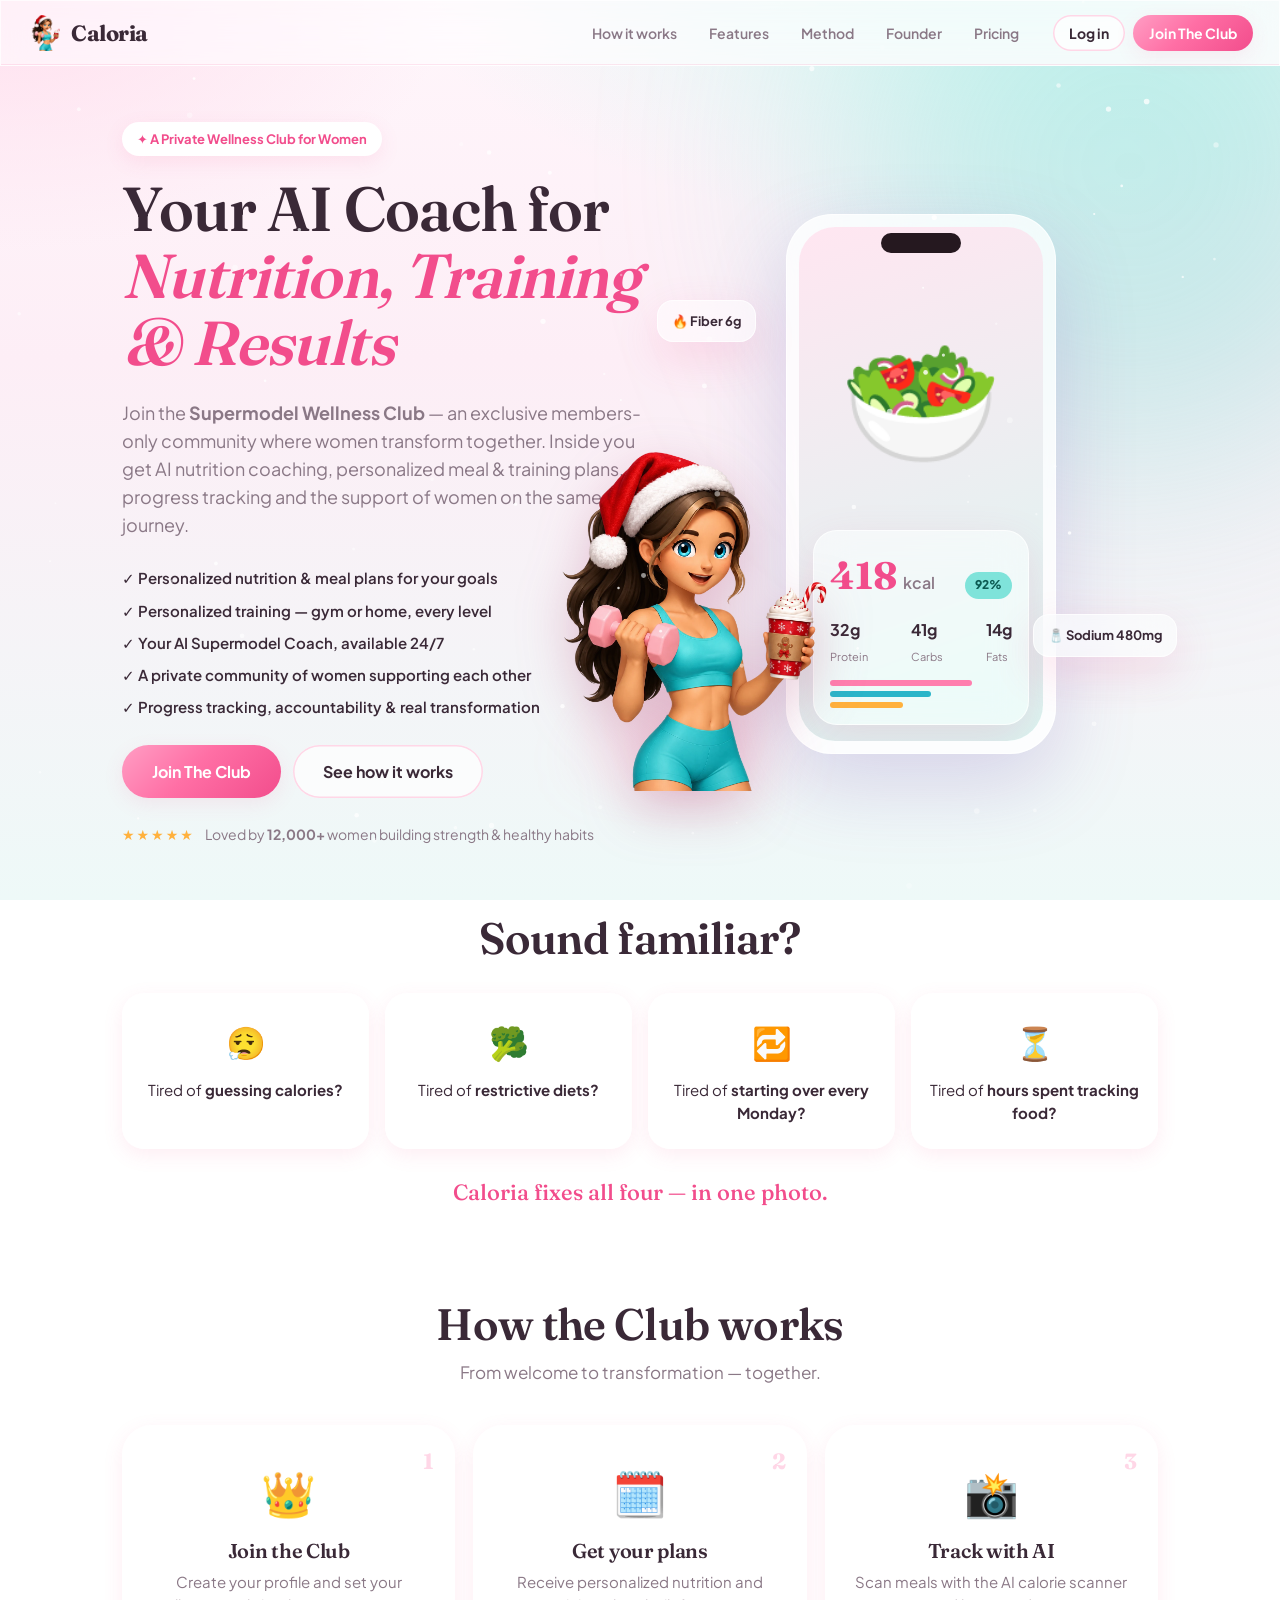
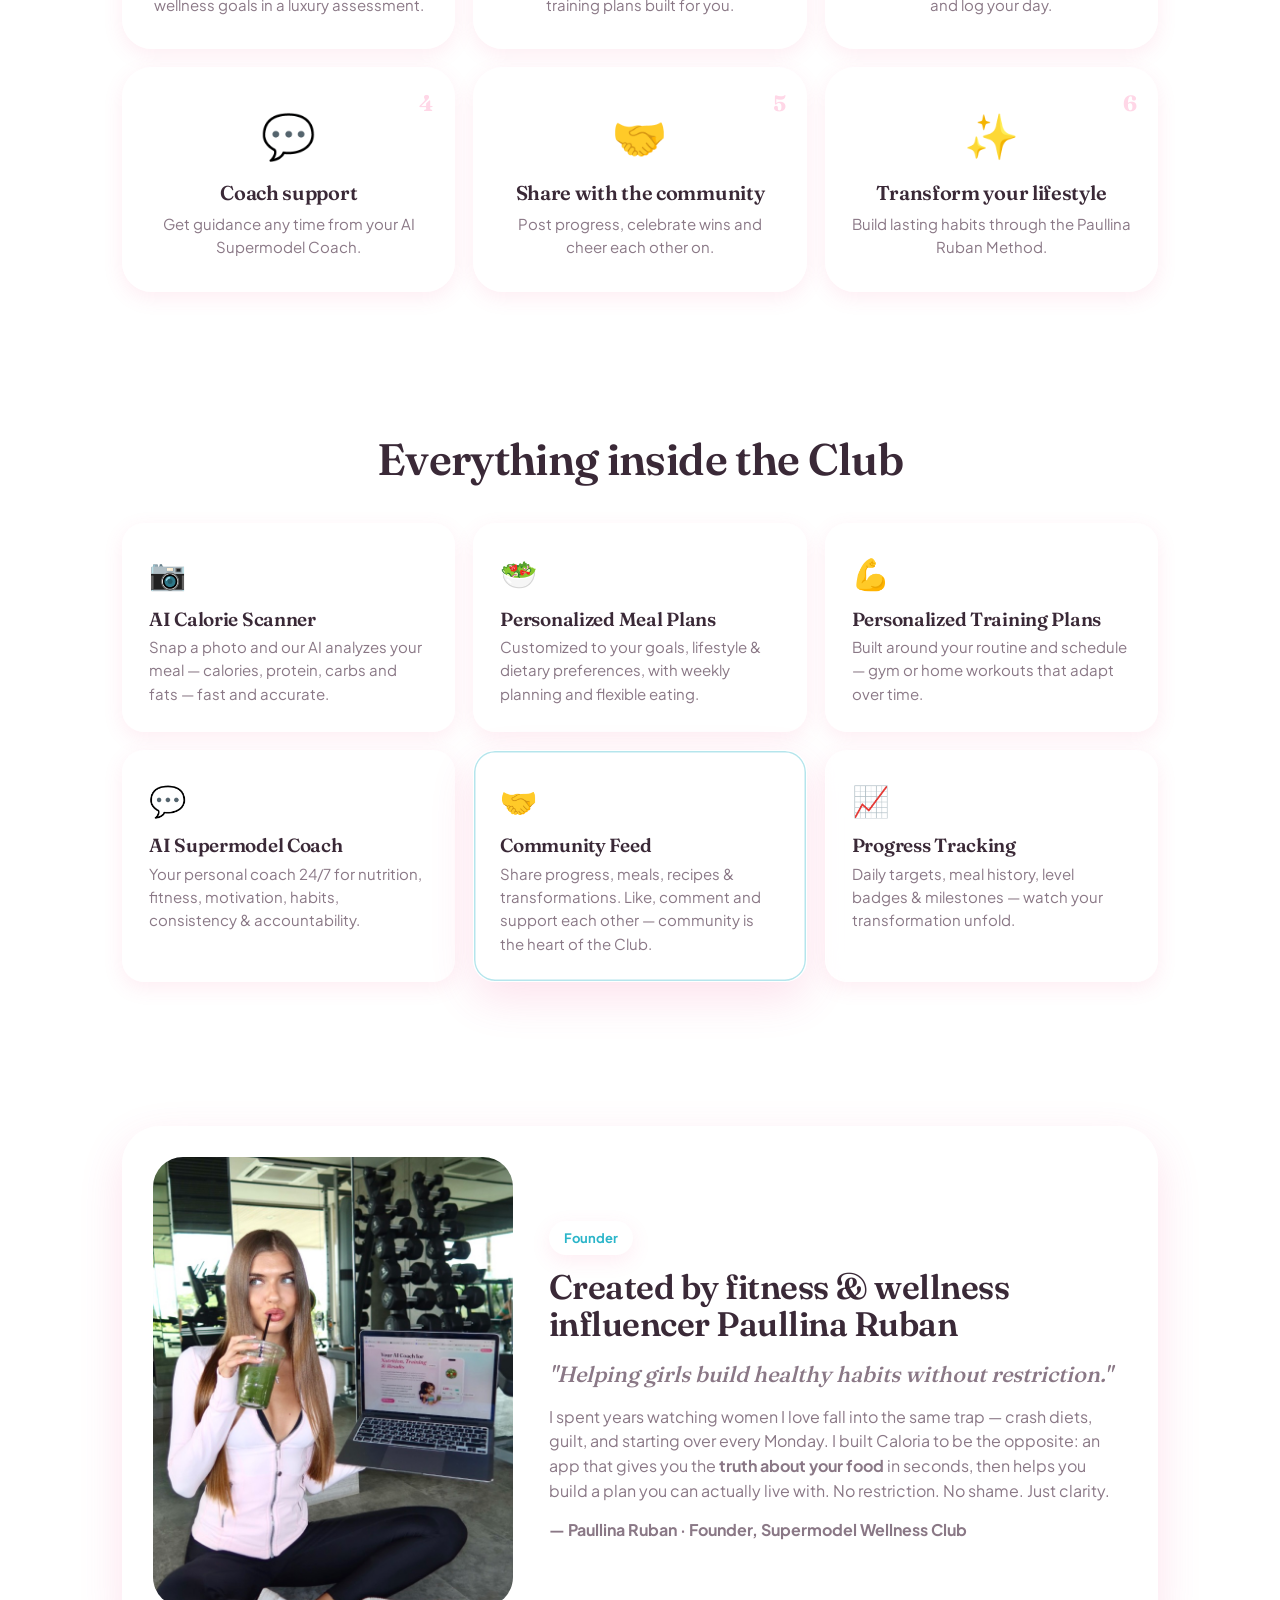
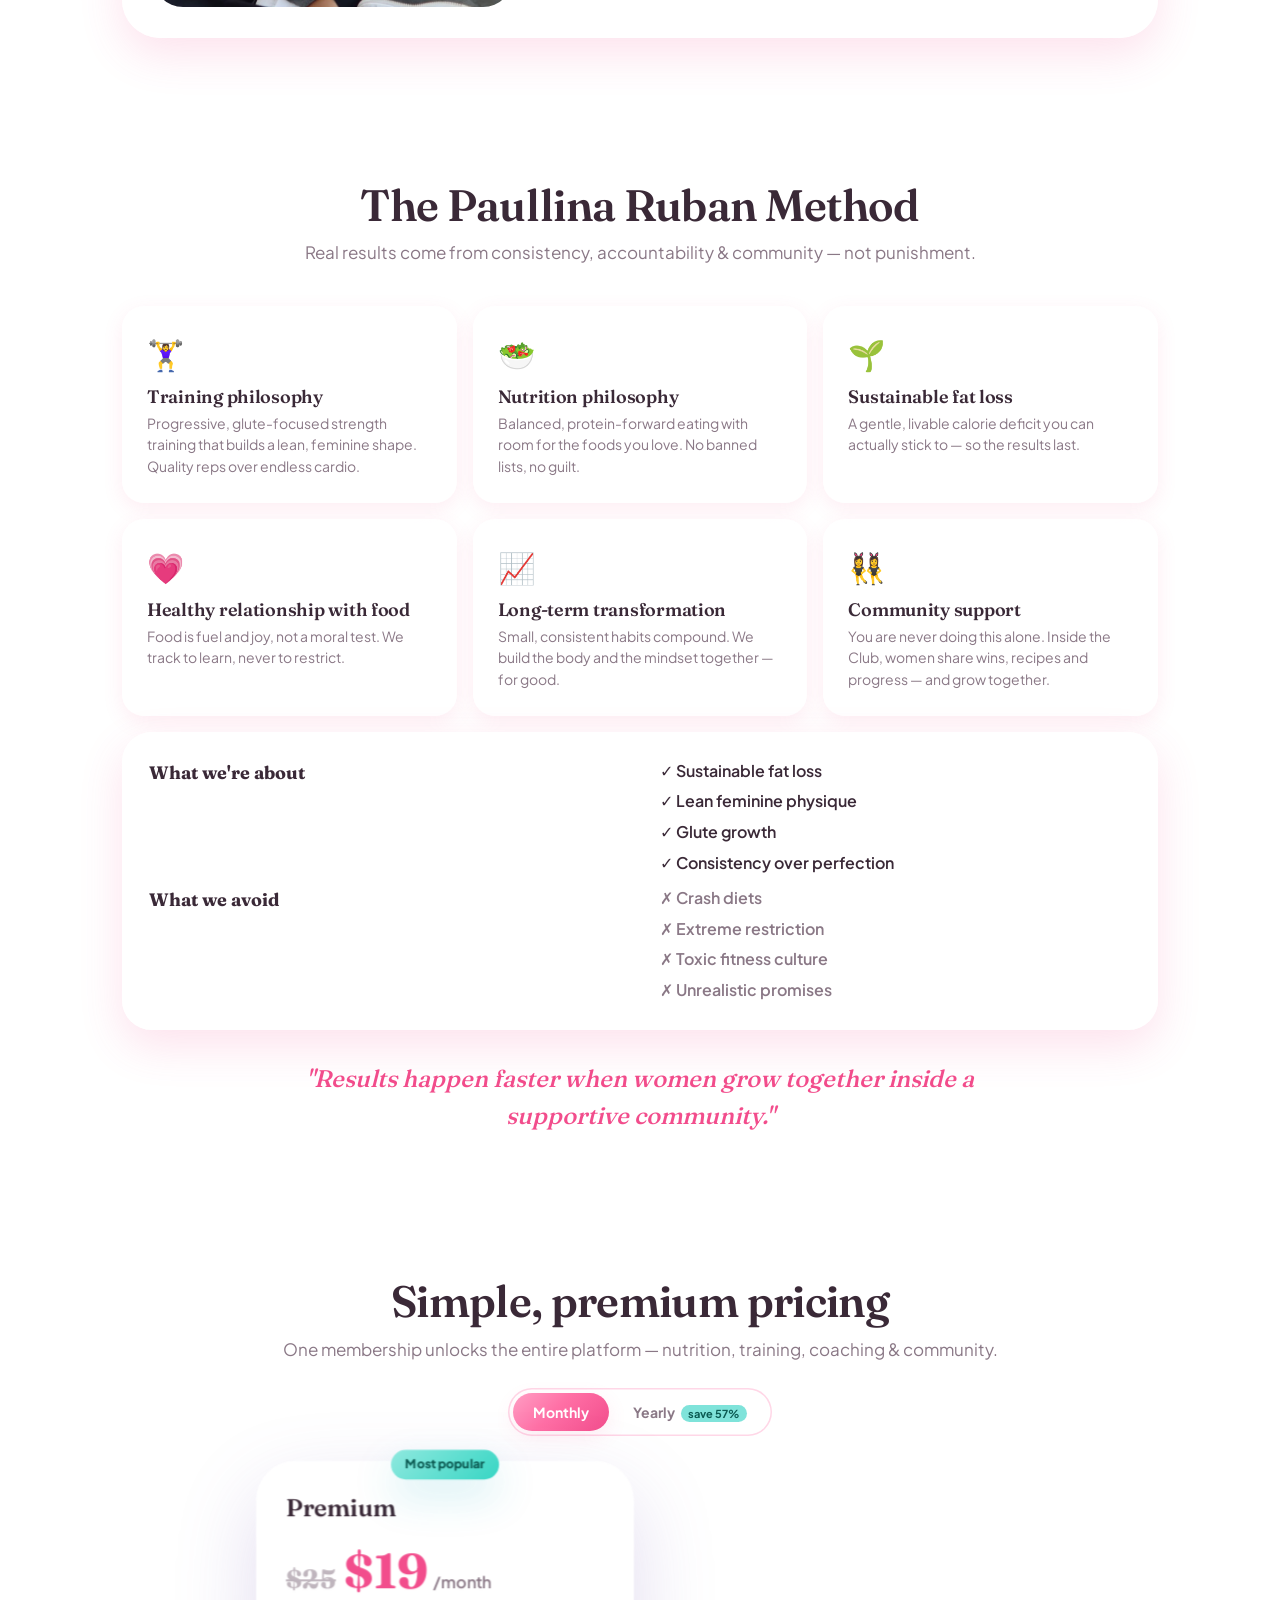
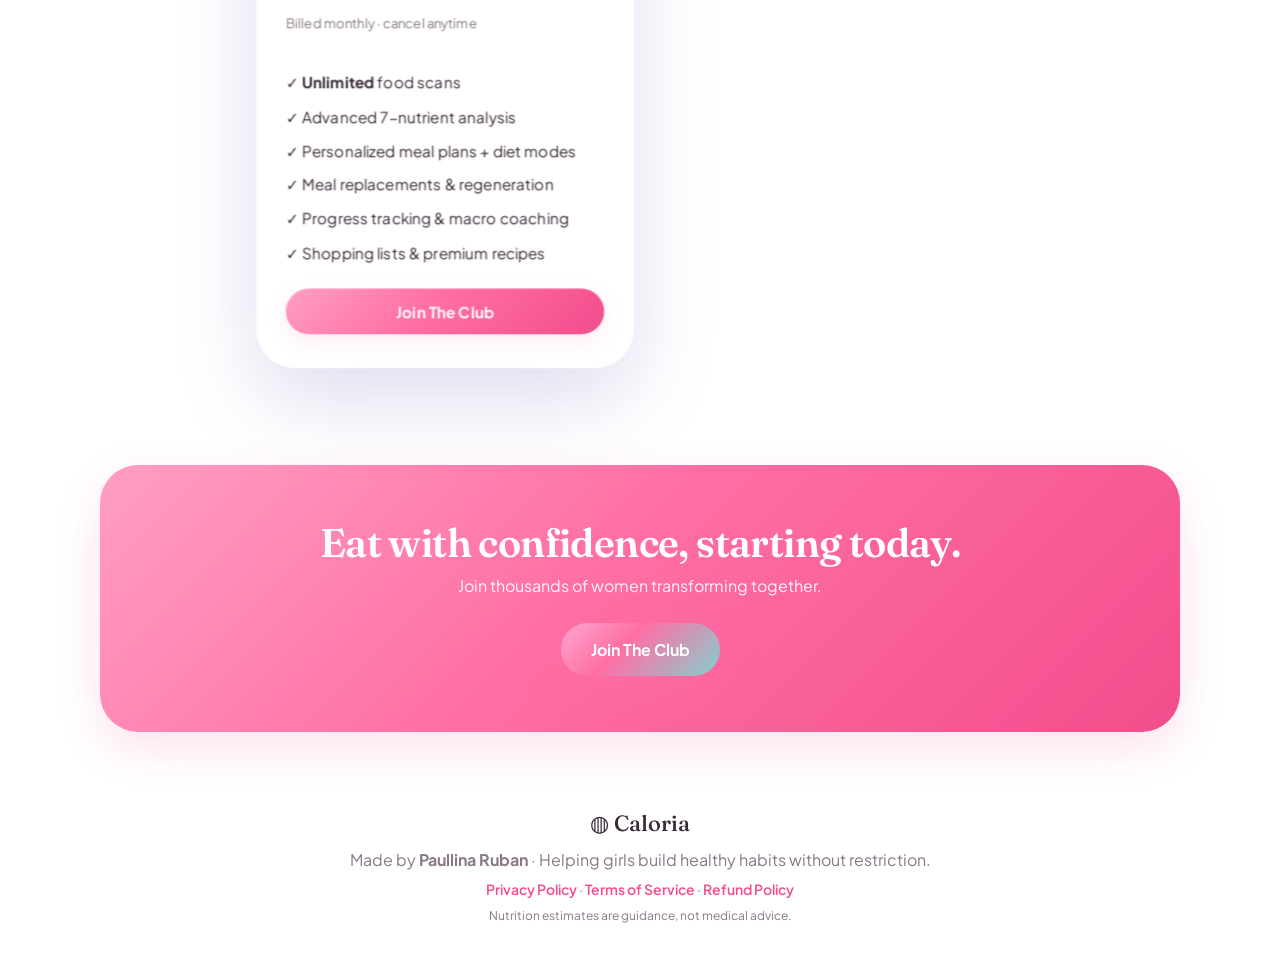
==== index.html @ 97e845a3 "Add files via upload" ====
<!DOCTYPE html>
<html lang="en">
<head>
  <meta charset="UTF-8" />
  <meta name="viewport" content="width=device-width, initial-scale=1.0, viewport-fit=cover" />
  <meta name="theme-color" content="#ffeaf3" />
  <meta http-equiv="Cache-Control" content="no-cache, must-revalidate" />
  <title>Caloria — The most accurate AI calorie counting platform for women</title>
  <meta name="description" content="Snap a photo, get precise calories and macros powered by AI + the USDA database. Personalized meal plans. Made by fitness influencer Paullina Ruban." />

  <!-- Social sharing -->
  <link rel="canonical" href="https://caloriaclub.com/" />
  <meta property="og:type" content="website" />
  <meta property="og:site_name" content="Caloria" />
  <meta property="og:url" content="https://caloriaclub.com/" />
  <meta property="og:title" content="Caloria — Your AI Coach for Nutrition, Training & Results" />
  <meta property="og:description" content="Snap a photo, get precise calories and macros powered by AI + the USDA database. Personalized meal plans and workouts, made for women." />
  <meta property="og:image" content="https://caloriaclub.com/assets/founder.jpg" />
  <meta name="twitter:card" content="summary_large_image" />
  <meta name="twitter:title" content="Caloria — Your AI Coach for Nutrition, Training & Results" />
  <meta name="twitter:description" content="Snap a photo, get precise calories and macros powered by AI + the USDA database. Personalized meal plans and workouts, made for women." />
  <meta name="twitter:image" content="https://caloriaclub.com/assets/founder.jpg" />

  <!-- App icon system (Caloria mascot) -->
  <link rel="icon" href="/favicon.ico?v=1" sizes="any" />
  <link rel="icon" type="image/png" sizes="16x16" href="/assets/icons/icon-16.png?v=1" />
  <link rel="icon" type="image/png" sizes="32x32" href="/assets/icons/icon-32.png?v=1" />
  <link rel="icon" type="image/png" sizes="192x192" href="/assets/icons/icon-192.png?v=1" />
  <link rel="apple-touch-icon" sizes="180x180" href="/assets/icons/apple-touch-icon.png?v=1" />
  <link rel="manifest" href="/manifest.json?v=1" />
  <meta name="apple-mobile-web-app-capable" content="yes" />
  <meta name="apple-mobile-web-app-status-bar-style" content="default" />
  <meta name="apple-mobile-web-app-title" content="Caloria" />
  <meta name="mobile-web-app-capable" content="yes" />

  <link rel="stylesheet" href="css/fonts.css" />
  <link rel="stylesheet" href="css/styles.css?v=45" />
  <link rel="stylesheet" href="css/winter.css?v=2" />
  <!-- Native (Capacitor) refinements — inert on the web -->
  <link rel="stylesheet" href="css/native.css?v=1" />

  <!-- Meta Pixel (ID 1089413896799147) — self-hosted so the strict CSP needs no
       'unsafe-inline'. Fires PageView on load; funnel/conversion events are fired
       by app.js at the correct moments. -->
  <script src="js/pixel.js?v=1"></script>
</head>
<body>
  <noscript><img height="1" width="1" style="display:none" alt=""
    src="https://www.facebook.com/tr?id=1089413896799147&ev=PageView&noscript=1"/></noscript>

  <!-- ======================= PUBLIC SITE ======================= -->
  <div id="site">
    <header class="nav glass">
      <a class="brand" href="#" data-scroll="top">
        <img class="brand-logo" src="/assets/hero-mascot-cut.png?v=1" alt="Caloria mascot" /><span class="brand-name">Caloria</span>
      </a>
      <nav class="nav-links">
        <button data-scroll="how">How it works</button>
        <button data-scroll="features">Features</button>
        <button data-scroll="method">Method</button>
        <button data-scroll="founder">Founder</button>
        <button data-scroll="pricing">Pricing</button>
      </nav>
      <div class="nav-cta">
        <button class="btn btn-ghost btn-sm" data-auth="login">Log in</button>
        <button class="btn btn-primary btn-sm" data-auth="signup">Join The Club</button>
      </div>
    </header>

    <!-- HERO -->
    <section class="hero">
      <div class="hero-glow"></div>
      <div class="hero-inner">
        <div class="hero-copy">
          <span class="pill">✦ A Private Wellness Club for Women</span>
          <h1>Your AI Coach for <em>Nutrition, Training &amp; Results</em></h1>
          <p class="lede">
            Join the <b>Supermodel Wellness Club</b> — an exclusive members-only community where women
            transform together. Inside you get AI nutrition coaching, personalized meal &amp; training
            plans, progress tracking and the support of women on the same journey.
          </p>
          <ul class="hero-highlights">
            <li>✓ Personalized nutrition &amp; meal plans for your goals</li>
            <li>✓ Personalized training — gym or home, every level</li>
            <li>✓ Your AI Supermodel Coach, available 24/7</li>
            <li>✓ A private community of women supporting each other</li>
            <li>✓ Progress tracking, accountability &amp; real transformation</li>
          </ul>
          <div class="hero-actions">
            <button class="btn btn-primary btn-lg" data-auth="signup">Join The Club</button>
            <button class="btn btn-ghost btn-lg" data-scroll="how">See how it works</button>
          </div>
          <div class="hero-trust">
            <div class="stars">★★★★★</div>
            <span>Loved by <strong>12,000+</strong> women building strength &amp; healthy habits</span>
          </div>
        </div>

        <div class="hero-art">
          <div class="phone glass-strong">
            <div class="phone-cam"></div>
            <div class="phone-screen">
              <div class="ps-photo">🥗</div>
              <div class="ps-card glass">
                <div class="ps-top"><span class="ps-cal">418</span><span class="ps-kcal">kcal</span><span class="ps-conf">92%</span></div>
                <div class="ps-macros">
                  <div><b>32g</b><span>Protein</span></div>
                  <div><b>41g</b><span>Carbs</span></div>
                  <div><b>14g</b><span>Fats</span></div>
                </div>
                <div class="ps-bars"><i style="--w:78%"></i><i style="--w:55%" class="c"></i><i style="--w:40%" class="f"></i></div>
              </div>
            </div>
          </div>
          <div class="float-chip chip-1 glass">🔥 Fiber 6g</div>
          <div class="float-chip chip-2 glass">🧂 Sodium 480mg</div>
          <div class="hero-mascot">
            <img src="/assets/hero-mascot-cut.png?v=1" alt="Caloria — your AI wellness coach" />
          </div>
        </div>
      </div>
    </section>

    <!-- PAIN POINTS -->
    <section class="band-pain">
      <h2 class="section-title">Sound familiar?</h2>
      <div class="pain-grid">
        <div class="pain glass"><span>😮‍💨</span><p>Tired of <b>guessing calories?</b></p></div>
        <div class="pain glass"><span>🥦</span><p>Tired of <b>restrictive diets?</b></p></div>
        <div class="pain glass"><span>🔁</span><p>Tired of <b>starting over every Monday?</b></p></div>
        <div class="pain glass"><span>⏳</span><p>Tired of <b>hours spent tracking food?</b></p></div>
      </div>
      <p class="band-pain-cta">Caloria fixes all four — in one photo.</p>
    </section>

    <!-- HOW IT WORKS -->
    <section id="how" class="section">
      <h2 class="section-title">How the Club works</h2>
      <p class="section-sub">From welcome to transformation — together.</p>
      <div class="steps">
        <div class="step glass"><div class="step-n">1</div><div class="step-emoji">👑</div><h3>Join the Club</h3><p>Create your profile and set your wellness goals in a luxury assessment.</p></div>
        <div class="step glass"><div class="step-n">2</div><div class="step-emoji">🗓️</div><h3>Get your plans</h3><p>Receive personalized nutrition and training plans built for you.</p></div>
        <div class="step glass"><div class="step-n">3</div><div class="step-emoji">📸</div><h3>Track with AI</h3><p>Scan meals with the AI calorie scanner and log your day.</p></div>
        <div class="step glass"><div class="step-n">4</div><div class="step-emoji">💬</div><h3>Coach support</h3><p>Get guidance any time from your AI Supermodel Coach.</p></div>
        <div class="step glass"><div class="step-n">5</div><div class="step-emoji">🤝</div><h3>Share with the community</h3><p>Post progress, celebrate wins and cheer each other on.</p></div>
        <div class="step glass"><div class="step-n">6</div><div class="step-emoji">✨</div><h3>Transform your lifestyle</h3><p>Build lasting habits through the Paullina Ruban Method.</p></div>
      </div>
    </section>

    <!-- FEATURES -->
    <section id="features" class="section">
      <h2 class="section-title">Everything inside the Club</h2>
      <div class="feature-grid">
        <div class="feature glass"><span class="fi">📷</span><h3>AI Calorie Scanner</h3><p>Snap a photo and our AI analyzes your meal — calories, protein, carbs and fats — fast and accurate.</p></div>
        <div class="feature glass"><span class="fi">🥗</span><h3>Personalized Meal Plans</h3><p>Customized to your goals, lifestyle &amp; dietary preferences, with weekly planning and flexible eating.</p></div>
        <div class="feature glass"><span class="fi">💪</span><h3>Personalized Training Plans</h3><p>Built around your routine and schedule — gym or home workouts that adapt over time.</p></div>
        <div class="feature glass"><span class="fi">💬</span><h3>AI Supermodel Coach</h3><p>Your personal coach 24/7 for nutrition, fitness, motivation, habits, consistency &amp; accountability.</p></div>
        <div class="feature glass feature-hero"><span class="fi">🤝</span><h3>Community Feed</h3><p>Share progress, meals, recipes &amp; transformations. Like, comment and support each other — community is the heart of the Club.</p></div>
        <div class="feature glass"><span class="fi">📈</span><h3>Progress Tracking</h3><p>Daily targets, meal history, level badges &amp; milestones — watch your transformation unfold.</p></div>
      </div>
    </section>

    <!-- FOUNDER -->
    <section id="founder" class="section founder">
      <div class="founder-card glass-strong">
        <div class="founder-photo">
          <img class="founder-img" src="assets/founder.jpg?v=2" alt="Paullina Ruban — Founder"/>
          <div class="photo-ph" style="display:none">📷<span>Paullina Ruban</span></div>
        </div>
        <div class="founder-copy">
          <span class="pill pill-aqua">Founder</span>
          <h2>Created by fitness &amp; wellness influencer Paullina Ruban</h2>
          <p class="founder-quote">"Helping girls build healthy habits without restriction."</p>
          <p>
            I spent years watching women I love fall into the same trap — crash diets, guilt,
            and starting over every Monday. I built Caloria to be the opposite: an app that gives
            you the <b>truth about your food</b> in seconds, then helps you build a plan you can
            actually live with. No restriction. No shame. Just clarity.
          </p>
          <p class="founder-sign">— Paullina Ruban · Founder, Supermodel Wellness Club</p>
        </div>
      </div>
    </section>

    <!-- METHOD -->
    <section id="method" class="section method">
      <h2 class="section-title">The Paullina Ruban Method</h2>
      <p class="section-sub">Real results come from consistency, accountability &amp; community — not punishment.</p>
      <div class="method-grid">
        <div class="method-card glass"><span class="mi">🏋️‍♀️</span><h3>Training philosophy</h3><p>Progressive, glute-focused strength training that builds a lean, feminine shape. Quality reps over endless cardio.</p></div>
        <div class="method-card glass"><span class="mi">🥗</span><h3>Nutrition philosophy</h3><p>Balanced, protein-forward eating with room for the foods you love. No banned lists, no guilt.</p></div>
        <div class="method-card glass"><span class="mi">🌱</span><h3>Sustainable fat loss</h3><p>A gentle, livable calorie deficit you can actually stick to — so the results last.</p></div>
        <div class="method-card glass"><span class="mi">💗</span><h3>Healthy relationship with food</h3><p>Food is fuel and joy, not a moral test. We track to learn, never to restrict.</p></div>
        <div class="method-card glass"><span class="mi">📈</span><h3>Long-term transformation</h3><p>Small, consistent habits compound. We build the body and the mindset together — for good.</p></div>
        <div class="method-card glass"><span class="mi">👯‍♀️</span><h3>Community support</h3><p>You are never doing this alone. Inside the Club, women share wins, recipes and progress — and grow together.</p></div>
        <div class="method-values glass-strong">
          <h4>What we're about</h4>
          <ul><li>✓ Sustainable fat loss</li><li>✓ Lean feminine physique</li><li>✓ Glute growth</li><li>✓ Consistency over perfection</li></ul>
          <h4>What we avoid</h4>
          <ul class="avoid"><li>✗ Crash diets</li><li>✗ Extreme restriction</li><li>✗ Toxic fitness culture</li><li>✗ Unrealistic promises</li></ul>
        </div>
      </div>
      <p class="method-quote">"Results happen faster when women grow together inside a supportive community."</p>
    </section>

    <!-- PRICING -->
    <section id="pricing" class="section">
      <h2 class="section-title">Simple, premium pricing</h2>
      <p class="section-sub">One membership unlocks the entire platform — nutrition, training, coaching &amp; community.</p>

      <div class="bill-toggle">
        <button class="bt-opt active" data-interval="monthly">Monthly</button>
        <button class="bt-opt" data-interval="yearly">Yearly <span class="save">save 45%</span></button>
      </div>

      <div class="plans">
        <div class="plan plan-premium glass-strong">
          <span class="plan-badge">Most popular</span>
          <h3>Premium</h3>
          <div class="cur-row cur-row-center">
            <select class="cur-select" aria-label="Currency"></select>
          </div>
          <div class="plan-price">
            <span class="pp-compare" id="priceCompare">$25</span>
            <span class="pp-amt" id="priceAmt">$19</span><span class="pp-per" id="pricePer">/month</span>
          </div>
          <p class="pp-note" id="priceNote">Billed monthly · cancel anytime</p>
          <p class="promo-label" id="promoLabelCard">Limited-time offer — until August 5</p>
          <ul class="plan-feats">
            <li>✓ <b>Unlimited</b> food scans</li>
            <li>✓ Advanced 7-nutrient analysis</li>
            <li>✓ Personalized meal plans + diet modes</li>
            <li>✓ Meal replacements &amp; regeneration</li>
            <li>✓ Progress tracking &amp; macro coaching</li>
            <li>✓ Shopping lists &amp; premium recipes</li>
          </ul>
          <button class="btn btn-primary" id="pricingUpgradeBtn" data-auth="signup">Join The Club</button>
        </div>

        <!-- Caloria Starter — entry plan (shown when configured). Sits beside Club. -->
        <div class="plan plan-starter glass hidden" id="homeStarterPlan">
          <h3>Starter</h3>
          <div class="plan-price">
            <span class="pp-amt" id="homeStarterAmt">$11.99</span><span class="pp-per">/ one month</span>
          </div>
          <p class="pp-note">One-time · does not auto-renew</p>
          <ul class="plan-feats">
            <li>✓ One month of progress tracking</li>
            <li>✓ Core tracking features</li>
            <li class="muted">✗ No AI Meal Scan</li>
            <li class="muted">✗ No AI Coach</li>
          </ul>
          <button class="btn btn-glow btn-block" data-auth="signup">Start with Starter</button>
        </div>
      </div>
    </section>

    <section class="cta-band">
      <h2>Eat with confidence, starting today.</h2>
      <p>Join thousands of women transforming together.</p>
      <button class="btn btn-glow btn-lg" data-auth="signup">Join The Club</button>
    </section>

    <footer class="footer">
      <div class="footer-brand">◍ Caloria</div>
      <p>Made by <strong>Paullina Ruban</strong> · Helping girls build healthy habits without restriction.</p>
      <p class="footer-links"><a href="/privacy.html">Privacy Policy</a> · <a href="/terms.html">Terms of Service</a> · <a href="/refund.html">Refund Policy</a></p>
      <p class="footer-fine">Nutrition estimates are guidance, not medical advice.</p>
    </footer>
  </div>

  <!-- ======================= AUTH MODAL ======================= -->
  <div class="modal-overlay" id="authModal">
    <div class="modal glass-strong">
      <button class="modal-close" id="authClose">×</button>
      <div class="modal-brand"><span class="brand-mark">◍</span> Caloria</div>
      <h2 id="authTitle">Create your account</h2>
      <p class="modal-sub" id="authSub">Create your account to join the Club.</p>
      <form id="authForm">
        <label class="field" id="nameField"><span>Name</span><input id="authName" type="text" autocomplete="name" placeholder="Your name" /></label>
        <label class="field"><span>Email</span><input id="authEmail" type="email" autocomplete="email" placeholder="you@email.com" required /></label>
        <label class="field pw-field"><span>Password</span>
          <input id="authPassword" type="password" autocomplete="current-password" placeholder="••••••••" required />
          <button type="button" class="pw-toggle" data-pw="authPassword" aria-label="Show password" aria-pressed="false">
            <svg viewBox="0 0 24 24" width="20" height="20" fill="none" aria-hidden="true">
              <path d="M2 12s3.6-7 10-7 10 7 10 7-3.6 7-10 7S2 12 2 12Z" stroke="currentColor" stroke-width="1.7"/>
              <circle cx="12" cy="12" r="3" stroke="currentColor" stroke-width="1.7"/>
              <path class="pw-eye-off" d="M3.5 3.5l17 17" stroke="currentColor" stroke-width="1.7" stroke-linecap="round"/>
            </svg>
          </button>
        </label>
        <div id="authCaptcha" class="auth-captcha"></div>
        <div class="auth-error hidden" id="authError"></div>
        <button class="btn btn-primary btn-block" id="authSubmit" type="submit">Create account</button>
        <p class="auth-consent hidden" id="authConsent">By creating an account you agree to our
          <a href="/terms.html" target="_blank" rel="noopener">Terms</a> and
          <a href="/privacy.html" target="_blank" rel="noopener">Privacy Policy</a>.</p>
      </form>
      <p class="auth-forgot hidden" id="authForgotWrap"><button id="authForgot" type="button">Forgot password?</button></p>
      <p class="auth-switch">
        <span id="authSwitchText">Already have an account?</span>
        <button id="authSwitch">Log in</button>
      </p>
    </div>
  </div>

  <!-- ======================= RESET PASSWORD MODAL (code → new password) ======================= -->
  <div class="modal-overlay" id="resetModal">
    <div class="modal glass-strong">
      <button class="modal-close" id="resetClose">×</button>
      <div class="modal-brand"><span class="brand-mark">◍</span> Caloria</div>

      <!-- Step 1: enter the 6-digit reset code -->
      <div id="resetStepCode">
        <h2>Enter your reset code</h2>
        <p class="modal-sub">We sent a 6-digit code to <b id="resetEmail">your email</b>. Enter it below to reset your password.</p>
        <form id="resetCodeForm">
          <input id="resetCodeInput" class="code-input" type="text" inputmode="numeric" autocomplete="one-time-code" maxlength="6" placeholder="••••••" aria-label="6-digit reset code" />
          <div class="auth-error hidden" id="resetCodeError"></div>
          <button class="btn btn-primary btn-block" id="resetCodeSubmit" type="submit">Continue</button>
        </form>
        <p class="auth-switch"><span>Didn't get a code?</span> <button type="button" id="resetResendBtn">Resend</button> <span id="resetResendMsg"></span></p>
      </div>

      <!-- Step 2: choose a new password -->
      <div id="resetStepPassword" class="hidden">
        <h2>Choose a new password</h2>
        <p class="modal-sub">Enter a new password for your account.</p>
        <form id="resetForm">
          <!-- Hidden username field: lets password managers (incl. Safari / iCloud
               Keychain) associate the NEW password with this account and offer to
               UPDATE the saved credential, so a later login won't autofill the old one. -->
          <input id="resetUsername" type="email" name="username" autocomplete="username" readonly tabindex="-1" aria-hidden="true"
                 style="position:absolute;width:1px;height:1px;padding:0;margin:-1px;overflow:hidden;clip:rect(0 0 0 0);border:0" />
          <label class="field pw-field"><span>New password</span>
            <input id="resetPassword" type="password" autocomplete="new-password" placeholder="••••••••" required minlength="6" />
            <button type="button" class="pw-toggle" data-pw="resetPassword" aria-label="Show password" aria-pressed="false">
              <svg viewBox="0 0 24 24" width="20" height="20" fill="none" aria-hidden="true">
                <path d="M2 12s3.6-7 10-7 10 7 10 7-3.6 7-10 7S2 12 2 12Z" stroke="currentColor" stroke-width="1.7"/>
                <circle cx="12" cy="12" r="3" stroke="currentColor" stroke-width="1.7"/>
                <path class="pw-eye-off" d="M3.5 3.5l17 17" stroke="currentColor" stroke-width="1.7" stroke-linecap="round"/>
              </svg>
            </button>
          </label>
          <div class="auth-error hidden" id="resetError"></div>
          <button class="btn btn-primary btn-block" id="resetSubmit" type="submit">Update password</button>
        </form>
      </div>
    </div>
  </div>

  <!-- ======================= EMAIL VERIFICATION CODE MODAL ======================= -->
  <div class="modal-overlay" id="verifyModal">
    <div class="modal glass-strong">
      <div class="modal-brand"><span class="brand-mark">◍</span> Caloria</div>
      <h2>Verify your email</h2>
      <p class="modal-sub">We sent a 6-digit code to <b id="verifyEmail">your email</b>. Enter it below to activate your account.</p>
      <form id="verifyForm">
        <input id="verifyCodeInput" class="code-input" type="text" inputmode="numeric" autocomplete="one-time-code" maxlength="6" placeholder="••••••" aria-label="6-digit verification code" />
        <div class="auth-error hidden" id="verifyError"></div>
        <button class="btn btn-primary btn-block" id="verifySubmit" type="submit">Verify &amp; continue</button>
      </form>
      <p class="auth-switch">Didn't get a code? <button id="verifyResendBtn" type="button">Resend code</button> <span class="muted" id="verifyResendMsg"></span></p>

      <!-- Deliverability hint — verification emails are often filtered into spam -->
      <p class="verify-hint" style="font-size:12.5px;color:#a08a99;margin:12px 0 0;line-height:1.55;background:#fff6fb;border:1px solid #ffe6f1;border-radius:12px;padding:10px 13px;text-align:left">
        💌 <b style="color:#8a7280">Can't find the email?</b> Please check your <b>Spam</b>, <b>Junk</b> and <b>Promotions</b> folders — verification emails are sometimes filtered there.
      </p>

      <!-- Change email (typo at signup) — resets verification and sends a new code -->
      <form id="verifyChangeForm" class="hidden">
        <input id="verifyNewEmail" class="input" type="email" autocomplete="email" placeholder="your.correct@email.com" aria-label="New email address" />
        <div class="auth-error hidden" id="verifyChangeError"></div>
        <button class="btn btn-block" id="verifyChangeSubmit" type="submit">Update email &amp; resend code</button>
      </form>

      <p class="auth-switch">
        <button id="verifyChangeEmail" type="button">Wrong email? Change it</button>
        &nbsp;·&nbsp;
        <button id="verifyLogout" type="button">Log out</button>
      </p>
    </div>
  </div>

  <!-- ======================= DELETE ACCOUNT MODAL ======================= -->
  <div class="modal-overlay" id="deleteModal">
    <div class="modal glass-strong">
      <button class="modal-close" id="deleteClose">×</button>
      <h2>Delete your account?</h2>
      <p class="modal-sub">This <b>permanently deletes</b> your account and <b>all your data</b> — profile, nutrition targets, meal logs, progress, coaching history and community posts. <b>This cannot be undone.</b></p>
      <p class="modal-sub" id="deleteSubNote"></p>
      <label class="ob-confirm" style="margin-top:6px"><input type="checkbox" id="deleteConfirmChk"/><span>I understand this is permanent and cannot be undone.</span></label>
      <div class="auth-error hidden" id="deleteError"></div>
      <div class="modal-actions">
        <button class="btn btn-ghost btn-block" id="deleteCancel">Keep my account</button>
        <button class="btn btn-danger btn-block" id="deleteConfirm" disabled>Delete permanently</button>
      </div>
    </div>
  </div>

  <!-- ======================= MORNING CHECK-IN ======================= -->
  <div class="modal-overlay" id="checkinModal">
    <div class="modal glass-strong ritual-modal">
      <button class="modal-close" id="checkinClose">×</button>
      <div class="ritual-greeting" id="checkinGreeting">Good morning ☀️</div>
      <h2>How are you feeling today?</h2>
      <p class="modal-sub">Takes 10 seconds. This is your daily ritual.</p>
      <div class="checkin-group" data-field="energy"><span class="ci-label">Energy</span><div class="ci-opts" id="ciEnergy"></div></div>
      <div class="checkin-group" data-field="mood"><span class="ci-label">Mood</span><div class="ci-opts" id="ciMood"></div></div>
      <div class="checkin-group" data-field="sleep"><span class="ci-label">Sleep</span><div class="ci-opts" id="ciSleep"></div></div>
      <div class="checkin-group" data-field="hydration"><span class="ci-label">Hydration</span><div class="ci-opts" id="ciHydration"></div></div>
      <div class="auth-error hidden" id="checkinError"></div>
      <button class="btn btn-primary btn-block btn-lg" id="checkinSubmit">Complete check-in</button>
    </div>
  </div>

  <!-- ======================= EVENING REFLECTION ======================= -->
  <div class="modal-overlay" id="reflectModal">
    <div class="modal glass-strong ritual-modal">
      <button class="modal-close" id="reflectClose">×</button>
      <div class="ritual-greeting">Evening reflection 🌙</div>
      <h2>How did today feel?</h2>
      <p class="modal-sub">No judgment — just a moment of reflection.</p>
      <div class="reflect-opts" id="reflectOpts"></div>
    </div>
  </div>

  <!-- ======================= SUNDAY RESET ======================= -->
  <div class="modal-overlay" id="sundayModal">
    <div class="modal glass-strong">
      <button class="modal-close" id="sundayClose">×</button>
      <div class="ritual-greeting">🌙 Sunday Reset</div>
      <h2>Your week in review</h2>
      <div class="sunday-stats" id="sundayStats"></div>
      <div class="sunday-block"><h4>How your week felt</h4><div class="sunday-trends" id="sundayTrends"></div></div>
      <div class="sunday-block"><h4>This week's wins</h4><ul class="jr-wins" id="sundayWins"></ul></div>
      <div class="sunday-block"><h4>Biggest improvement</h4><p class="sunday-improve" id="sundayImprove"></p></div>
      <div class="sunday-block"><h4>Craving insight</h4><p class="sunday-improve" id="sundayCraving"></p></div>
      <div class="sunday-fy"><span class="sunday-fy-label">✨ Future You</span><p id="sundayFutureYou"></p></div>
      <div class="sunday-block"><h4>Next week's focus</h4><ul class="jr-focus" id="sundayFocus"></ul></div>
      <button class="btn btn-primary btn-block" id="sundayDone">I'm ready for a strong week 💪</button>
    </div>
  </div>

  <!-- ======================= SHAREABLE MILESTONE CARD ======================= -->
  <div class="modal-overlay" id="shareModal">
    <div class="modal glass-strong">
      <button class="modal-close" id="shareClose">×</button>
      <h2>Share your milestone</h2>
      <div class="share-card" id="shareCard">
        <div class="share-card-inner">
          <span class="share-sparkle">✨</span>
          <div class="share-headline" id="shareHeadline">7 Day Momentum</div>
          <div class="share-sub" id="shareSub">Building my best version</div>
          <div class="share-brand">◍ Caloria · Supermodel Wellness Club</div>
        </div>
      </div>
      <p class="muted share-hint">Screenshot this card to share on Instagram or TikTok 💗</p>
    </div>
  </div>

  <!-- ======================= PAYWALL MODAL ======================= -->
  <div class="modal-overlay" id="paywallModal">
    <div class="modal glass-strong paywall">
      <button class="modal-close" id="paywallClose">×</button>
      <span class="pill pill-aqua" id="paywallTrial">Premium</span>
      <h2 id="paywallTitle">Join the Supermodel Wellness Club</h2>
      <p class="modal-sub" id="paywallReason">Go unlimited and get the full platform.</p>
      <ul class="paywall-feats">
        <li>✓ <b>Unlimited</b> AI food scans</li>
        <li>✓ Personalized meal plans + diet modes</li>
        <li>✓ AI workout generator + Coach Chat</li>
        <li>✓ Progress tracking &amp; premium recipes</li>
      </ul>
      <div class="bill-toggle paywall-toggle">
        <button class="bt-opt active" data-interval="monthly">Monthly · <b id="pwMonthly"><s>$25</s> $19</b></button>
        <button class="bt-opt" data-interval="yearly">Yearly · <b id="pwYearly">$99</b></button>
      </div>
      <p class="promo-label" id="promoLabelPw">Limited-time offer — until August 5</p>
      <p class="refund-notice">All purchases are final and non-refundable. Please review your subscription carefully before purchasing.</p>
      <button class="btn btn-glow btn-block btn-lg" id="paywallCheckout">Join The Club</button>
      <p class="muted paywall-note" id="paywallNote">Cancel anytime.</p>
      <!-- Entry plan for brand-new members only (web only). Toggled by JS when eligible. -->
      <div class="starter-offer hidden" id="pwStarterWrap">
        <div class="starter-divider"><span>or start smaller</span></div>
        <button class="btn btn-glow btn-block starter-btn" id="pwStarter" type="button">
          Caloria Starter — <b id="pwStarterPrice">$11.99</b> · one month
        </button>
        <p class="muted starter-note">One month of core tracking. No AI Meal Scan or AI Coach, and it doesn't auto-renew.</p>
      </div>
    </div>
  </div>

  <!-- ======================= APP (authenticated) ======================= -->
  <div id="app" class="hidden">
    <header class="app-nav glass">
      <a class="brand" data-view="dashboard"><img class="brand-mascot" src="/assets/logo-mascot.png?v=1" alt="Caloria" /><span class="brand-name">Caloria</span></a>
      <div class="app-nav-right">
        <button class="notif-bell" id="notifBell" aria-label="Notifications">🔔<span class="notif-dot hidden" id="notifDot"></span></button>
        <span class="founder-chip hidden" id="founderChip" title="Founding Member — one of the very first"><span class="fc-crown">👑</span>Founding Member</span>
        <span class="plan-chip hidden" id="planChip"></span>
        <button class="btn btn-ghost btn-sm" id="logoutBtn">Log out</button>
      </div>
    </header>

    <!-- in-app notification panel -->
    <div class="notif-panel-overlay" id="notifOverlay">
      <div class="notif-panel glass-strong" id="notifPanel">
        <div class="notif-head"><b>Your notifications</b><button class="notif-close" id="notifClose">×</button></div>
        <div class="notif-list" id="notifList"></div>
      </div>
    </div>

    <!-- MANDATORY SUBSCRIPTION GATE — shown after login until the user subscribes -->
    <div class="sub-gate hidden" id="subGate">
      <div class="sub-gate-card glass-strong">
        <img class="sub-gate-logo" src="/assets/logo-mascot.png?v=1" alt="Caloria" />
        <span class="pill pill-aqua">Members only</span>
        <h2>Choose your plan to continue</h2>
        <p class="muted">Caloria is a private, members-only wellness club. Pick a plan to unlock everything.</p>
        <ul class="plan-feats">
          <li>✓ Unlimited AI food scans</li>
          <li>✓ Personalized meal plans + diet modes</li>
          <li>✓ AI workout generator + Coach Chat</li>
          <li>✓ Community, progress tracking &amp; more</li>
        </ul>
        <div class="cur-row">
          <label for="sgCurrency">Currency</label>
          <select class="cur-select" id="sgCurrency" aria-label="Currency"></select>
        </div>
        <div class="bill-toggle">
          <button class="bt-opt active" data-interval="monthly">Monthly · <b id="sgMonthly"><s>$25</s> $19</b></button>
          <button class="bt-opt" data-interval="yearly">Yearly · <b id="sgYearly">$99</b></button>
        </div>
        <p class="promo-label" id="promoLabelSg">Limited-time offer — until August 5</p>
        <p class="refund-notice">All purchases are final and non-refundable. Please review your subscription carefully before purchasing.</p>
        <button class="btn btn-glow btn-block btn-lg" id="sgCheckout">Continue to secure checkout →</button>
        <p class="muted checkout-note" id="sgNote"></p>
        <!-- Entry plan for brand-new members only (web only). Toggled by JS when eligible. -->
        <div class="starter-offer hidden" id="sgStarterWrap">
          <div class="starter-divider"><span>or start smaller</span></div>
          <button class="btn btn-glow btn-block starter-btn" id="sgStarter" type="button">
            Caloria Starter — <b id="sgStarterPrice">$11.99</b> · one month
          </button>
          <p class="muted starter-note">One month of core tracking. No AI Meal Scan or AI Coach, and it doesn't auto-renew.</p>
        </div>
        <!-- iOS/Android app only (Apple requires Restore + visible legal links) -->
        <div class="native-only iap-extra">
          <button class="sub-gate-restore" id="sgRestore" type="button">Restore purchases</button>
          <p class="muted iap-legal">
            <a href="/terms.html" target="_blank" rel="noopener">Terms of Use</a>
            &middot;
            <a href="/privacy.html" target="_blank" rel="noopener">Privacy Policy</a>
          </p>
        </div>
        <button class="sub-gate-logout" id="sgLogout">Log out</button>
      </div>
    </div>

    <main id="appMain">
      <div class="verify-banner hidden" id="verifyBanner">
        <span>✉️ Please verify your email to unlock scanning &amp; coaching.</span>
        <button id="verifyEnterCode" type="button">Enter code</button>
      </div>
      <!-- ONBOARDING -->
      <section class="view view-onboard" data-view="onboard">
        <div class="onboard-card glass-strong">
          <div class="onboard-top">
            <span class="pill pill-aqua" id="obStepBadge">Step 1 of 7</span>
            <span class="onboard-brand">✦ Luxury fitness assessment</span>
          </div>
          <div class="onboard-progress"><div class="onboard-bar" id="obBar"></div></div>
          <div id="obStep" class="onboard-step"></div>
          <div class="onboard-nav">
            <button class="btn btn-ghost" id="obBack">Back</button>
            <button class="btn btn-primary" id="obNext">Continue</button>
          </div>
        </div>
      </section>

      <!-- DASHBOARD -->
      <section class="view view-dashboard" data-view="dashboard">
        <div class="dash-head">
          <h2 id="dashGreeting">Welcome back</h2>
          <p class="muted" id="dashDate"></p>
        </div>

        <!-- Winter Arc seasonal announcement — populated by js/winter.js, hidden
             until the seasonal flag is on and the user's state has loaded. -->
        <div id="winterArcCard" class="wa-card-slot hidden" aria-live="polite"></div>

        <button class="ritual-sunday glass-strong hidden" id="sundayResetBtn" type="button">
          <span class="rs-emoji">🌙</span>
          <div class="rs-body"><b>Sunday Reset</b><small>Your weekly review is ready — tap to reflect.</small></div>
          <span class="rs-arrow">→</span>
        </button>

        <div class="ritual-card glass-strong" id="ritualCard"></div>

        <div class="bv-card glass-strong" id="bvCard">
          <div class="bv-head"><span class="bv-label">Best Version Meter</span><b class="bv-score" id="bvScore">—</b></div>
          <div class="bv-bar"><i id="bvBar"></i></div>
          <p class="bv-msg" id="bvMsg"></p>
        </div>

        <div class="streak-row glass-strong" id="streakRow">
          <div class="sr-flame"><span>🔥</span><b id="srStreak">0</b><small id="srLabel">day streak</small></div>
          <button class="sr-freeze" id="freezeBtn" type="button">❄️ Protect streak</button>
        </div>

        <div class="quest-card glass-strong hidden" id="questCard">
          <div class="quest-head"><b>✨ First Week Quest</b><span id="questProgress" class="muted"></span></div>
          <div class="quest-steps" id="questSteps"></div>
        </div>

        <div class="motivation-banner glass hidden" id="motivationBanner">
          <span class="mb-icon" id="mbIcon">✨</span>
          <div class="mb-body">
            <span class="mb-label" id="mbLabel">Daily motivation</span>
            <p class="mb-msg" id="mbMsg"></p>
          </div>
        </div>

        <div class="dash-section-head"><h3>Today's nutrition</h3></div>
        <div class="targets-card glass-strong">
          <div class="target-ring-wrap">
            <div class="target-ring" id="calRing">
              <div class="tr-inner"><b id="dashCalLeft">0</b><span>kcal left</span></div>
            </div>
          </div>
          <div class="target-macros">
            <div class="tm"><span class="tm-label">Eaten</span><b id="dashEaten">0</b><span class="tm-sub">of <i id="dashTarget">0</i> kcal</span></div>
            <div class="tm-bars">
              <div class="mb"><span>Protein</span><div class="mb-track"><i id="barP"></i></div><b id="valP">0/0g</b></div>
              <div class="mb"><span>Carbs</span><div class="mb-track"><i id="barC" class="c"></i></div><b id="valC">0/0g</b></div>
              <div class="mb"><span>Fats</span><div class="mb-track"><i id="barF" class="f"></i></div><b id="valF">0/0g</b></div>
            </div>
          </div>
        </div>

        <button class="upsell-banner glass hidden" id="dashUpgrade">
          <div class="ub-left"><span class="ub-emoji">✨</span>
            <div><b id="ubTitle">Unlock Caloria Premium</b><small id="ubSub">Unlimited scans, meal plans, workouts &amp; AI coach.</small></div>
          </div>
          <span class="ub-cta">Upgrade →</span>
        </button>

        <div class="dash-actions">
          <button class="action-tile glass" data-view="scan"><span>📸</span>Scan a meal</button>
          <button class="action-tile glass" data-view="plan"><span>🗓️</span>Meal plan</button>
        </div>

        <div class="dash-section-head"><h3>Today's meals</h3></div>
        <div id="wallList" class="wall-list"></div>
        <div class="wall-empty glass" id="wallEmpty">
          <span class="empty-emoji">🍽️</span><h3>No meals yet today</h3>
          <p class="muted">Scan your first meal to start tracking.</p>
          <button class="btn btn-primary" data-view="scan">Scan a meal</button>
        </div>
      </section>

      <!-- WINTER ARC (seasonal 30-day journey · populated by js/winter.js) -->
      <section class="view view-winterarc" data-view="winterarc">
        <button class="wa-back" id="waBack" type="button" aria-label="Back to Home">← Home</button>
        <div class="wa-intro glass-strong">
          <img class="wa-intro-mascot" src="/assets/mascot-winter.png?v=4"
               alt="Caloria mascot in a Santa hat" loading="lazy" width="96" height="96"
               onerror="this.style.display='none'">
          <div class="wa-intro-copy">
            <span class="wa-eyebrow">CALORIA CLUB HOLIDAY SPECIAL</span>
            <h2>Your Winter Arc ❄️</h2>
            <p class="muted" id="waTagline">30 days of showing up for yourself. One little ritual at a time.</p>
          </div>
        </div>

        <div class="wa-progress glass-strong" id="waProgress" aria-live="polite"></div>
        <div class="wa-badges" id="waBadges" aria-label="Winter Arc badges"></div>

        <div class="wa-grid-wrap">
          <div class="wa-grid" id="waCalendar" role="list" aria-label="Winter Arc 30-day calendar"></div>
        </div>
      </section>

      <!-- JOURNEY (motivation · progress · retention hub) -->
      <section class="view view-journey" data-view="journey">
        <div class="view-head"><h2>Your Journey ✨</h2><p class="muted">Progress you can feel — before the mirror catches up.</p></div>

        <div class="jr-daily glass-strong">
          <span class="jr-daily-label">Today's Message</span>
          <p class="jr-daily-msg" id="jrDaily">…</p>
          <p class="jr-identity" id="jrIdentity"></p>
        </div>

        <div class="jr-card glass-strong">
          <div class="jr-glow-head">
            <div class="jr-glow-score"><b id="jrGlow">0</b><small>/100</small></div>
            <div class="jr-glow-meta">
              <div class="jr-card-title">Glow Score</div>
              <div class="jr-glow-bar"><i id="jrGlowBar"></i></div>
            </div>
          </div>
          <div class="jr-dims" id="jrDims"></div>
        </div>

        <div class="jr-card jr-future glass-strong">
          <div class="jr-card-title">✨ Future You</div>
          <p class="jr-future-text" id="jrFuture"></p>
        </div>

        <div class="jr-card glass-strong jr-insights-card hidden" id="jrPatternsCard">
          <div class="jr-card-title">Patterns We're Noticing</div>
          <ul class="jr-insights" id="jrPatterns"></ul>
        </div>

        <div class="jr-card glass-strong jr-glowup-card" id="jrGlowInsightsCard">
          <div class="jr-card-title">Glow-Up Insights</div>
          <ul class="jr-insights jr-glowup" id="jrGlowInsights"></ul>
        </div>

        <div class="jr-card glass-strong">
          <div class="jr-card-title">Transformation Journey</div>
          <div class="jr-stage-now"><b id="jrStageName">Starting</b><span class="muted" id="jrStageBlurb"></span></div>
          <div class="jr-stages" id="jrStages"></div>
          <p class="muted jr-next" id="jrNextStage"></p>
        </div>

        <div class="jr-card glass-strong jr-streak-card">
          <div class="jr-streak-big"><span>🔥</span><b id="jrStreak">0</b><small>day streak</small></div>
          <div class="jr-streak-meta"><b id="jrStreakTier"></b><span class="muted" id="jrLongest"></span></div>
        </div>

        <div class="jr-card glass-strong">
          <div class="jr-card-title">This Week</div>
          <ul class="jr-wins" id="jrWins"></ul>
          <div class="jr-card-title jr-focus-title">Next Week Focus</div>
          <ul class="jr-focus" id="jrFocus"></ul>
        </div>

        <div class="jr-card glass-strong">
          <div class="jr-card-title">Your Milestones</div>
          <ul class="jr-miles" id="jrMiles"></ul>
        </div>

        <div class="jr-card glass-strong">
          <div class="jr-card-title">Achievements</div>
          <div class="jr-badges" id="jrBadges"></div>
        </div>
      </section>

      <!-- SCAN -->
      <section class="view view-scan" data-view="scan">
        <div class="view-head"><h2>Scan a meal</h2><p class="muted">Real AI analysis — powered by GPT-4o Vision + USDA.</p></div>

        <!-- Premium-only gate: Starter / free members see this instead of the camera. -->
        <div class="scan-stage hidden" id="scanLocked">
          <div class="upgrade-card glass-strong">
            <span class="pill pill-aqua">Premium</span>
            <h3>AI Meal Scan is a Premium feature</h3>
            <p class="muted">Snap a photo and get instant calories, macros &amp; a full 7-nutrient breakdown — powered by AI.</p>
            <ul class="plan-feats">
              <li>✓ <b>Unlimited</b> AI food scans</li>
              <li>✓ Advanced 7-nutrient analysis</li>
              <li>✓ Instant calories &amp; macros from a photo</li>
            </ul>
            <button class="btn btn-primary btn-block btn-lg" id="scanUpgradeBtn">Upgrade to Premium</button>
          </div>
        </div>

        <div class="scan-stage" id="scanCapture">
          <div class="camera-frame glass-strong">
            <div class="camera-placeholder" id="cameraPlaceholder"><span>📸</span><p>Take a photo of your meal, or choose one from your gallery</p></div>
            <div class="camera-guides"></div>
          </div>
          <div class="scan-controls">
            <label class="btn btn-primary" for="cameraInput">📸 Take Photo</label>
            <input type="file" id="cameraInput" accept="image/*" capture="environment" hidden />
            <label class="btn btn-ghost" for="galleryInput">🖼️ Choose from Gallery</label>
            <input type="file" id="galleryInput" accept="image/*" hidden />
          </div>
          <p class="scan-hint">Tip: a top-down photo in good light gives the best accuracy.</p>
        </div>

        <div class="scan-stage hidden" id="scanLoading">
          <div class="analyze-card glass-strong">
            <img id="analyzePreview" alt="Your meal" />
            <div class="analyze-overlay"><div class="scan-laser"></div></div>
          </div>
          <div class="loader"><span></span><span></span><span></span></div>
          <p class="loading-text" id="loadingText">Sending your plate to the AI…</p>
        </div>

        <div class="scan-stage hidden" id="scanError">
          <div class="error-card glass"><span class="error-emoji">😕</span><h3 id="errorTitle">Couldn't analyse that</h3><p class="muted" id="errorText"></p>
            <div class="error-actions"><button class="btn btn-ghost" id="errorRetryBtn">Try again</button><button class="btn btn-primary hidden" id="errorUpgradeBtn">Upgrade to Premium</button></div>
          </div>
        </div>

        <div class="scan-stage hidden" id="scanResult">
          <div class="result-card glass-strong">
            <img id="resultImage" class="result-img" alt="Your meal" />
            <div class="result-body">
              <div class="result-head">
                <input class="result-name" id="resultName" value="Meal" />
                <span class="conf-badge" id="confBadge"></span>
              </div>
              <div class="lowconf hidden" id="lowConfNote">⚠️ Low confidence — double-check items &amp; grams below.</div>
              <div class="warnnote hidden" id="warnNote"></div>

              <div class="cal-ring"><div class="cal-big"><span id="resCalories">0</span><small>kcal</small></div></div>

              <div class="macro-grid">
                <div class="macro macro-p"><label>Protein</label><b id="sumP">0</b><span>g</span></div>
                <div class="macro macro-c"><label>Carbs</label><b id="sumC">0</b><span>g</span></div>
                <div class="macro macro-f"><label>Fats</label><b id="sumF">0</b><span>g</span></div>
                <div class="macro macro-fb"><label>Fiber</label><b id="sumFb">0</b><span>g</span></div>
                <div class="macro macro-sg"><label>Sugar</label><b id="sumSg">0</b><span>g</span></div>
                <div class="macro macro-sd"><label>Sodium</label><b id="sumSd">0</b><span>mg</span></div>
              </div>

              <div class="quality-card hidden" id="qualityCard">
                <div class="quality-head">
                  <div class="quality-score"><b id="qScore">0</b><small>/10</small></div>
                  <div class="quality-meta">
                    <div class="quality-label">Meal Quality Score</div>
                    <div class="quality-stars" id="qStars" aria-hidden="true"></div>
                  </div>
                </div>
                <div class="quality-section quality-benefits hidden" id="qBenefitsWrap">
                  <h5>✓ Benefits</h5><ul id="qBenefits"></ul>
                </div>
                <div class="quality-section quality-improve hidden" id="qImproveWrap">
                  <h5>△ Areas for improvement</h5><ul id="qImprove"></ul>
                </div>
                <div class="quality-section quality-recs hidden" id="qRecsWrap">
                  <h5>✦ Coach recommendations</h5><ul id="qRecs"></ul>
                </div>
              </div>

              <div class="craving-card hidden" id="cravingCard">
                <div class="craving-title">💭 Why You Might Be Craving This</div>
                <ul class="craving-reasons" id="cravingReasons"></ul>
                <div class="craving-swap">
                  <div class="craving-swap-row"><span class="craving-swap-label">Instead of</span><b id="cravingInstead"></b></div>
                  <div class="craving-swap-row craving-try"><span class="craving-swap-label">Try this</span><b id="cravingTry"></b></div>
                </div>
                <p class="craving-note">Possibilities, not conclusions — you know your body best. 💗</p>
              </div>

              <h4 class="ingredients-title">Ingredients <span>· tap grams to fine-tune</span></h4>
              <div id="ingredientList" class="ingredient-list"></div>

              <p class="result-note">Adjusting a portion teaches Caloria your real serving sizes.</p>
              <div class="result-actions">
                <button class="btn btn-ghost" id="rescanBtn">Scan again</button>
                <button class="btn btn-primary" id="addToWallBtn">💗 Save meal</button>
              </div>
            </div>
          </div>
        </div>
        <canvas id="captureCanvas" hidden></canvas>
      </section>

      <!-- MEAL PLAN -->
      <section class="view view-plan" data-view="plan">
        <div class="view-head"><h2>Your meal plan</h2><p class="muted">A full day built around your targets.</p></div>

        <div class="plan-controls glass">
          <div class="modes" id="dietModes">
            <button class="mode-chip" data-mode="vegetarian">🌱 Vegetarian</button>
            <button class="mode-chip" data-mode="vegan">🌿 Vegan</button>
            <button class="mode-chip" data-mode="gluten_free">🌾 Gluten-free</button>
            <button class="mode-chip" data-mode="dairy_free">🥛 Dairy-free</button>
            <button class="mode-chip" data-mode="high_protein">💪 High-protein</button>
          </div>
          <button class="btn btn-primary btn-block" id="genPlanBtn">✨ Generate meal plan</button>
          <p class="plan-premium-note hidden" id="planPremiumNote">🔒 Diet modes &amp; meal swaps are Premium.</p>
        </div>

        <div id="planLoading" class="plan-loading hidden">
          <div class="loader"><span></span><span></span><span></span></div>
          <p class="loading-text">Designing your day of meals…</p>
        </div>

        <div id="planTargets" class="plan-targets glass hidden"></div>
        <div id="planMeals" class="plan-meals"></div>
        <div id="shoppingList" class="shopping-list glass hidden"></div>
      </section>

      <!-- AI COACH CHAT -->
      <section class="view view-coach" data-view="coach">
        <div class="view-head"><h2>Supermodel Wellness Coach 💬</h2><p class="muted">Your private wellness mentor — ask anything: nutrition, habits, training, digestion, travel &amp; more.</p></div>

        <div id="coachLocked" class="upgrade-card glass-strong hidden">
          <span class="pill pill-aqua">Premium</span>
          <h3>Chat with your AI coach</h3>
          <p class="muted">Unlimited, personalized coaching that adapts to your week — workouts on demand, motivation when you need it.</p>
          <ul class="plan-feats">
            <li>✓ "Create a 20-minute glute workout"</li>
            <li>✓ "I only have dumbbells today"</li>
            <li>✓ "I missed my workouts this week"</li>
          </ul>
          <button class="btn btn-primary btn-block btn-lg" id="coachUpgradeBtn">Upgrade to Premium</button>
        </div>

        <div id="coachChat" class="coach-chat hidden">
          <div class="chat-log" id="chatLog"></div>
          <div class="chat-suggestions" id="chatSuggestions">
            <button data-suggest="Create a 20-minute glute workout">🍑 20-min glutes</button>
            <button data-suggest="I only have dumbbells today">🏋️ Only dumbbells</button>
            <button data-suggest="I have no gym access, give me a home workout">🏠 Home workout</button>
            <button data-suggest="I missed my workouts this week, help me get back on track">💗 I missed this week</button>
          </div>
          <div class="chat-attach-preview hidden" id="chatImgPreview">
            <img id="chatImgThumb" alt="Selected photo preview" />
            <button type="button" id="chatImgRemove" aria-label="Remove photo">×</button>
          </div>
          <form class="chat-input glass" id="chatForm">
            <input type="file" id="chatImgInput" accept="image/jpeg,image/png,image/webp"
                   capture="environment" style="display:none" />
            <button class="chat-attach" type="button" id="chatAttach" aria-label="Attach a photo">📎</button>
            <input id="chatInput" placeholder="Ask your coach…" autocomplete="off" />
            <button class="chat-send" type="submit" aria-label="Send">➤</button>
          </form>
        </div>
      </section>

      <!-- WORKOUT GENERATOR -->
      <section class="view view-workout" data-view="workout">
        <div class="view-head"><h2>Workout</h2><p class="muted">Pick a category — get one focused workout.</p></div>

        <!-- Category picker (shown when there is no active workout) -->
        <div class="workout-controls glass" id="workoutPicker">
          <span class="field-label">Choose your workout</span>
          <div class="focus-chips" id="categoryChips">
            <button class="focus-chip active" data-cat="glutes">🍑 Glutes</button>
            <button class="focus-chip" data-cat="full_body">🏋️ Full Body</button>
            <button class="focus-chip" data-cat="upper_body">💪 Upper Body</button>
            <button class="focus-chip" data-cat="lower_body">🦵 Lower Body</button>
            <button class="focus-chip" data-cat="abs_core">🔥 Abs &amp; Core</button>
            <button class="focus-chip" data-cat="cardio">🏃‍♀️ Cardio</button>
            <button class="focus-chip" data-cat="home">🏠 Home Workout</button>
          </div>
          <div class="wc-grid">
            <label class="field"><span>Goal</span>
              <select id="woGoal">
                <option value="fat_loss">Fat loss</option>
                <option value="glute_growth">Glute growth</option>
                <option value="muscle_growth">Muscle growth</option>
                <option value="maintenance">Maintenance &amp; healthy lifestyle</option>
              </select></label>
            <label class="field"><span>Training location / equipment</span>
              <select id="woEquip">
                <option value="gym">Full gym</option>
                <option value="home">Home (minimal)</option>
                <option value="dumbbell">Dumbbells</option>
                <option value="bands">Resistance bands</option>
                <option value="bodyweight">Bodyweight only</option>
              </select></label>
            <label class="field"><span>Session length</span>
              <select id="woDuration"><option value="20">20 min</option><option value="30" selected>30 min</option><option value="45">45 min</option><option value="60">60 min</option></select></label>
            <label class="field"><span>Fitness level</span>
              <select id="woLevel"><option value="beginner">Beginner</option><option value="intermediate" selected>Intermediate</option><option value="advanced">Advanced</option></select></label>
          </div>
          <button class="btn btn-primary btn-block btn-lg" id="genWorkoutBtn">💪 Generate my workout</button>
          <p class="plan-premium-note hidden" id="workoutPremiumNote">Workouts are a Premium feature.</p>
        </div>

        <div id="workoutLoading" class="plan-loading hidden">
          <div class="loader"><span></span><span></span><span></span></div>
          <p class="loading-text">Building your workout…</p>
        </div>
        <div id="workoutResult"></div>

        <div class="workout-history-block" id="workoutHistoryBlock">
          <h3 class="wh-title">🏆 Completed workouts</h3>
          <div id="workoutHistory"></div>
        </div>
      </section>

      <!-- THE CLUB (community) -->
      <section class="view view-club" data-view="club">
        <div class="view-head"><h2>The Club 👑</h2><p class="muted" id="clubProof">A private community of women building their dream body.</p></div>
        <div class="club-tabs">
          <button class="club-tab active" data-club="feed">Feed</button>
          <button class="club-tab" data-club="wall">Transformations</button>
          <button class="club-tab" data-club="profile">My Profile</button>
        </div>

        <div class="club-pane" id="clubFeed">
          <div class="composer glass">
            <div class="composer-types" id="composerTypes">
              <button class="ctype active" data-ptype="win">🏆 Win</button>
              <button class="ctype" data-ptype="food">🍳 Food</button>
              <button class="ctype" data-ptype="workout">💪 Workout</button>
              <button class="ctype" data-ptype="progress">📈 Progress</button>
              <button class="ctype" data-ptype="transformation">✨ Transformation</button>
            </div>
            <textarea id="composerText" placeholder="Share a win, a meal, a workout, a milestone…"></textarea>
            <div class="composer-photos" id="composerPhotos"></div>
            <div class="composer-actions">
              <label class="btn btn-ghost btn-sm" for="composerFile">📷 Photo</label>
              <input type="file" id="composerFile" accept="image/*" hidden />
              <label class="btn btn-ghost btn-sm hidden" id="composerFile2Label" for="composerFile2">＋ After</label>
              <input type="file" id="composerFile2" accept="image/*" hidden />
              <button class="btn btn-primary btn-sm" id="composerPost">Share 💗</button>
            </div>
          </div>
          <div id="clubFeedList" class="feed-list"></div>
        </div>

        <div class="club-pane hidden" id="clubWallPane">
          <p class="muted wall-intro">✨ Real women. Real transformations.</p>
          <div id="clubWallList" class="feed-list"></div>
        </div>

        <div class="club-pane hidden" id="clubProfilePane"></div>
      </section>

      <!-- ACCOUNT / SUBSCRIPTION -->
      <section class="view view-account" data-view="account">
        <div class="view-head"><h2>Your account</h2></div>
        <div class="account-card glass-strong">
          <div class="acct-row acct-pic-row"><span>Profile picture</span>
            <span style="margin-left:auto;display:flex;align-items:center;gap:10px">
              <span class="acct-avatar" id="acctAvatar">🌸</span>
              <button class="btn btn-ghost btn-sm" id="acctEditPic">Edit Profile Picture</button>
            </span></div>
          <div class="acct-row"><span>Signed in as</span><b id="acctEmail"></b></div>
          <div class="acct-row"><span>Current plan</span><b id="acctPlan">—</b></div>
          <div class="acct-row acct-founder-row hidden" id="acctFounderRow"><span>Membership</span>
            <b class="acct-founder-badge"><span class="fc-crown">👑</span> Founding Member</b></div>
          <div class="acct-row"><span>Scans used</span><b id="acctScans">0</b></div>
        </div>

        <div class="upgrade-card glass-strong" id="upgradeCard">
          <span class="pill pill-aqua">Premium</span>
          <h3>Unlock the full platform</h3>
          <ul class="plan-feats">
            <li>✓ Unlimited AI food scans</li>
            <li>✓ Diet modes, meal swaps &amp; premium recipes</li>
            <li>✓ Progress tracking &amp; macro coaching</li>
            <li>✓ Shopping lists</li>
          </ul>
          <div class="bill-toggle">
            <button class="bt-opt active" data-interval="monthly">Monthly · <b id="upMonthly"><s>$25</s> $19</b></button>
            <button class="bt-opt" data-interval="yearly">Yearly · <b id="upYearly">$99</b></button>
          </div>
          <p class="promo-label" id="promoLabelUp">Limited-time offer — until August 5</p>
          <p class="refund-notice">All purchases are final and non-refundable. Please review your subscription carefully before purchasing.</p>
          <button class="btn btn-primary btn-block btn-lg" id="checkoutBtn">Upgrade to Premium</button>
          <p class="muted checkout-note" id="checkoutNote"></p>
        </div>

        <div class="account-card glass-strong hidden" id="subCard">
          <h3 class="acct-section-title">Subscription</h3>
          <div class="acct-row"><span>Plan</span><b id="subPlan">Premium</b></div>
          <div class="acct-row"><span>Status</span><b id="subStatus">—</b></div>
          <div class="acct-row"><span>Renews</span><b id="subRenewal">—</b></div>
          <div class="acct-row"><span>Next billing date</span><b id="subNextDate">—</b></div>
          <div class="sub-actions">
            <button class="btn btn-ghost btn-block" id="manageSubBtn">Manage subscription</button>
          </div>
          <p class="muted checkout-note" id="subNote"></p>
        </div>

        <div class="account-card glass-strong">
          <h3 class="acct-section-title">Legal</h3>
          <div class="acct-links">
            <a href="/terms.html" target="_blank" rel="noopener">Terms of Service</a>
            <a href="/privacy.html" target="_blank" rel="noopener">Privacy Policy</a>
            <a href="/refund.html" target="_blank" rel="noopener">Refund Policy</a>
          </div>
        </div>

        <div class="account-card glass-strong danger-zone">
          <h3 class="acct-section-title">Delete account</h3>
          <p class="muted">Permanently delete your account and all your data. This cannot be undone.</p>
          <button class="btn btn-danger btn-block" id="deleteAcctBtn">Delete my account</button>
        </div>
      </section>
    </main>

    <nav class="tabbar glass">
      <button class="tab" data-view="dashboard"><span>🏠</span>Home</button>
      <button class="tab" data-view="journey"><span>✨</span>Journey</button>
      <button class="tab" data-view="scan"><span>📸</span>Scan</button>
      <button class="tab" data-view="plan"><span>🗓️</span>Plan</button>
      <button class="tab" data-view="workout"><span>💪</span>Train</button>
      <button class="tab" data-view="coach"><span>💬</span>Coach</button>
      <button class="tab" data-view="club"><span>👑</span>Club</button>
      <button class="tab" data-view="account"><span>👤</span>Account</button>
    </nav>
  </div>

  <div class="toast" id="toast"></div>
  <script src="config.js?v=qa5"></script>
  <!-- Capacitor bridge — sets the native API base + native features. Must load
       before app.js. Inert (no-op) on the web. -->
  <script src="js/native.js?v=1"></script>
  <!-- RevenueCat In-App Purchase bridge — inert on the web -->
  <script src="js/revenuecat.js?v=1"></script>

  <!-- Winter Arc seasonal layer. Snow is a decorative canvas (pointer-events:none);
       winter.js renders the card/calendar/challenge and is driven by app.js. Both
       are inert until app.js boots them with the user's state + the seasonal flag. -->
  <div id="snowRoot" aria-hidden="true"></div>

  <!-- Challenge detail (bottom sheet) — follows the app's modal-overlay pattern. -->
  <div class="modal-overlay" id="waChallengeModal" aria-hidden="true">
    <div class="wa-sheet glass-strong" role="dialog" aria-modal="true" aria-labelledby="waChTitle">
      <button class="wa-sheet-close" id="waChClose" type="button" aria-label="Close">×</button>
      <div class="wa-sheet-sticker" id="waChSticker" aria-hidden="true">❄️</div>
      <span class="wa-eyebrow" id="waChDay">DAY 1</span>
      <h3 id="waChTitle">Challenge</h3>
      <p class="wa-ch-desc" id="waChDesc"></p>
      <p class="wa-ch-purpose muted" id="waChPurpose"></p>
      <div class="wa-ch-actions">
        <button class="btn" id="waChFeature" type="button" style="display:none"></button>
        <button class="btn btn-primary" id="waChComplete" type="button">MARK AS COMPLETE</button>
      </div>
      <p class="wa-ch-done hidden" id="waChDone"></p>
    </div>
  </div>

  <script src="js/snow.js?v=1"></script>
  <!-- Seasonal bootstrap: swaps mascots to the Christmas asset + starts snow on
       the PUBLIC (logged-out) landing too, not just the logged-in app. -->
  <script src="js/seasonal.js?v=2"></script>
  <script src="js/winter.js?v=2"></script>
  <script src="js/app.js?v=63"></script>
</body>
</html>
---- css/fonts.css ----
@font-face {
  font-family: 'Fraunces';
  font-style: normal;
  font-weight: 500;
  font-display: swap;
  src: url('../fonts/Fraunces-500.woff2') format('woff2');
}
@font-face {
  font-family: 'Fraunces';
  font-style: normal;
  font-weight: 600;
  font-display: swap;
  src: url('../fonts/Fraunces-600.woff2') format('woff2');
}
@font-face {
  font-family: 'Fraunces';
  font-style: normal;
  font-weight: 700;
  font-display: swap;
  src: url('../fonts/Fraunces-700.woff2') format('woff2');
}
@font-face {
  font-family: 'Plus Jakarta Sans';
  font-style: normal;
  font-weight: 400;
  font-display: swap;
  src: url('../fonts/PlusJakartaSans-400.woff2') format('woff2');
}
@font-face {
  font-family: 'Plus Jakarta Sans';
  font-style: normal;
  font-weight: 500;
  font-display: swap;
  src: url('../fonts/PlusJakartaSans-500.woff2') format('woff2');
}
@font-face {
  font-family: 'Plus Jakarta Sans';
  font-style: normal;
  font-weight: 600;
  font-display: swap;
  src: url('../fonts/PlusJakartaSans-600.woff2') format('woff2');
}
@font-face {
  font-family: 'Plus Jakarta Sans';
  font-style: normal;
  font-weight: 700;
  font-display: swap;
  src: url('../fonts/PlusJakartaSans-700.woff2') format('woff2');
}
@font-face {
  font-family: 'Plus Jakarta Sans';
  font-style: normal;
  font-weight: 800;
  font-display: swap;
  src: url('../fonts/PlusJakartaSans-800.woff2') format('woff2');
}
---- css/styles.css ----
/* ===================== Caloria — premium design system ===================== */
:root {
  /* brand palette */
  --blush:    #ffd7e7;
  --rose:     #ff7eae;
  --rose-deep:#f24d8c;
  --pink-50:  #fff5fa;
  --pink-100: #ffe6f1;
  --aqua:     #7fe3da;
  --aqua-deep:#2bb5c9;
  --turq:     #38d6c4;
  --cream:    #fffafc;
  --ink:      #3a2937;
  --ink-soft: #8a7886;
  --line:     rgba(242, 77, 140, 0.12);
  --white:    #ffffff;

  --grad-hero: radial-gradient(1200px 600px at 80% -10%, #d8f7f2 0%, transparent 55%),
               radial-gradient(900px 500px at 0% 0%, #ffe0ee 0%, transparent 50%),
               linear-gradient(180deg, #fff6fb 0%, #fdeef6 40%, #eef9f8 100%);
  --grad-rose: linear-gradient(135deg, #ff9ec4 0%, #ff6fa5 45%, #f24d8c 100%);
  --grad-aqua: linear-gradient(135deg, #8fe9df 0%, #38d6c4 100%);
  --grad-glow: linear-gradient(135deg, #ffa6cd 0%, #ff6fa5 40%, #6fe0d4 110%);

  --glass-bg:    rgba(255, 255, 255, 0.55);
  --glass-strong:rgba(255, 255, 255, 0.78);
  --glass-brd:   rgba(255, 255, 255, 0.7);

  --sh-sm: 0 6px 20px rgba(242, 77, 140, 0.10);
  --sh-md: 0 16px 44px rgba(242, 77, 140, 0.16);
  --sh-lg: 0 30px 80px rgba(120, 90, 180, 0.22);
  --sh-aqua: 0 16px 40px rgba(43, 181, 201, 0.20);

  --r-sm: 14px; --r-md: 22px; --r-lg: 30px; --r-xl: 38px;
  --font-head: "Fraunces", Georgia, serif;
  --font-body: "Plus Jakarta Sans", system-ui, sans-serif;
  --app-w: 480px;
}

* { box-sizing: border-box; margin: 0; padding: 0; }
html { scroll-behavior: smooth; }
body {
  font-family: var(--font-body); color: var(--ink);
  background: var(--grad-hero); background-attachment: fixed;
  min-height: 100vh; -webkit-font-smoothing: antialiased; line-height: 1.55;
  overflow-x: hidden;
}
h1, h2, h3 { font-family: var(--font-head); font-weight: 600; line-height: 1.08; letter-spacing: -.015em; }
em { font-style: italic; color: var(--rose-deep); }
button { font-family: inherit; cursor: pointer; border: none; background: none; color: inherit; }
input, select { font-family: inherit; }
a { color: inherit; text-decoration: none; }
.hidden { display: none !important; }
.muted { color: var(--ink-soft); }

/* ---------- glass utilities ---------- */
.glass { background: var(--glass-bg); backdrop-filter: blur(18px) saturate(140%); -webkit-backdrop-filter: blur(18px) saturate(140%); border: 1px solid var(--glass-brd); }
.glass-strong { background: var(--glass-strong); backdrop-filter: blur(24px) saturate(160%); -webkit-backdrop-filter: blur(24px) saturate(160%); border: 1px solid var(--glass-brd); }

/* ---------- buttons ---------- */
.btn { display: inline-flex; align-items: center; justify-content: center; gap: 8px;
  padding: 13px 22px; border-radius: 100px; font-weight: 700; font-size: 15px;
  transition: transform .16s ease, box-shadow .22s ease, filter .2s ease; white-space: nowrap; }
.btn:active { transform: scale(.96); }
.btn-primary { background: var(--grad-rose); color: #fff; box-shadow: var(--sh-sm); }
.btn-primary:hover { box-shadow: var(--sh-md); transform: translateY(-1px); }
.btn-glow { background: var(--grad-glow); color: #fff; box-shadow: 0 12px 36px rgba(255,111,165,.45); }
.btn-glow:hover { transform: translateY(-2px); box-shadow: 0 18px 50px rgba(255,111,165,.55); }
.btn-ghost { background: rgba(255,255,255,.7); color: var(--ink); box-shadow: inset 0 0 0 1.5px var(--blush); }
.btn-ghost:hover { background: #fff; }
.btn-sm { padding: 9px 16px; font-size: 14px; }
.btn-lg { padding: 16px 30px; font-size: 16px; }
.btn-block { width: 100%; }

.pill { display: inline-block; padding: 7px 15px; border-radius: 100px; background: #fff; color: var(--rose-deep);
  font-weight: 700; font-size: 13px; box-shadow: var(--sh-sm); }
.pill-aqua { color: var(--aqua-deep); }

.section { max-width: 1080px; margin: 0 auto; padding: 72px 22px; }
.section-title { text-align: center; font-size: clamp(28px, 5vw, 44px); }
.section-sub { text-align: center; color: var(--ink-soft); margin-top: 10px; font-size: 17px; }

/* ===================== top nav ===================== */
.nav { position: sticky; top: 0; z-index: 50; display: flex; align-items: center; gap: 20px;
  padding: 14px 26px; }
.nav::after { content:""; position:absolute; inset:0; z-index:-1; border-bottom: 1px solid var(--line); }
.brand { display: flex; align-items: center; gap: 8px; }
.brand-mark { font-size: 22px; color: var(--rose); }
/* Permanent landing brand icon — the mascot (transparent, retina-sharp, no stretch) */
.brand-logo { height: 36px; width: 36px; object-fit: contain; display: block; flex: none; }
/* In-app header logo — the approved Caloria mascot, used exactly as supplied. */
.brand-mascot { height: 34px; width: 34px; border-radius: 9px; object-fit: cover; display: block; box-shadow: 0 1px 4px rgba(216,124,160,.25); }
.brand-name { font-family: var(--font-head); font-weight: 700; font-size: 22px; letter-spacing: -.02em; }
.nav-links { display: flex; gap: 4px; margin-left: auto; }
.nav-links button { padding: 9px 14px; border-radius: 100px; color: var(--ink-soft); font-weight: 600; font-size: 14px; transition: .2s; }
.nav-links button:hover { color: var(--rose-deep); background: var(--pink-100); }
.nav-cta { display: flex; gap: 8px; }

/* ===================== hero ===================== */
.hero { position: relative; overflow: hidden; }
.hero-glow { position: absolute; width: 600px; height: 600px; border-radius: 50%; top: -200px; right: -150px;
  background: var(--grad-aqua); filter: blur(120px); opacity: .35; z-index: 0; }
.hero-inner { position: relative; z-index: 1; max-width: 1080px; margin: 0 auto; padding: 56px 22px 40px;
  display: grid; grid-template-columns: 1.05fr .95fr; gap: 40px; align-items: center; }
.hero-copy .pill { margin-bottom: 20px; }
.hero h1 { font-size: clamp(38px, 6vw, 62px); }
.lede { font-size: 18px; color: var(--ink-soft); margin: 22px 0 28px; max-width: 32em; }
.hero-highlights { list-style: none; margin: 22px 0 26px; display: flex; flex-direction: column; gap: 9px; }
.hero-highlights li { font-size: 15px; font-weight: 600; color: var(--ink); }
.hero-actions { display: flex; gap: 12px; flex-wrap: wrap; }
.hero-trust { display: flex; align-items: center; gap: 10px; margin-top: 26px; font-size: 14px; color: var(--ink-soft); }
.stars { color: #ffb13d; letter-spacing: 2px; }

/* hero phone */
.hero-art { position: relative; display: grid; place-items: center; }
.phone { position: relative; width: 270px; height: 540px; border-radius: 46px; padding: 12px; z-index: 2;
  box-shadow: var(--sh-lg); animation: floaty 6s ease-in-out infinite; }
@keyframes floaty { 0%,100%{ transform: translateY(0) } 50%{ transform: translateY(-14px) } }
.phone-cam { position: absolute; top: 18px; left: 50%; transform: translateX(-50%); width: 80px; height: 20px; background: #25181f; border-radius: 100px; z-index: 3; }
.phone-screen { width: 100%; height: 100%; border-radius: 36px; overflow: hidden; display: flex; flex-direction: column;
  background: linear-gradient(160deg, #ffe6f1, #d9f6f1); }
.ps-photo { flex: 1; display: grid; place-items: center; font-size: 130px; }
.ps-card { margin: -34px 14px 16px; border-radius: 24px; padding: 16px; box-shadow: var(--sh-md); }
.ps-top { display: flex; align-items: baseline; gap: 6px; }
.ps-cal { font-family: var(--font-head); font-size: 38px; font-weight: 700; color: var(--rose-deep); }
.ps-kcal { color: var(--ink-soft); font-weight: 600; }
.ps-conf { margin-left: auto; background: var(--aqua); color: #0c5b53; font-weight: 800; font-size: 12px; padding: 4px 10px; border-radius: 100px; }
.ps-macros { display: flex; justify-content: space-between; margin: 12px 0; }
.ps-macros b { display: block; font-size: 16px; } .ps-macros span { font-size: 11px; color: var(--ink-soft); }
.ps-bars { display: flex; flex-direction: column; gap: 5px; }
.ps-bars i { height: 6px; border-radius: 100px; background: var(--rose); width: var(--w); }
.ps-bars i.c { background: var(--aqua-deep); } .ps-bars i.f { background: #ffb13d; }
.float-chip { position: absolute; padding: 10px 14px; border-radius: 16px; font-weight: 700; font-size: 13px; box-shadow: var(--sh-md); z-index: 3; }
.chip-1 { top: 16%; left: -6%; animation: floaty 5s ease-in-out infinite; }
.chip-2 { bottom: 18%; right: -4%; animation: floaty 7s ease-in-out infinite .5s; }

/* Brand mascot — the Caloria wellness companion, standing beside & overlapping
   the phone, facing the product to draw the eye toward it. Approved artwork is
   used unchanged; a soft feathered edge + brand-pink aura + depth shadow let her
   sit in the scene rather than read as a pasted box. */
.hero-mascot { position: absolute; left: -30%; bottom: -7%; width: 330px; max-width: 60%;
  z-index: 3; pointer-events: none; animation: floaty 8s ease-in-out infinite .9s; }
.hero-mascot::before { content: ""; position: absolute; left: 8%; right: 8%; bottom: 4%; height: 30%;
  background: radial-gradient(ellipse at 50% 100%, rgba(255,126,174,.40), rgba(255,126,174,0) 72%);
  filter: blur(26px); z-index: -1; }
.hero-mascot img { width: 100%; display: block;
  filter: drop-shadow(0 18px 26px rgba(176,60,110,.30)); }
/* Stacked layout (tablet / phone): the phone is centered, so anchor the mascot
   to the centre with a margin offset (margin-left doesn't clash with the float
   animation's transform) — she stays overlapping the phone's lower-left at every
   width, fully visible and intentional. */
@media (max-width: 880px) {
  .hero-mascot { left: 50%; margin-left: -212px; bottom: -3%; width: 188px; max-width: 48%; }
}
@media (max-width: 440px) {
  .hero-mascot { margin-left: -178px; width: 156px; }
}

/* ===================== pain band ===================== */
.band-pain { max-width: 1080px; margin: 0 auto; padding: 30px 22px 20px; text-align: center; }
.pain-grid { display: grid; grid-template-columns: repeat(4,1fr); gap: 16px; margin-top: 30px; }
.pain { border-radius: var(--r-md); padding: 24px 16px; box-shadow: var(--sh-sm); }
.pain span { font-size: 32px; } .pain p { margin-top: 10px; font-size: 15px; }
.band-pain-cta { margin-top: 26px; font-family: var(--font-head); font-size: 22px; color: var(--rose-deep); }

/* ===================== steps & features ===================== */
.steps { display: grid; grid-template-columns: repeat(3,1fr); gap: 18px; margin-top: 40px; }
.step { position: relative; border-radius: var(--r-lg); padding: 32px 24px; text-align: center; box-shadow: var(--sh-sm); transition: .25s; }
.step:hover { transform: translateY(-6px); box-shadow: var(--sh-md); }
.step-n { position: absolute; top: 18px; right: 20px; font-family: var(--font-head); font-size: 22px; color: var(--blush); font-weight: 700; }
.step-emoji { font-size: 44px; } .step h3 { margin: 14px 0 8px; font-size: 20px; } .step p { color: var(--ink-soft); font-size: 15px; }

.feature-grid { display: grid; grid-template-columns: repeat(3,1fr); gap: 18px; margin-top: 40px; }
.feature { border-radius: var(--r-md); padding: 26px; box-shadow: var(--sh-sm); transition: .25s; }
.feature:hover { transform: translateY(-4px); box-shadow: var(--sh-md); }
.fi { font-size: 30px; } .feature h3 { margin: 12px 0 6px; font-size: 19px; } .feature p { color: var(--ink-soft); font-size: 15px; }

/* ===================== founder ===================== */
.founder-card { display: grid; grid-template-columns: 360px 1fr; gap: 36px; border-radius: var(--r-xl); padding: 30px; box-shadow: var(--sh-md); align-items: center; }
.founder-photo { aspect-ratio: 4/5; border-radius: var(--r-lg); overflow: hidden; background: var(--grad-rose); display: grid; place-items: center; }
.photo-ph { display: grid; place-items: center; gap: 8px; color: #fff; font-size: 44px; font-weight: 700; }
.photo-ph span { font-family: var(--font-head); font-size: 22px; }
.founder-copy h2 { font-size: clamp(24px, 3.4vw, 34px); margin: 14px 0; }
.founder-quote { font-family: var(--font-head); font-style: italic; font-size: 22px; color: var(--aqua-deep); margin-bottom: 14px; }
.founder-copy p { color: var(--ink-soft); }
.founder-sign { margin-top: 14px; font-weight: 700; color: var(--ink); }

/* ===================== pricing ===================== */
.bill-toggle { display: inline-flex; gap: 4px; background: rgba(255,255,255,.7); padding: 5px; border-radius: 100px; margin: 26px auto 0; box-shadow: inset 0 0 0 1.5px var(--blush); }
.section .bill-toggle { display: flex; width: fit-content; }
.bt-opt { padding: 10px 20px; border-radius: 100px; font-weight: 700; font-size: 14px; color: var(--ink-soft); transition: .2s; }
.bt-opt.active { background: var(--grad-rose); color: #fff; box-shadow: var(--sh-sm); }
.bt-opt .save { font-size: 11px; background: var(--aqua); color: #0c5b53; padding: 2px 7px; border-radius: 100px; margin-left: 4px; }
/* currency selector */
.cur-row { display: flex; align-items: center; justify-content: center; gap: 8px; margin: 14px 0 2px; }
.cur-row.hidden { display: none; }
.cur-row label { font-size: 13px; font-weight: 600; color: var(--ink-soft); }
.cur-select { font-family: var(--font-body); font-weight: 700; font-size: 14px; color: var(--ink); background: var(--white); border: 1.5px solid var(--blush); border-radius: 100px; padding: 8px 14px; cursor: pointer; outline: none; }
.cur-select:focus { border-color: var(--rose); }
.plans { display: grid; grid-template-columns: 1fr 1fr; gap: 20px; max-width: 760px; margin: 30px auto 0; }
.plan { position: relative; border-radius: var(--r-xl); padding: 32px 28px; box-shadow: var(--sh-sm); display: flex; flex-direction: column; }
.plan > .btn { margin-top: auto; }
.plan-premium { box-shadow: var(--sh-lg); transform: scale(1.02); }
.plan-badge { position: absolute; top: -12px; left: 50%; transform: translateX(-50%); background: var(--grad-aqua); color: #0c5b53; font-weight: 800; font-size: 12px; padding: 5px 14px; border-radius: 100px; box-shadow: var(--sh-aqua); }
.plan h3 { font-size: 24px; }
.plan-price { display: flex; align-items: baseline; gap: 4px; margin: 12px 0 4px; }
.pp-compare { font-family: var(--font-head); font-size: 26px; font-weight: 700; color: var(--ink-soft); opacity: .55; text-decoration: line-through; text-decoration-thickness: 2px; margin-right: 4px; }
/* Temporary promotional-price label (display only). */
.promo-label { margin: 6px 0 0; font-size: 12px; font-weight: 700; letter-spacing: .2px; color: var(--rose-deep, #cc4a86); }
.bt-opt s, .plan-price s, .pp-compare { opacity: .55; }
.pp-amt { font-family: var(--font-head); font-size: 48px; font-weight: 700; color: var(--rose-deep); }
.pp-per { color: var(--ink-soft); font-weight: 600; }
.pp-note { color: var(--ink-soft); font-size: 13px; margin-bottom: 18px; }
.plan-feats { list-style: none; display: flex; flex-direction: column; gap: 10px; margin: 18px 0 24px; }
.plan-feats li { font-size: 15px; } .plan-feats li.muted { color: var(--ink-soft); }

.cta-band { max-width: 1080px; margin: 30px auto; border-radius: var(--r-xl); padding: 56px 30px; text-align: center;
  background: var(--grad-rose); color: #fff; box-shadow: var(--sh-md); }
.cta-band h2 { font-size: clamp(26px, 4vw, 40px); } .cta-band p { opacity: .92; margin: 10px 0 24px; }

.footer { text-align: center; padding: 44px 22px; color: var(--ink-soft); }
.footer-brand { font-family: var(--font-head); font-size: 22px; color: var(--ink); margin-bottom: 8px; }
.footer-fine { font-size: 12px; margin-top: 6px; }

/* ===================== auth modal ===================== */
.modal-overlay { position: fixed; inset: 0; z-index: 100; display: none; place-items: center; padding: 20px;
  background: rgba(58,41,55,.4); backdrop-filter: blur(6px); }
.modal-overlay.show { display: grid; animation: fade .2s ease; }
.modal { position: relative; width: 100%; max-width: 420px; border-radius: var(--r-lg); padding: 32px 28px; box-shadow: var(--sh-lg); animation: pop .25s ease; }
@keyframes pop { from { transform: translateY(16px) scale(.97); opacity: 0; } to { transform: none; opacity: 1; } }
@keyframes fade { from { opacity: 0; } to { opacity: 1; } }
.modal-close { position: absolute; top: 16px; right: 18px; font-size: 26px; color: var(--ink-soft); line-height: 1; }
.modal-brand { font-family: var(--font-head); font-weight: 700; font-size: 20px; }
.modal h2 { margin: 10px 0 4px; font-size: 26px; }
.modal-sub { color: var(--ink-soft); margin-bottom: 20px; }
.field { display: flex; flex-direction: column; gap: 6px; margin-bottom: 14px; }
.field > span, .field-label { font-size: 13px; font-weight: 700; color: var(--ink-soft); }
.field input, .field select { padding: 13px 14px; border-radius: var(--r-sm); border: 1.5px solid var(--line); background: rgba(255,255,255,.8); font-size: 15px; }
.field input:focus, .field select:focus { outline: none; border-color: var(--rose); }
/* password visibility toggle */
.pw-field { position: relative; }
.pw-field input { padding-right: 46px; }
.pw-toggle { position: absolute; right: 6px; bottom: 0; height: 47px; width: 40px; display: flex; align-items: center; justify-content: center; color: var(--ink-soft); background: none; border: none; cursor: pointer; border-radius: var(--r-sm); transition: color .15s ease; }
.pw-toggle:hover { color: var(--rose); }
.pw-toggle:focus-visible { color: var(--rose); outline: 2px solid var(--rose); outline-offset: 2px; }
.pw-toggle .pw-eye-off { display: none; }
.pw-toggle.on .pw-eye-off { display: block; }
.auth-error { background: #fdeaea; color: #b5403f; padding: 10px 12px; border-radius: var(--r-sm); font-size: 13px; font-weight: 600; margin-bottom: 12px; }
.auth-switch { text-align: center; margin-top: 16px; font-size: 14px; color: var(--ink-soft); }
.auth-switch button { color: var(--rose-deep); font-weight: 700; }

/* ===================== app shell ===================== */
#app { padding-bottom: 96px; }
.app-nav { position: sticky; top: 0; z-index: 40; display: flex; align-items: center; max-width: var(--app-w); margin: 0 auto; padding: 14px 18px; }
.app-nav::after { content:""; position:absolute; inset:0; z-index:-1; border-bottom: 1px solid var(--line); }
.app-nav-right { margin-left: auto; display: flex; align-items: center; gap: 10px; }
.plan-chip { font-size: 12px; font-weight: 800; padding: 5px 12px; border-radius: 100px; background: rgba(255,255,255,.7); color: var(--ink-soft); box-shadow: inset 0 0 0 1.5px var(--blush); }
.plan-chip.premium { background: var(--grad-aqua); color: #0c5b53; box-shadow: var(--sh-aqua); }

/* ---------- Founding Member badge (permanent, private-launch) ---------- */
.founder-chip { display: inline-flex; align-items: center; gap: 5px; font-size: 12px; font-weight: 800;
  letter-spacing: .01em; padding: 5px 12px 5px 9px; border-radius: 100px; white-space: nowrap;
  color: #6a4a12; background: linear-gradient(135deg, #fff2cf 0%, #ffe08a 45%, #f7c65a 100%);
  box-shadow: 0 4px 14px rgba(214,164,40,.38), inset 0 0 0 1px rgba(255,255,255,.55); }
.founder-chip .fc-crown { font-size: 13px; filter: drop-shadow(0 1px 1px rgba(180,130,20,.35)); }
.acct-founder-row .acct-founder-badge { display: inline-flex; align-items: center; gap: 6px; font-family: var(--font-body);
  font-size: 13px; font-weight: 800; color: #6a4a12; padding: 5px 13px 5px 10px; border-radius: 100px;
  background: linear-gradient(135deg, #fff2cf 0%, #ffe08a 45%, #f7c65a 100%);
  box-shadow: 0 4px 14px rgba(214,164,40,.34), inset 0 0 0 1px rgba(255,255,255,.55); }
.view { display: none; max-width: var(--app-w); margin: 0 auto; padding: 20px 18px; animation: rise .35s ease; }
.view.active { display: block; }
@keyframes rise { from { opacity: 0; transform: translateY(10px); } to { opacity: 1; transform: none; } }
.view-head { text-align: center; margin: 12px 0 22px; }
.view-head h2 { font-size: 30px; }

/* ---------- onboarding ---------- */
.onboard-card { border-radius: var(--r-lg); padding: 28px 24px; box-shadow: var(--sh-md); text-align: center; }
.onboard-card h2 { margin: 12px 0 4px; font-size: 28px; }
.onboard-card form { text-align: left; margin-top: 18px; }
.ob-grid { display: grid; grid-template-columns: 1fr 1fr; gap: 12px; }
.field-label { display: block; margin: 8px 0 8px; }
.goal-grid { display: grid; grid-template-columns: 1fr 1fr; gap: 10px; margin-bottom: 18px; }
.goal-opt input { position: absolute; opacity: 0; }
.goal-card { display: block; padding: 14px; border-radius: var(--r-md); background: rgba(255,255,255,.7); box-shadow: inset 0 0 0 2px var(--line); cursor: pointer; transition: .2s; }
.goal-card b { display: block; font-family: var(--font-body); font-size: 15px; } .goal-card small { color: var(--ink-soft); }
.goal-opt input:checked + .goal-card { box-shadow: inset 0 0 0 2.5px var(--rose); background: var(--pink-50); }

/* ---------- onboarding wizard (premium multi-step) ---------- */
.onboard-top { display: flex; align-items: center; justify-content: space-between; gap: 10px; margin-bottom: 14px; }
.onboard-brand { font-size: 11px; font-weight: 800; color: var(--aqua-deep); letter-spacing: .06em; text-transform: uppercase; }
.onboard-progress { height: 8px; border-radius: 100px; background: rgba(255,126,174,.16); overflow: hidden; margin-bottom: 22px; }
.onboard-bar { height: 100%; width: 7%; background: var(--grad-rose); border-radius: 100px; transition: width .35s ease; }
.onboard-step { min-height: 300px; }
.ob-title { font-size: 24px; margin-bottom: 6px; }
.ob-sub { color: var(--ink-soft); margin-bottom: 18px; font-size: 15px; }
.ob-number { display: flex; align-items: baseline; gap: 8px; background: rgba(255,255,255,.7); border-radius: var(--r-md); padding: 18px 20px; box-shadow: inset 0 0 0 1.5px var(--blush); width: fit-content; }
.ob-number input { width: 120px; border: none; background: transparent; font-family: var(--font-head); font-size: 40px; font-weight: 700; color: var(--rose-deep); }
.ob-number input:focus { outline: none; }
.ob-number span { font-weight: 700; color: var(--ink-soft); }
/* --- Phase 1b: year select, body+BMI, multi-select, email capture --- */
.ob-year select { width: 100%; padding: 16px 18px; border-radius: var(--r-md); background: rgba(255,255,255,.8); box-shadow: inset 0 0 0 1.5px var(--blush); border: none; font-family: var(--font-body); font-size: 17px; font-weight: 600; color: var(--rose-deep); appearance: none; -webkit-appearance: none; }
.ob-year select:focus { outline: none; box-shadow: inset 0 0 0 2px var(--rose); }
.ob-body { display: grid; grid-template-columns: 1fr 1fr; gap: 12px; }
.ob-field { display: flex; flex-direction: column; gap: 6px; }
.ob-field > span { font-size: 12px; font-weight: 700; color: var(--ink-soft); text-transform: uppercase; letter-spacing: .04em; }
.ob-ipair { display: flex; align-items: baseline; gap: 6px; background: rgba(255,255,255,.7); border-radius: var(--r-md); padding: 14px 16px; box-shadow: inset 0 0 0 1.5px var(--blush); }
.ob-ipair input { width: 100%; min-width: 0; border: none; background: transparent; font-family: var(--font-head); font-size: 30px; font-weight: 700; color: var(--rose-deep); }
.ob-ipair input:focus { outline: none; }
.ob-ipair em { font-style: normal; font-weight: 700; color: var(--ink-soft); }
.ob-bmi { margin-top: 14px; padding: 14px 16px; border-radius: var(--r-md); background: var(--pink-50); box-shadow: inset 0 0 0 1.5px var(--blush); }
.ob-bmi-val { font-size: 16px; font-weight: 600; color: var(--ink); }
.ob-bmi-val b { font-family: var(--font-head); font-size: 22px; color: var(--rose-deep); }
.ob-bmi small { display: block; margin-top: 4px; color: var(--ink-soft); font-size: 12px; }
.ob-email input { width: 100%; padding: 16px 18px; border-radius: var(--r-md); background: rgba(255,255,255,.8); box-shadow: inset 0 0 0 1.5px var(--blush); border: none; font-family: var(--font-body); font-size: 17px; color: var(--rose-deep); }
.ob-email input:focus { outline: none; box-shadow: inset 0 0 0 2px var(--rose); }
.ob-fine { margin-top: 12px; color: var(--ink-soft); font-size: 12px; line-height: 1.5; }
/* Primary results CTA — sits directly under the macro card, above the benefits */
.ob-join-cta { margin-top: 18px; }
.ob-join-note { margin-top: 8px; text-align: center; color: var(--ink-soft); font-size: 12px; }
.ob-unlock-head { margin-top: 22px; }
.ob-options { display: grid; grid-template-columns: 1fr 1fr; gap: 10px; }
.ob-options.ob-multi .ob-opt.sel::after { content: "✓"; position: absolute; top: 8px; right: 10px; font-size: 13px; font-weight: 800; color: var(--rose); }
.ob-options.ob-multi .ob-opt { position: relative; }
.ob-opt { text-align: left; padding: 15px; border-radius: var(--r-md); background: rgba(255,255,255,.7); box-shadow: inset 0 0 0 2px var(--line); transition: .18s; }
.ob-opt b { display: block; font-family: var(--font-body); font-weight: 700; font-size: 15px; }
.ob-opt small { color: var(--ink-soft); font-size: 12px; }
.ob-opt:hover { box-shadow: inset 0 0 0 2px var(--blush); }
.ob-opt.sel { box-shadow: inset 0 0 0 2.5px var(--rose); background: var(--pink-50); }
.onboard-nav { display: flex; gap: 10px; margin-top: 22px; }
.onboard-nav .btn { flex: 1; }
.ob-preview { background: var(--grad-rose); color: #fff; border-radius: var(--r-lg); padding: 24px; margin: 8px 0 18px; text-align: center; box-shadow: var(--sh-md); }
.obp-cal b { font-family: var(--font-head); font-size: 46px; font-weight: 700; display: block; line-height: 1; }
.obp-cal span { opacity: .9; font-weight: 600; }
.obp-macros { display: flex; justify-content: space-around; margin-top: 16px; }
.obp-macros b { font-family: var(--font-head); font-size: 22px; display: block; }
.obp-macros span { font-size: 12px; opacity: .9; }
/* conversion screen — "your plan is ready" + what unlocks */
.ob-ready { display: inline-block; margin-bottom: 12px; }
.ob-unlock-head { font-weight: 700; color: var(--ink); margin: 4px 0 12px; font-size: 15px; }
.ob-unlock { display: grid; gap: 10px; text-align: left; margin-bottom: 16px; }
.ob-unlock-item { display: flex; gap: 12px; align-items: flex-start; background: var(--white); border: 1px solid var(--line); border-radius: var(--r-md); padding: 12px 14px; box-shadow: var(--sh-sm); }
.ob-unlock-item .emo { font-size: 22px; line-height: 1.25; }
.ob-unlock-item b { display: block; font-size: 14.5px; color: var(--ink); margin-bottom: 1px; }
.ob-unlock-item small { color: var(--ink-soft); font-size: 12.5px; line-height: 1.35; }
.ob-unlock-foot { text-align: center; font-weight: 600; }

/* ---------- dashboard ---------- */
.dash-head h2 { font-size: 28px; } .dash-head { margin-bottom: 16px; }
.targets-card { border-radius: var(--r-lg); padding: 22px; box-shadow: var(--sh-md); display: flex; gap: 20px; align-items: center; }
.target-ring { width: 120px; height: 120px; border-radius: 50%; display: grid; place-items: center;
  background: conic-gradient(var(--rose) var(--p, 40%), rgba(255,126,174,.18) 0); flex-shrink: 0; }
.tr-inner { width: 92px; height: 92px; border-radius: 50%; background: #fff; display: grid; place-items: center; text-align: center; box-shadow: var(--sh-sm); }
.tr-inner b { font-family: var(--font-head); font-size: 26px; color: var(--rose-deep); line-height: 1; } .tr-inner span { font-size: 11px; color: var(--ink-soft); }
.target-macros { flex: 1; }
.tm { display: flex; align-items: baseline; gap: 6px; margin-bottom: 12px; }
.tm-label { font-size: 12px; color: var(--ink-soft); } .tm b { font-family: var(--font-head); font-size: 26px; } .tm-sub { font-size: 12px; color: var(--ink-soft); }
.tm-bars { display: flex; flex-direction: column; gap: 9px; }
.mb { display: grid; grid-template-columns: 56px 1fr auto; align-items: center; gap: 8px; font-size: 12px; }
.mb > span { color: var(--ink-soft); font-weight: 600; }
.mb-track { height: 8px; border-radius: 100px; background: rgba(255,126,174,.16); overflow: hidden; }
.mb-track i { display: block; height: 100%; width: 0; background: var(--rose); border-radius: 100px; transition: width .5s ease; }
.mb-track i.c { background: var(--aqua-deep); } .mb-track i.f { background: #ffb13d; }
.mb b { font-weight: 700; font-size: 11px; }

.dash-actions { display: grid; grid-template-columns: 1fr 1fr; gap: 12px; margin: 16px 0; }
.action-tile { border-radius: var(--r-md); padding: 20px; font-weight: 700; box-shadow: var(--sh-sm); display: flex; flex-direction: column; align-items: center; gap: 6px; transition: .2s; }
.action-tile:hover { transform: translateY(-3px); box-shadow: var(--sh-md); } .action-tile span { font-size: 28px; }
.dash-section-head { margin: 18px 0 12px; } .dash-section-head h3 { font-size: 20px; }

.wall-list { display: flex; flex-direction: column; gap: 10px; }
.meal-item { border-radius: var(--r-md); padding: 10px; display: flex; align-items: center; gap: 12px; box-shadow: var(--sh-sm); background: var(--glass-strong); }
.meal-thumb { width: 58px; height: 58px; border-radius: 14px; object-fit: cover; flex-shrink: 0; background: var(--pink-100); display: grid; place-items: center; font-size: 26px; overflow: hidden; }
.meal-thumb img { width: 100%; height: 100%; object-fit: cover; }
.meal-info { flex: 1; min-width: 0; } .meal-info h4 { font-family: var(--font-body); font-weight: 700; font-size: 15px; }
.meal-macros { color: var(--ink-soft); font-size: 12px; margin-top: 2px; }
.meal-cal { font-family: var(--font-head); font-weight: 700; color: var(--rose-deep); font-size: 18px; }
.meal-del { color: var(--ink-soft); font-size: 20px; padding: 6px; border-radius: 50%; } .meal-del:hover { background: var(--pink-100); color: var(--rose-deep); }
.wall-empty { text-align: center; border-radius: var(--r-lg); padding: 36px 20px; box-shadow: var(--sh-sm); }
.empty-emoji { font-size: 50px; } .wall-empty h3 { margin: 10px 0 6px; }

/* ---------- scan ---------- */
.scan-stage { max-width: 440px; margin: 0 auto; }
.camera-frame { position: relative; aspect-ratio: 4/3; max-height: 38vh; border-radius: var(--r-lg); overflow: hidden; background: #2a1f28; display: grid; place-items: center; box-shadow: var(--sh-md); }
#cameraVideo { position: absolute; inset: 0; width: 100%; height: 100%; object-fit: cover; display: none; }
#cameraVideo.live { display: block; }
.camera-placeholder { text-align: center; color: #fff; opacity: .9; } .camera-placeholder span { font-size: 54px; display: block; margin-bottom: 8px; }
.camera-guides { position: absolute; inset: 18px; border: 2px dashed rgba(255,255,255,.45); border-radius: 20px; pointer-events: none; }
.scan-controls { display: flex; align-items: center; justify-content: center; gap: 10px; margin: 18px 0 8px; flex-wrap: wrap; }
.btn-shutter { padding-left: 16px; } .shutter-ring { width: 16px; height: 16px; border-radius: 50%; border: 3px solid #fff; }
.btn:disabled { opacity: .5; cursor: not-allowed; }
.scan-hint { text-align: center; color: var(--ink-soft); font-size: 13px; }

.analyze-card { position: relative; aspect-ratio: 3/4; border-radius: var(--r-lg); overflow: hidden; box-shadow: var(--sh-md); }
.analyze-card img { width: 100%; height: 100%; object-fit: cover; }
.analyze-overlay { position: absolute; inset: 0; background: linear-gradient(rgba(58,41,55,.1), rgba(58,41,55,.3)); }
.scan-laser { position: absolute; left: 0; right: 0; height: 4px; background: linear-gradient(90deg, transparent, var(--rose), var(--aqua), transparent); box-shadow: 0 0 18px 4px rgba(255,111,165,.6); animation: laser 1.6s ease-in-out infinite; }
@keyframes laser { 0%,100%{ top: 5%; } 50%{ top: 95%; } }
.loader { display: flex; gap: 8px; justify-content: center; margin: 24px 0 8px; }
.loader span { width: 12px; height: 12px; border-radius: 50%; background: var(--rose); animation: bounce 1s infinite; }
.loader span:nth-child(2){ animation-delay:.15s; background: var(--aqua-deep); } .loader span:nth-child(3){ animation-delay:.3s; background: #ffb13d; }
@keyframes bounce { 0%,100%{ transform: translateY(0); opacity:.6 } 50%{ transform: translateY(-10px); opacity:1 } }
.loading-text { text-align: center; color: var(--ink-soft); font-weight: 600; }

.error-card { text-align: center; border-radius: var(--r-lg); padding: 38px 24px; box-shadow: var(--sh-md); }
.error-emoji { font-size: 46px; } .error-card h3 { margin: 12px 0 8px; }
.error-actions { display: flex; gap: 10px; justify-content: center; margin-top: 18px; }

.result-card { border-radius: var(--r-lg); overflow: hidden; box-shadow: var(--sh-md); }
.result-img { width: 100%; height: 200px; object-fit: cover; }
.result-body { padding: 22px; }
.result-head { display: flex; align-items: center; gap: 10px; }
.result-name { flex: 1; font-family: var(--font-head); font-size: 23px; font-weight: 600; color: var(--ink); border: none; border-bottom: 2px dashed var(--line); padding: 4px 2px 8px; background: transparent; }
.result-name:focus { outline: none; border-bottom-color: var(--rose); }
.conf-badge { flex-shrink: 0; padding: 6px 12px; border-radius: 100px; font-size: 12px; font-weight: 800; }
.conf-badge.high { background: var(--aqua); color: #0c5b53; } .conf-badge.med { background: #fff0d6; color: #9a6a12; } .conf-badge.low { background: #ffe0e0; color: #b5403f; }
.lowconf { margin-top: 14px; padding: 12px 14px; border-radius: var(--r-sm); background: #fff4e6; color: #9a6a12; font-size: 13px; font-weight: 600; }
.warnnote { margin-top: 10px; padding: 12px 14px; border-radius: var(--r-sm); background: #fdeaea; color: #b5403f; font-size: 13px; font-weight: 600; }
.cal-ring { display: grid; place-items: center; margin: 18px 0; }
.cal-big { width: 140px; height: 140px; border-radius: 50%; display: grid; place-items: center; text-align: center; background: var(--grad-hero); box-shadow: inset 0 0 0 8px #fff, var(--sh-sm); }
.cal-big span { font-family: var(--font-head); font-size: 44px; font-weight: 700; color: var(--rose-deep); line-height: 1; } .cal-big small { display: block; color: var(--ink-soft); font-weight: 600; }
.macro-grid { display: grid; grid-template-columns: repeat(3,1fr); gap: 8px; }
.macro { border-radius: var(--r-sm); padding: 12px 8px; text-align: center; }
.macro-p { background: #ffe9f1; } .macro-c { background: #e7f0fd; } .macro-f { background: #fff0e2; }
.macro-fb { background: #e6f7ef; } .macro-sg { background: #f3eafd; } .macro-sd { background: #eaf6f9; }
.macro label { display: block; font-size: 10px; font-weight: 700; color: var(--ink-soft); text-transform: uppercase; letter-spacing: .04em; }
.macro b { font-family: var(--font-head); font-size: 22px; } .macro span { font-size: 11px; color: var(--ink-soft); }
.ingredients-title { font-family: var(--font-body); font-size: 13px; font-weight: 800; text-transform: uppercase; letter-spacing: .04em; color: var(--ink-soft); margin: 22px 0 10px; }
.ingredients-title span { font-weight: 600; text-transform: none; letter-spacing: 0; color: var(--aqua-deep); }
.ingredient-list { display: flex; flex-direction: column; gap: 8px; }
.ingredient-row { display: flex; align-items: center; gap: 10px; padding: 12px 14px; border-radius: var(--r-sm); background: var(--pink-50); }
.ingredient-row.unmatched { background: #faf6fb; opacity: .85; }
.ing-main { flex: 1; min-width: 0; } .ing-name { font-weight: 700; font-size: 14px; text-transform: capitalize; } .ing-sub { font-size: 11px; color: var(--ink-soft); margin-top: 1px; }
.ing-grams { display: flex; align-items: baseline; gap: 2px; background: #fff; border-radius: 10px; padding: 6px 8px; box-shadow: inset 0 0 0 1.5px var(--blush); }
.ing-grams input { width: 44px; text-align: right; border: none; background: transparent; font-weight: 700; font-size: 15px; } .ing-grams input:focus { outline: none; color: var(--rose-deep); }
.ing-grams span { font-size: 12px; font-weight: 700; color: var(--ink-soft); }
.ing-cal { width: 62px; text-align: right; flex-shrink: 0; } .ing-cal b { font-family: var(--font-head); color: var(--rose-deep); font-size: 16px; } .ing-cal small { display: block; font-size: 10px; color: var(--ink-soft); }
.result-note { text-align: center; color: var(--ink-soft); font-size: 13px; margin: 16px 0; }
.result-actions { display: flex; gap: 10px; } .result-actions .btn { flex: 1; }

/* ---------- meal plan ---------- */
.plan-controls { border-radius: var(--r-lg); padding: 18px; box-shadow: var(--sh-sm); margin-bottom: 18px; }
.modes { display: flex; flex-wrap: wrap; gap: 8px; margin-bottom: 14px; }
.mode-chip { padding: 8px 14px; border-radius: 100px; font-weight: 700; font-size: 13px; background: rgba(255,255,255,.7); color: var(--ink-soft); box-shadow: inset 0 0 0 1.5px var(--blush); transition: .2s; }
.mode-chip.active { background: var(--grad-aqua); color: #0c5b53; box-shadow: var(--sh-aqua); }
.mode-chip.locked { opacity: .5; }
.plan-premium-note { text-align: center; font-size: 13px; color: var(--aqua-deep); font-weight: 600; margin-top: 10px; }
.plan-loading { text-align: center; padding: 30px; }
.plan-targets { border-radius: var(--r-md); padding: 18px; box-shadow: var(--sh-sm); margin-bottom: 18px; display: flex; justify-content: space-around; text-align: center; }
.plan-targets div b { display: block; font-family: var(--font-head); font-size: 22px; color: var(--rose-deep); } .plan-targets div span { font-size: 11px; color: var(--ink-soft); }
.plan-meals { display: flex; flex-direction: column; gap: 16px; }
.meal-card { border-radius: var(--r-lg); overflow: hidden; box-shadow: var(--sh-md); background: var(--glass-strong); }
.mc-photo { height: 170px; background: var(--grad-rose); position: relative; display: grid; place-items: center; font-size: 56px; }
.mc-photo img { width: 100%; height: 100%; object-fit: cover; }
.mc-slot { position: absolute; top: 12px; left: 12px; background: rgba(255,255,255,.9); color: var(--rose-deep); font-weight: 800; font-size: 12px; padding: 5px 12px; border-radius: 100px; }
.mc-actions { position: absolute; top: 10px; right: 10px; display: flex; gap: 6px; }
.mc-act { width: 34px; height: 34px; border-radius: 50%; background: rgba(255,255,255,.92); display: grid; place-items: center; font-size: 15px; box-shadow: var(--sh-sm); }
.mc-body { padding: 18px; }
.mc-body h3 { font-size: 20px; } .mc-desc { color: var(--ink-soft); font-size: 14px; margin: 4px 0 12px; }
.mc-serving { display: inline-block; font-size: 12px; font-weight: 700; color: var(--rose-deep); background: var(--pink-100); padding: 4px 11px; border-radius: 100px; margin: 0 0 12px; }
.mc-macros { display: flex; gap: 14px; flex-wrap: wrap; margin-bottom: 14px; }
.mc-macros span { font-size: 13px; font-weight: 700; } .mc-macros b { color: var(--rose-deep); }
.mc-toggle { font-weight: 700; font-size: 13px; color: var(--aqua-deep); margin-top: 4px; }
.mc-detail { margin-top: 12px; border-top: 1px solid var(--line); padding-top: 12px; }
.mc-detail h5 { font-family: var(--font-body); text-transform: uppercase; letter-spacing: .04em; font-size: 12px; color: var(--ink-soft); margin: 10px 0 6px; }
.mc-detail ul { list-style: none; display: flex; flex-direction: column; gap: 4px; } .mc-detail li { font-size: 14px; }
.mc-detail ol { margin-left: 18px; display: flex; flex-direction: column; gap: 6px; } .mc-detail ol li { font-size: 14px; }
.shopping-list { border-radius: var(--r-lg); padding: 22px; box-shadow: var(--sh-md); margin-top: 18px; }
.shopping-list h3 { font-size: 20px; margin-bottom: 12px; }
.shopping-list ul { list-style: none; display: grid; grid-template-columns: 1fr 1fr; gap: 8px; }
.shopping-list li { font-size: 14px; padding: 8px 12px; background: var(--pink-50); border-radius: 10px; }

/* ---------- workout generator ---------- */
.workout-controls { border-radius: var(--r-lg); padding: 18px; box-shadow: var(--sh-sm); margin-bottom: 18px; }
.wc-grid { display: grid; grid-template-columns: 1fr 1fr; gap: 12px; margin: 14px 0 8px; }
.wc-grid > .field { min-width: 0; margin-bottom: 0; }
.wc-grid .field select { width: 100%; min-width: 0; max-width: 100%; }
.focus-chips { display: flex; flex-wrap: wrap; gap: 8px; margin-bottom: 14px; }
.focus-chip { padding: 8px 14px; border-radius: 100px; font-weight: 700; font-size: 13px; background: rgba(255,255,255,.7); color: var(--ink-soft); box-shadow: inset 0 0 0 1.5px var(--blush); transition: .2s; }
.focus-chip.active { background: var(--grad-rose); color: #fff; box-shadow: var(--sh-sm); }

.workout-plan-head { text-align: center; margin-bottom: 16px; }
.workout-plan-head h3 { font-size: 24px; } .workout-plan-head p { color: var(--ink-soft); margin-top: 6px; }
.wo-meta { display: inline-block; margin-top: 8px; font-size: 12px; font-weight: 700; color: var(--ink-soft); background: rgba(255,255,255,.7); padding: 4px 12px; border-radius: 100px; box-shadow: inset 0 0 0 1.5px var(--blush); }
.wo-complete-btn { margin-top: 4px; }
.refund-notice { font-size: 12px; line-height: 1.45; color: var(--ink-soft); background: rgba(255,255,255,.55); border-radius: 12px; padding: 10px 12px; margin: 12px 0; text-align: center; box-shadow: inset 0 0 0 1.5px var(--blush); }
/* Caloria Starter — entry-plan offer, visually part of the pricing block */
.starter-offer { margin-top: 14px; }
.starter-divider { display: flex; align-items: center; gap: 10px; color: var(--ink-soft); font-size: 12px; margin: 4px 0 10px; }
.starter-divider::before, .starter-divider::after { content: ""; flex: 1; height: 1px; background: rgba(0,0,0,.08); }
/* Same pink gradient / pill / typography as the primary CTA, one step smaller so it
   reads as the secondary choice. Wraps instead of overflowing on narrow screens. */
.starter-btn { white-space: normal; line-height: 1.25; }
.starter-btn b { font-weight: 800; }
.starter-note { font-size: 11.5px; line-height: 1.4; margin-top: 6px; text-align: center; }
/* Homepage Starter plan card — sits beside the Club card, lighter weight. */
.plan-starter h3 { color: var(--ink); }
.plan-starter .pp-per { margin-left: 2px; }
.workout-history-block { margin-top: 22px; }
.wh-title { font-size: 16px; margin-bottom: 10px; }
.wh-row { display: flex; justify-content: space-between; align-items: center; padding: 12px 14px; border-radius: 14px; background: var(--glass-strong); box-shadow: var(--sh-sm); margin-bottom: 8px; }
.wh-cat { font-weight: 700; font-size: 14px; }
.wh-date { font-size: 12px; color: var(--ink-soft); font-weight: 700; }
.day-card { border-radius: var(--r-lg); overflow: hidden; box-shadow: var(--sh-md); margin-bottom: 16px; background: var(--glass-strong); }
.day-head { background: var(--grad-aqua); color: #07534b; padding: 16px 18px; }
.day-head h4 { font-family: var(--font-head); font-size: 19px; } .day-head span { font-size: 12px; font-weight: 700; opacity: .85; }
.ex-list { padding: 12px; display: flex; flex-direction: column; gap: 12px; }
.ex { display: grid; grid-template-columns: 92px 1fr; gap: 14px; padding: 12px; border-radius: var(--r-md); background: var(--pink-50); }
.ex-visual { width: 92px; height: 92px; border-radius: var(--r-sm); display: grid; place-items: center; background: var(--grad-rose); color: #fff; }
.ex-visual span { font-size: 40px; } .ex-visual small { display: block; }
.ex-body h5 { font-family: var(--font-body); font-size: 16px; font-weight: 800; }
.ex-stats { display: flex; gap: 8px; flex-wrap: wrap; margin: 8px 0; }
.ex-stat { font-size: 12px; font-weight: 700; background: #fff; padding: 4px 10px; border-radius: 100px; box-shadow: var(--sh-sm); }
.ex-stat b { color: var(--rose-deep); }
.ex-instr { font-size: 14px; color: var(--ink); }
.ex-muscles { font-size: 12px; color: var(--aqua-deep); font-weight: 700; margin-top: 6px; }
.ex-more { font-weight: 700; font-size: 13px; color: var(--aqua-deep); margin-top: 8px; }
.ex-detail { margin-top: 8px; display: flex; flex-direction: column; gap: 8px; }
.ex-detail .row { font-size: 13px; } .ex-detail .row b { display: block; text-transform: uppercase; letter-spacing: .04em; font-size: 11px; color: var(--ink-soft); margin-bottom: 2px; }
.ex-detail ul { margin-left: 16px; } .ex-detail li { font-size: 13px; }
.ex-beg { color: #1f7a5a; } .ex-adv { color: var(--rose-deep); }

/* ---------- account ---------- */
.account-card { border-radius: var(--r-lg); padding: 22px; box-shadow: var(--sh-sm); margin-bottom: 18px; }
.acct-row { display: flex; justify-content: space-between; padding: 10px 0; border-bottom: 1px solid var(--line); }
.acct-row:last-child { border-bottom: none; }
.upgrade-card { border-radius: var(--r-lg); padding: 26px; box-shadow: var(--sh-md); }
.upgrade-card h3 { font-size: 24px; margin: 12px 0; }
.checkout-note { text-align: center; font-size: 13px; margin-top: 12px; }
.checkout-note.checkout-error { color: var(--rose-deep); font-weight: 600; }

/* ---------- paywall modal ---------- */
.paywall { max-width: 440px; text-align: center; }
.paywall .pill { margin-bottom: 12px; }
.paywall h2 { font-size: 27px; }
.paywall-feats { list-style: none; text-align: left; display: flex; flex-direction: column; gap: 10px; margin: 18px 0; }
.paywall-feats li { font-size: 15px; }
.paywall-toggle { display: flex; width: 100%; margin: 0 0 14px; }
.paywall-toggle .bt-opt { flex: 1; }
.paywall-note { text-align: center; font-size: 13px; margin-top: 12px; }

/* ---------- upsell banner (conversion) ---------- */
.upsell-banner { width: 100%; display: flex; align-items: center; justify-content: space-between; gap: 12px;
  border-radius: var(--r-md); padding: 14px 16px; margin: 14px 0; box-shadow: var(--sh-sm); text-align: left;
  border: 1.5px solid rgba(43,181,201,.25); transition: transform .16s ease, box-shadow .22s ease; }
.upsell-banner:hover { transform: translateY(-2px); box-shadow: var(--sh-md); }
.ub-left { display: flex; align-items: center; gap: 12px; }
.ub-emoji { font-size: 26px; }
.upsell-banner b { font-size: 15px; display: block; }
.upsell-banner small { color: var(--ink-soft); font-size: 12px; }
.ub-cta { flex-shrink: 0; font-weight: 800; font-size: 13px; color: #fff; background: var(--grad-rose); padding: 8px 14px; border-radius: 100px; box-shadow: var(--sh-sm); }

/* ---------- founder photo / promoted feature / method quote ---------- */
.founder-img { width: 100%; height: 100%; object-fit: cover; display: block; }
.feature-hero { box-shadow: var(--sh-md); box-shadow: inset 0 0 0 1.5px rgba(43,181,201,.35), var(--sh-md); }
.method-quote { text-align: center; font-family: var(--font-head); font-style: italic; font-size: clamp(18px, 3vw, 24px); color: var(--rose-deep); max-width: 760px; margin: 30px auto 0; }

/* uploaded avatar images (round) */
.post-avatar img, .cav img, .cprofile-avatar img, .acct-avatar img { width: 100%; height: 100%; object-fit: cover; border-radius: 50%; display: block; }
.acct-avatar { width: 56px; height: 56px; border-radius: 50%; display: grid; place-items: center; font-size: 28px; background: var(--pink-100); overflow: hidden; flex-shrink: 0; }
.acct-pic-row { display: flex; align-items: center; gap: 14px; }

/* ---------- the club (community) ---------- */
.club-tabs { display: flex; gap: 4px; background: rgba(255,255,255,.7); padding: 5px; border-radius: 100px; box-shadow: inset 0 0 0 1.5px var(--blush); margin-bottom: 16px; }
.club-tab { flex: 1; padding: 9px 8px; border-radius: 100px; font-weight: 700; font-size: 13px; color: var(--ink-soft); transition: .2s; }
.club-tab.active { background: var(--grad-rose); color: #fff; box-shadow: var(--sh-sm); }

.composer { border-radius: var(--r-lg); padding: 16px; box-shadow: var(--sh-sm); margin-bottom: 16px; }
.composer-types { display: flex; flex-wrap: wrap; gap: 6px; margin-bottom: 10px; }
.ctype { padding: 6px 11px; border-radius: 100px; font-weight: 700; font-size: 12px; background: rgba(255,255,255,.7); color: var(--ink-soft); box-shadow: inset 0 0 0 1.5px var(--blush); }
.ctype.active { background: var(--grad-aqua); color: #07534b; box-shadow: var(--sh-aqua); }
.composer textarea { width: 100%; min-height: 64px; border: none; resize: vertical; background: rgba(255,255,255,.6); border-radius: var(--r-sm); padding: 12px; font-size: 15px; box-shadow: inset 0 0 0 1.5px var(--line); }
.composer textarea:focus { outline: none; box-shadow: inset 0 0 0 1.5px var(--rose); }
.composer-photos { display: flex; gap: 8px; margin: 10px 0 0; }
.composer-photos img { width: 64px; height: 64px; object-fit: cover; border-radius: 12px; }
.composer-actions { display: flex; align-items: center; gap: 8px; margin-top: 12px; }
.composer-actions .btn-primary { margin-left: auto; }

.feed-list { display: flex; flex-direction: column; gap: 14px; }
.post { border-radius: var(--r-lg); overflow: hidden; box-shadow: var(--sh-sm); background: var(--glass-strong); }
.post-head { display: flex; align-items: center; gap: 10px; padding: 14px 16px 6px; }
.post-avatar { width: 42px; height: 42px; border-radius: 50%; display: grid; place-items: center; font-size: 22px; background: var(--pink-100); flex-shrink: 0; }
.post-who { flex: 1; min-width: 0; }
.post-who b { font-family: var(--font-body); font-weight: 700; font-size: 15px; }
.post-meta { font-size: 11px; color: var(--ink-soft); }
.lvl-badge { font-size: 10px; font-weight: 800; padding: 3px 9px; border-radius: 100px; background: var(--grad-aqua); color: #07534b; white-space: nowrap; }
.post-type { font-size: 11px; font-weight: 700; color: var(--rose-deep); padding: 0 16px; text-transform: capitalize; }
.post-text { padding: 4px 16px 12px; font-size: 15px; }
.post-img { width: 100%; display: block; object-fit: cover; max-height: 360px; }
.post-imgs { display: grid; grid-template-columns: 1fr 1fr; gap: 2px; }
.post-imgs figure { margin: 0; position: relative; }
.post-imgs img { width: 100%; height: 200px; object-fit: cover; display: block; }
.post-imgs figcaption { position: absolute; top: 8px; left: 8px; background: rgba(255,255,255,.9); color: var(--rose-deep); font-size: 10px; font-weight: 800; padding: 3px 9px; border-radius: 100px; }
.post-actions { display: flex; align-items: center; gap: 16px; padding: 12px 16px; border-top: 1px solid var(--line); }
.like-btn, .comment-toggle { display: flex; align-items: center; gap: 6px; font-weight: 700; font-size: 14px; color: var(--ink-soft); transition: color .12s ease, transform .12s ease; -webkit-tap-highlight-color: transparent; }
.like-btn:active { transform: scale(.92); }
.like-btn.liked { color: var(--rose-deep); }
/* fast, springy like pop (Instagram-style) */
.like-btn.pop > :first-child { display: inline-block; animation: likePop .32s cubic-bezier(.2,.9,.3,1.3); }
@keyframes likePop { 0%{ transform: scale(1) } 35%{ transform: scale(1.45) } 70%{ transform: scale(.9) } 100%{ transform: scale(1) } }
.comments { padding: 0 16px 12px; display: flex; flex-direction: column; gap: 8px; }
.cmt-loading { font-size: 13px; }
/* admin moderation controls */
.post-del { margin-left: 6px; background: none; border: none; cursor: pointer; font-size: 15px; opacity: .55; line-height: 1; padding: 4px; border-radius: 8px; transition: opacity .15s, background .15s; }
.post-del:hover { opacity: 1; background: rgba(242,77,140,.12); }
.cmt-del { margin-left: auto; align-self: flex-start; background: none; border: none; cursor: pointer; color: var(--ink-soft); font-size: 12px; opacity: .5; padding: 2px 6px; border-radius: 6px; transition: opacity .15s, color .15s, background .15s; }
.cmt-del:hover { opacity: 1; color: var(--bad, #e0566f); background: rgba(224,86,111,.1); }
.comment { display: flex; gap: 8px; font-size: 14px; align-items: flex-start; }
.comment .comment-body { flex: 1; min-width: 0; }
/* feed loading / error states */
.feed-skeleton { height: 180px; border-radius: var(--r-lg); margin-bottom: 14px; background: linear-gradient(100deg, rgba(255,255,255,.5) 30%, rgba(255,255,255,.85) 50%, rgba(255,255,255,.5) 70%); background-size: 200% 100%; animation: feedShimmer 1.3s linear infinite; box-shadow: var(--sh-sm); }
@keyframes feedShimmer { 0%{ background-position: 200% 0 } 100%{ background-position: -200% 0 } }
.feed-error { text-align: center; padding: 24px; color: var(--ink-soft); font-size: 14px; display: flex; flex-direction: column; gap: 10px; align-items: center; }

/* ===================== mandatory subscription gate ===================== */
.sub-gate { position: fixed; inset: 0; z-index: 300; background: var(--grad-hero, #fff5f9); background-attachment: fixed; display: grid; place-items: start center; overflow-y: auto; padding: 44px 18px; }
.sub-gate-card { width: 100%; max-width: 440px; border-radius: var(--r-lg); padding: 28px 24px 24px; text-align: center; box-shadow: var(--sh-lg); }
.sub-gate-logo { width: 64px; height: 64px; border-radius: 16px; object-fit: contain; display: block; margin: 0 auto 12px; }
.sub-gate-card h2 { font-family: var(--font-head); font-size: 26px; line-height: 1.15; margin: 10px 0 6px; }
.sub-gate-card > .muted { font-size: 14px; }
.sub-gate-card .plan-feats { text-align: left; margin: 16px 0; }
.sub-gate-card .bill-toggle { margin: 6px 0 14px; }
.sub-gate-logout { display: block; margin: 16px auto 0; background: none; border: none; color: var(--ink-soft); font-size: 13px; text-decoration: underline; cursor: pointer; }
/* When gated, no app content or navigation is reachable */
#app.gated #appMain, #app.gated .tabbar, #app.gated .notif-bell, #app.gated .plan-chip { display: none !important; }
/* Onboarding funnel: keep the questionnaire visible but hide app navigation. */
#app.onboarding .tabbar, #app.onboarding .notif-bell, #app.onboarding .plan-chip { display: none !important; }
.comment .cav { width: 26px; height: 26px; border-radius: 50%; display: grid; place-items: center; background: var(--pink-100); font-size: 14px; flex-shrink: 0; }
.comment b { font-weight: 700; margin-right: 4px; }
.comment-add { display: flex; gap: 8px; padding: 0 16px 14px; }
.comment-add input { flex: 1; border: none; background: rgba(255,255,255,.6); border-radius: 100px; padding: 9px 14px; font-size: 14px; box-shadow: inset 0 0 0 1.5px var(--line); }
.comment-add input:focus { outline: none; box-shadow: inset 0 0 0 1.5px var(--rose); }

.cprofile-head { text-align: center; border-radius: var(--r-lg); padding: 24px; box-shadow: var(--sh-md); background: var(--glass-strong); margin-bottom: 16px; }
.cprofile-avatar { width: 84px; height: 84px; border-radius: 50%; display: grid; place-items: center; font-size: 44px; background: var(--grad-soft, var(--pink-100)); margin: 0 auto 10px; box-shadow: var(--sh-sm); }
.cprofile-head h3 { font-size: 22px; }
.cprofile-lvl { display: inline-block; margin: 8px 0; }
.cprofile-stats { display: flex; justify-content: center; gap: 26px; margin-top: 12px; }
.cprofile-stats b { font-family: var(--font-head); font-size: 20px; display: block; }
.cprofile-stats span { font-size: 11px; color: var(--ink-soft); }
.cprofile-prog { height: 8px; border-radius: 100px; background: rgba(255,126,174,.16); overflow: hidden; margin: 14px 0 4px; }
.cprofile-prog i { display: block; height: 100%; background: var(--grad-rose); border-radius: 100px; }
.cprofile-edit { display: flex; flex-direction: column; gap: 8px; margin-top: 12px; }
.cprofile-edit input, .cprofile-edit textarea { border: none; background: rgba(255,255,255,.6); border-radius: var(--r-sm); padding: 10px 12px; font-size: 14px; box-shadow: inset 0 0 0 1.5px var(--line); }

/* ---------- tabbar ---------- */
.tabbar .tab { padding: 4px 7px; }  /* fit 7 tabs on the mobile bar */
.tabbar { position: fixed; bottom: 0; left: 50%; transform: translateX(-50%); z-index: 60; width: 100%; max-width: var(--app-w);
  display: flex; justify-content: space-around; padding: 10px 6px;
  /* Lift the buttons clear of the iOS home indicator / Safari toolbar. The max()
     guarantees a comfortable minimum gap even when the inset reports 0. */
  padding-bottom: max(18px, calc(10px + env(safe-area-inset-bottom)));
  border-top: 1px solid var(--line); }
.tab { display: flex; flex-direction: column; align-items: center; gap: 2px; font-size: 10px; font-weight: 700; color: var(--ink-soft); padding: 4px 8px; border-radius: 14px; }
.tab span { font-size: 19px; } .tab.active { color: var(--rose-deep); }

/* ---------- toast ---------- */
.toast { position: fixed; bottom: 110px; left: 50%; translate: -50% 20px; background: var(--ink); color: #fff; padding: 14px 22px; border-radius: 100px; font-weight: 600; font-size: 14px; box-shadow: var(--sh-md); opacity: 0; pointer-events: none; transition: .3s; z-index: 200; }
.toast.show { opacity: 1; translate: -50% 0; }

/* ---------- method (landing) ---------- */
.method-grid { display: grid; grid-template-columns: repeat(3,1fr); gap: 16px; margin-top: 40px; }
.method-card { border-radius: var(--r-md); padding: 24px; box-shadow: var(--sh-sm); transition: .25s; }
.method-card:hover { transform: translateY(-4px); box-shadow: var(--sh-md); }
.method-card .mi { font-size: 30px; } .method-card h3 { margin: 10px 0 6px; font-size: 18px; } .method-card p { color: var(--ink-soft); font-size: 14px; }
.method-values { grid-column: 1 / -1; display: grid; grid-template-columns: 1fr 1fr; gap: 10px 40px; border-radius: var(--r-lg); padding: 26px; box-shadow: var(--sh-md); }
.method-values h4 { font-family: var(--font-head); font-size: 18px; margin-bottom: 8px; }
.method-values ul { list-style: none; display: flex; flex-direction: column; gap: 6px; } .method-values li { font-weight: 600; }
.method-values .avoid li { color: var(--ink-soft); }

/* ---------- AI coach chat ---------- */
.coach-chat { display: flex; flex-direction: column; height: calc(100vh - 240px); min-height: 400px; }
.chat-log { flex: 1; overflow-y: auto; display: flex; flex-direction: column; gap: 10px; padding: 6px 2px 12px; }
.bubble { max-width: 84%; padding: 12px 16px; border-radius: 20px; font-size: 15px; line-height: 1.5; box-shadow: var(--sh-sm); white-space: pre-wrap; word-wrap: break-word; }
.bubble.user { align-self: flex-end; background: var(--grad-rose); color: #fff; border-bottom-right-radius: 6px; }
.bubble.coach { align-self: flex-start; background: #fff; border-bottom-left-radius: 6px; }
.bubble.typing { color: var(--ink-soft); font-style: italic; }
.chat-empty { text-align: center; color: var(--ink-soft); margin: auto; padding: 20px; }
.chat-empty span { font-size: 44px; display: block; margin-bottom: 8px; }
.chat-suggestions { display: flex; gap: 8px; overflow-x: auto; padding: 8px 0; }
.chat-suggestions button { white-space: nowrap; padding: 8px 14px; border-radius: 100px; font-weight: 700; font-size: 13px; background: rgba(255,255,255,.8); box-shadow: inset 0 0 0 1.5px var(--blush); color: var(--ink); }
.chat-suggestions button:hover { background: #fff; }
.chat-input { display: flex; gap: 8px; align-items: center; padding: 8px; border-radius: 100px; box-shadow: var(--sh-sm); }
.chat-input input { flex: 1; border: none; background: transparent; padding: 8px 12px; font-size: 15px; }
.chat-input input:focus { outline: none; }
.chat-send { width: 42px; height: 42px; flex-shrink: 0; border-radius: 50%; background: var(--grad-rose); color: #fff; font-size: 16px; display: grid; place-items: center; }
/* Mobile: compact the Coach screen so the chat fills the view and the input is
   reachable without scrolling past empty space. Functionality unchanged. */
@media (max-width: 880px) {
  .view-coach .view-head { margin-bottom: 8px; }
  .view-coach .view-head h2 { font-size: 22px; line-height: 1.15; }
  .view-coach .view-head p { display: none; }   /* drop the long subtitle on mobile */
  .coach-chat { height: calc(100dvh - 168px); min-height: 0; }
  .chat-empty { margin: 12px auto auto; }        /* welcome sits near the top, not floating mid-screen */
  .chat-suggestions { padding: 6px 0; }
}

/* ===================== responsive ===================== */
@media (max-width: 880px) {
  .hero-inner { grid-template-columns: 1fr; text-align: center; }
  .hero-copy { order: 2; } .hero-art { order: 1; }
  .lede, .hero-actions, .hero-trust { margin-left: auto; margin-right: auto; justify-content: center; }
  .nav-links { display: none; }
  .pain-grid { grid-template-columns: 1fr 1fr; }
  .steps, .feature-grid { grid-template-columns: 1fr; }
  .method-grid { grid-template-columns: 1fr; } .method-values { grid-template-columns: 1fr; }
  .founder-card { grid-template-columns: 1fr; }
  .plans { grid-template-columns: 1fr; } .plan-premium { transform: none; }
}
@media (max-width: 440px) {
  .ob-grid, .goal-grid { grid-template-columns: 1fr 1fr; }
  .shopping-list ul { grid-template-columns: 1fr; }
}

/* ===================== meal quality score ===================== */
.quality-card { margin: 18px 0 4px; padding: 16px 16px 6px; border-radius: var(--r-md);
  background: var(--glass-strong); border: 1px solid var(--glass-brd); box-shadow: var(--sh-sm); }
.quality-head { display: flex; align-items: center; gap: 14px; padding-bottom: 12px;
  border-bottom: 1px solid var(--line); }
.quality-score { flex: 0 0 auto; display: flex; align-items: baseline; justify-content: center;
  min-width: 76px; height: 64px; border-radius: var(--r-sm); background: var(--grad-aqua); color: #fff;
  box-shadow: var(--sh-aqua); }
.quality-card[data-tier="high"] .quality-score { background: var(--grad-aqua); }
.quality-card[data-tier="mid"]  .quality-score { background: var(--grad-glow); }
.quality-card[data-tier="low"]  .quality-score { background: var(--grad-rose); }
.quality-score b { font-family: var(--font-head); font-size: 30px; font-weight: 700; line-height: 1; }
.quality-score small { font-size: 14px; opacity: .85; margin-left: 2px; }
.quality-meta { flex: 1 1 auto; min-width: 0; }
.quality-label { font-family: var(--font-head); font-weight: 600; font-size: 17px; color: var(--ink); }
.quality-stars { font-size: 19px; letter-spacing: 2px; color: var(--rose-deep); margin-top: 2px; }
.quality-section { padding: 12px 2px 0; }
.quality-section h5 { font-size: 13px; font-weight: 700; letter-spacing: .02em; margin: 0 0 6px;
  text-transform: uppercase; color: var(--ink-soft); }
.quality-benefits h5 { color: var(--aqua-deep); }
.quality-improve h5  { color: var(--rose-deep); }
.quality-recs h5     { color: var(--ink); }
.quality-section ul { list-style: none; margin: 0; padding: 0; display: flex; flex-direction: column; gap: 5px; }
.quality-section li { position: relative; padding-left: 18px; font-size: 14px; line-height: 1.4; color: var(--ink); }
.quality-section li::before { position: absolute; left: 0; top: 0; }
.quality-benefits li::before { content: "✓"; color: var(--aqua-deep); font-weight: 700; }
.quality-improve li::before  { content: "△"; color: var(--rose-deep); font-size: 11px; top: 2px; }
.quality-recs li::before     { content: "✦"; color: var(--rose); }

/* ===================== auth: captcha, forgot, verify banner ===================== */
.auth-captcha { display: flex; justify-content: center; margin: 12px 0 2px; min-height: 0; }
.auth-captcha:empty { margin: 0; }
.auth-forgot { text-align: center; margin: 10px 0 0; }
.auth-forgot button { background: none; border: none; color: var(--rose-deep); font-weight: 600; font-size: 14px; cursor: pointer; }
.auth-forgot button:hover { text-decoration: underline; }
.verify-banner { display: flex; align-items: center; justify-content: space-between; gap: 12px;
  margin: 0 0 14px; padding: 11px 16px; border-radius: var(--r-sm); font-size: 14px; font-weight: 600;
  color: #9a5a1c; background: #fdf1dc; border: 1px solid #f3d9a8; }
.verify-banner button { flex: 0 0 auto; background: #fff; border: 1px solid #f3d9a8; color: #9a5a1c;
  font-weight: 700; font-size: 13px; padding: 6px 13px; border-radius: 100px; cursor: pointer; }
.verify-banner button:hover { background: #fffaf0; }
.auth-consent { margin: 12px 2px 0; font-size: 12.5px; line-height: 1.5; color: var(--ink-soft); text-align: center; }
.auth-consent a { color: var(--rose-deep); font-weight: 600; }
.footer-links { margin: 6px 0; font-size: 14px; }
.footer-links a { color: var(--rose-deep); font-weight: 600; text-decoration: none; }
.footer-links a:hover { text-decoration: underline; }

/* ===================== daily motivation banner ===================== */
.motivation-banner { display: flex; align-items: center; gap: 14px; margin: 0 0 16px;
  padding: 14px 18px; border-radius: var(--r-md); border: 1px solid var(--glass-brd);
  background: linear-gradient(120deg, rgba(255,214,231,.55) 0%, rgba(127,227,218,.30) 100%);
  box-shadow: var(--sh-sm); }
.motivation-banner .mb-icon { flex: 0 0 auto; font-size: 26px; line-height: 1;
  width: 46px; height: 46px; display: grid; place-items: center; border-radius: 14px;
  background: rgba(255,255,255,.65); box-shadow: var(--sh-sm); }
.motivation-banner .mb-body { min-width: 0; }
.motivation-banner .mb-label { display: block; font-size: 11px; font-weight: 700; letter-spacing: .07em;
  text-transform: uppercase; color: var(--rose-deep); margin-bottom: 1px; }
.motivation-banner .mb-msg { margin: 0; font-family: var(--font-head); font-weight: 500;
  font-size: 16px; line-height: 1.35; color: var(--ink); }

/* ===================== onboarding 16+ confirm ===================== */
.ob-confirm { display: flex; align-items: flex-start; gap: 12px; cursor: pointer;
  padding: 16px 18px; border-radius: var(--r-md); border: 1.5px solid var(--blush);
  background: rgba(255,255,255,.6); font-size: 15.5px; font-weight: 600; color: var(--ink); }
.ob-confirm input { width: 22px; height: 22px; flex: 0 0 auto; accent-color: var(--rose-deep); margin-top: 1px; cursor: pointer; }
.ob-validation { margin: 12px 2px 0; color: var(--rose-deep); font-size: 14px; font-weight: 600; }
#obNext:disabled { opacity: .45; cursor: not-allowed; box-shadow: none; transform: none; }

/* ===================== account: subscription, legal, danger zone ===================== */
.acct-section-title { font-family: var(--font-head); font-size: 17px; margin: 0 0 12px; color: var(--ink); }
.sub-actions { display: flex; flex-direction: column; gap: 10px; margin-top: 14px; }
.acct-links { display: flex; flex-direction: column; gap: 10px; }
.acct-links a { color: var(--rose-deep); font-weight: 600; text-decoration: none; padding: 4px 0; }
.acct-links a:hover { text-decoration: underline; }
.danger-zone { border: 1px solid rgba(229,72,77,.28); }
.btn-danger { background: #e5484d; color: #fff; }
.btn-danger:hover { background: #d23a3f; }
.btn-danger:disabled { opacity: .45; cursor: not-allowed; }
.btn-danger-soft { background: #fde5e6; color: #c5343a; box-shadow: inset 0 0 0 1.5px rgba(229,72,77,.25); }
.btn-danger-soft:hover { background: #fcd9da; }
.modal-actions { display: flex; flex-direction: column; gap: 10px; margin-top: 18px; }

/* ===================== email verification code input ===================== */
.code-input { width: 100%; box-sizing: border-box; text-align: center; font-family: var(--font-head);
  font-size: 34px; font-weight: 700; letter-spacing: 14px; padding: 16px 12px; margin: 6px 0 4px;
  border-radius: var(--r-md); border: 1.5px solid var(--blush); background: rgba(255,255,255,.7);
  color: var(--ink); caret-color: var(--rose-deep); }
.code-input::placeholder { letter-spacing: 14px; color: #e7c6d6; }
.code-input:focus { outline: none; border-color: var(--rose); box-shadow: 0 0 0 4px rgba(242,77,140,.12); }

/* ===================== Journey hub ===================== */
.jr-daily { border-radius: var(--r-lg); padding: 22px 20px; margin-bottom: 16px;
  background: var(--grad-glow); color: #fff; box-shadow: var(--sh-md); }
.jr-daily-label { font-size: 11px; font-weight: 700; letter-spacing: .14em; text-transform: uppercase; opacity: .9; }
.jr-daily-msg { margin: 8px 0 0; font-family: var(--font-head); font-weight: 500; font-size: 21px; line-height: 1.4; }
.jr-card { border-radius: var(--r-md); padding: 18px; margin-bottom: 16px; border: 1px solid var(--glass-brd); box-shadow: var(--sh-sm); }
.jr-card-title { font-family: var(--font-head); font-size: 16px; font-weight: 600; color: var(--ink); margin-bottom: 12px; }
.jr-focus-title { margin-top: 16px; }
/* glow score */
.jr-glow-head { display: flex; align-items: center; gap: 16px; }
.jr-glow-score { flex: 0 0 auto; display: flex; align-items: baseline; justify-content: center; min-width: 92px; height: 72px;
  border-radius: var(--r-sm); background: var(--grad-aqua); color: #fff; box-shadow: var(--sh-aqua); }
.jr-glow-score b { font-family: var(--font-head); font-size: 38px; font-weight: 700; line-height: 1; }
.jr-glow-score small { font-size: 15px; opacity: .85; }
.jr-glow-meta { flex: 1; min-width: 0; }
.jr-glow-bar { height: 9px; border-radius: 6px; background: var(--line); overflow: hidden; margin-top: 8px; }
.jr-glow-bar i { display: block; height: 100%; background: var(--grad-aqua); border-radius: 6px; transition: width .5s ease; }
.jr-dims { display: grid; grid-template-columns: 1fr 1fr; gap: 10px; margin-top: 16px; }
.jr-dim { display: flex; align-items: center; justify-content: space-between; background: var(--cream);
  border: 1px solid var(--line); border-radius: 12px; padding: 11px 13px; font-size: 13.5px; }
.jr-dim b { font-size: 12px; padding: 3px 10px; border-radius: 100px; }
.lvl-high { background: #e3f5ec; color: var(--turq); } .lvl-medium { background: #fcf0db; color: #a96f1c; }
.lvl-low { background: #fde5e6; color: var(--rose-deep); }
/* future you */
.jr-future { background: linear-gradient(135deg, rgba(255,214,231,.4), rgba(127,227,218,.22)); }
.jr-future-text { margin: 0; font-family: var(--font-head); font-weight: 500; font-size: 17px; line-height: 1.5; color: var(--ink); }
/* transformation stages */
.jr-stage-now { margin-bottom: 14px; }
.jr-stage-now b { display: block; font-family: var(--font-head); font-size: 18px; color: var(--rose-deep); }
.jr-stage-now span { font-size: 14px; }
.jr-stages { display: flex; gap: 8px; }
.jr-stage { flex: 1; text-align: center; opacity: .4; }
.jr-stage i { display: grid; place-items: center; width: 30px; height: 30px; margin: 0 auto 6px; border-radius: 50%;
  background: var(--line); color: var(--ink-soft); font-style: normal; font-weight: 700; font-size: 13px; }
.jr-stage span { font-size: 10px; line-height: 1.2; display: block; color: var(--ink-soft); }
.jr-stage.done { opacity: 1; }
.jr-stage.done i { background: var(--grad-rose); color: #fff; box-shadow: var(--sh-sm); }
.jr-next { margin: 14px 0 0; font-size: 13.5px; }
/* streak */
.jr-streak-card { display: flex; align-items: center; justify-content: space-between; }
.jr-streak-big { display: flex; align-items: baseline; gap: 8px; }
.jr-streak-big span { font-size: 30px; } .jr-streak-big b { font-family: var(--font-head); font-size: 40px; color: var(--ink); }
.jr-streak-big small { font-size: 13px; color: var(--ink-soft); }
.jr-streak-meta { text-align: right; } .jr-streak-meta b { display: block; color: var(--rose-deep); font-size: 14px; }
.jr-streak-meta span { font-size: 12px; }
/* lists */
.jr-wins, .jr-focus, .jr-miles { list-style: none; margin: 0; padding: 0; display: flex; flex-direction: column; gap: 7px; }
.jr-wins li { color: var(--turq); font-weight: 600; font-size: 14.5px; }
.jr-focus li { color: var(--ink); font-size: 14.5px; }
.jr-miles li { font-size: 14.5px; color: var(--ink); padding-left: 16px; position: relative; }
.jr-miles li::before { content: "✦"; position: absolute; left: 0; color: var(--rose); }
/* achievements */
.jr-badges { display: grid; grid-template-columns: 1fr 1fr; gap: 12px; }
.jr-badge { text-align: center; padding: 16px 12px; border-radius: var(--r-sm); border: 1px solid var(--line);
  background: var(--cream); }
.jr-badge.locked { opacity: .5; filter: grayscale(.4); }
.jr-badge.unlocked { background: #fff; box-shadow: var(--sh-sm); border-color: var(--blush); }
.jr-badge-emoji { font-size: 30px; display: block; margin-bottom: 6px; }
.jr-badge b { display: block; font-size: 13.5px; color: var(--ink); margin-bottom: 3px; }
.jr-badge small { font-size: 11.5px; color: var(--ink-soft); line-height: 1.3; }
@media (max-width: 360px) { .jr-dims, .jr-badges { grid-template-columns: 1fr; } .jr-stage span { font-size: 9px; } }
/* identity line + insight lists */
.jr-identity { margin: 14px 0 0; padding-top: 12px; border-top: 1px solid rgba(255,255,255,.35);
  font-family: var(--font-head); font-style: italic; font-size: 15px; opacity: .96; }
.jr-insights { list-style: none; margin: 0; padding: 0; display: flex; flex-direction: column; gap: 10px; }
.jr-insights li { position: relative; padding-left: 22px; font-size: 14.5px; line-height: 1.45; color: var(--ink); }
.jr-insights li::before { content: "•"; position: absolute; left: 6px; color: var(--ink-soft); font-weight: 700; }
.jr-glowup-card { background: linear-gradient(135deg, rgba(127,227,218,.16), rgba(255,214,231,.18)); }
.jr-glowup li::before { content: "✦"; color: var(--aqua-deep); }
.jr-insights-card li::before { content: "◆"; color: var(--rose); font-size: 11px; top: 2px; }

/* ===================== "Why You Crave It" (scan result) ===================== */
.craving-card { margin: 18px 0 4px; padding: 16px 16px 12px; border-radius: var(--r-md);
  background: linear-gradient(135deg, rgba(255,214,231,.5), rgba(255,255,255,.7));
  border: 1px solid var(--blush); box-shadow: var(--sh-sm); }
.craving-title { font-family: var(--font-head); font-size: 16px; font-weight: 600; color: var(--rose-deep); margin-bottom: 10px; }
.craving-reasons { list-style: none; margin: 0 0 14px; padding: 0; display: flex; flex-direction: column; gap: 8px; }
.craving-reasons li { position: relative; padding-left: 18px; font-size: 14px; line-height: 1.45; color: var(--ink); }
.craving-reasons li::before { content: "•"; position: absolute; left: 4px; color: var(--rose); font-weight: 700; }
.craving-swap { background: #fff; border: 1px solid var(--line); border-radius: var(--r-sm); padding: 12px 14px; }
.craving-swap-row { display: flex; align-items: baseline; gap: 10px; }
.craving-swap-row + .craving-swap-row { margin-top: 8px; padding-top: 8px; border-top: 1px dashed var(--line); }
.craving-swap-label { flex: 0 0 72px; font-size: 11px; font-weight: 700; letter-spacing: .04em; text-transform: uppercase; color: var(--ink-soft); }
.craving-swap-row b { font-size: 14.5px; color: var(--ink); }
.craving-try b { color: var(--turq); }
.craving-note { margin: 10px 2px 0; font-size: 12.5px; color: var(--ink-soft); }

/* ===================== Daily Ritual (Home) ===================== */
.ritual-sunday { display: flex; align-items: center; gap: 12px; width: 100%; text-align: left;
  margin-bottom: 14px; padding: 14px 16px; border-radius: var(--r-md); border: 1px solid var(--glass-brd);
  background: linear-gradient(120deg, #efe2ff, #ffe7f1); cursor: pointer; box-shadow: var(--sh-sm); }
.ritual-sunday .rs-emoji { font-size: 24px; } .ritual-sunday .rs-body { flex: 1; }
.ritual-sunday b { display: block; font-family: var(--font-head); font-size: 16px; } .ritual-sunday small { color: var(--ink-soft); }
.ritual-sunday .rs-arrow { font-size: 20px; color: var(--rose-deep); }
.ritual-card { border-radius: var(--r-md); padding: 16px 18px; margin-bottom: 14px; border: 1px solid var(--glass-brd); box-shadow: var(--sh-sm); }
.ritual-card.rc-cta { cursor: pointer; background: var(--grad-glow); color: #fff; }
.rc-cta-in { display: flex; align-items: center; gap: 12px; }
.rc-cta-in b { font-family: var(--font-head); font-size: 18px; display: block; } .rc-cta-in small { opacity: .92; font-size: 13px; }
.rc-cta-in .rc-go { margin-left: auto; font-weight: 700; white-space: nowrap; }
.rc-coach-label { font-size: 11px; font-weight: 700; letter-spacing: .1em; text-transform: uppercase; color: var(--rose-deep); }
.rc-coach p { margin: 6px 0 0; font-family: var(--font-head); font-weight: 500; font-size: 16.5px; line-height: 1.45; color: var(--ink); }
/* best version meter */
.bv-card { border-radius: var(--r-md); padding: 16px 18px; margin-bottom: 14px; border: 1px solid var(--glass-brd);
  background: linear-gradient(135deg, rgba(255,214,231,.45), rgba(127,227,218,.25)); box-shadow: var(--sh-sm); }
.bv-head { display: flex; align-items: baseline; justify-content: space-between; }
.bv-label { font-family: var(--font-head); font-size: 15px; font-weight: 600; color: var(--ink); }
.bv-score { font-family: var(--font-head); font-size: 30px; font-weight: 700; color: var(--rose-deep); }
.bv-bar { height: 12px; border-radius: 8px; background: rgba(255,255,255,.6); overflow: hidden; margin: 10px 0 12px; }
.bv-bar i { display: block; height: 100%; background: var(--grad-rose); border-radius: 8px; transition: width .6s ease; }
.bv-msg { margin: 0; font-family: var(--font-head); font-style: italic; font-size: 14.5px; color: var(--ink); }
/* streak row */
.streak-row { display: flex; align-items: center; justify-content: space-between; border-radius: var(--r-md);
  padding: 14px 18px; margin-bottom: 14px; border: 1px solid var(--glass-brd); box-shadow: var(--sh-sm); }
.sr-flame { display: flex; align-items: baseline; gap: 8px; cursor: pointer; }
.sr-flame span { font-size: 26px; } .sr-flame b { font-family: var(--font-head); font-size: 32px; color: var(--ink); }
.sr-flame small { font-size: 13px; color: var(--ink-soft); }
.sr-freeze { background: #eaf6ff; color: #2b89b5; border: 1px solid #cfeaf7; font-weight: 700; font-size: 13px;
  padding: 9px 14px; border-radius: 100px; cursor: pointer; }
.sr-freeze:disabled { opacity: .5; cursor: default; }
/* quest */
.quest-card { border-radius: var(--r-md); padding: 16px 18px; margin-bottom: 14px; border: 1px solid var(--glass-brd); box-shadow: var(--sh-sm); }
.quest-head { display: flex; align-items: baseline; justify-content: space-between; margin-bottom: 12px; }
.quest-head b { font-family: var(--font-head); font-size: 16px; }
.quest-steps { display: flex; flex-direction: column; gap: 9px; }
.quest-step { display: flex; align-items: center; gap: 11px; font-size: 14px; color: var(--ink-soft); }
.quest-step i { flex: 0 0 auto; width: 26px; height: 26px; display: grid; place-items: center; border-radius: 50%;
  background: var(--line); color: var(--ink-soft); font-style: normal; font-weight: 700; font-size: 12px; }
.quest-step.done { color: var(--ink); } .quest-step.done i { background: var(--grad-aqua); color: #fff; }
.quest-step.done span { text-decoration: none; }

/* ===================== ritual modals ===================== */
.ritual-modal { text-align: left; }
.ritual-greeting { font-family: var(--font-head); font-size: 15px; color: var(--rose-deep); font-weight: 600; margin-bottom: 2px; }
.checkin-group { margin: 14px 0; }
.ci-label { display: block; font-size: 12px; font-weight: 700; letter-spacing: .06em; text-transform: uppercase; color: var(--ink-soft); margin-bottom: 8px; }
.ci-opts { display: flex; gap: 8px; flex-wrap: wrap; }
.ci-chip { flex: 1; min-width: 64px; padding: 11px 8px; border-radius: 14px; border: 1.5px solid var(--blush);
  background: rgba(255,255,255,.7); color: var(--ink); font-weight: 600; font-size: 14px; cursor: pointer; transition: .15s; }
.ci-chip.sel { background: var(--grad-rose); color: #fff; border-color: transparent; box-shadow: var(--sh-sm); }
.reflect-opts { display: flex; flex-direction: column; gap: 10px; margin-top: 6px; }
.reflect-opt { padding: 15px 16px; border-radius: var(--r-sm); border: 1.5px solid var(--blush); background: rgba(255,255,255,.7);
  color: var(--ink); font-weight: 600; font-size: 15.5px; cursor: pointer; text-align: center; transition: .15s; }
.reflect-opt:hover { background: var(--grad-glow); color: #fff; border-color: transparent; }
/* sunday reset */
.sunday-stats { display: flex; gap: 10px; margin: 8px 0 16px; }
.ss-stat { flex: 1; text-align: center; background: var(--cream); border: 1px solid var(--line); border-radius: 14px; padding: 12px 6px; }
.ss-stat b { display: block; font-family: var(--font-head); font-size: 22px; color: var(--rose-deep); }
.ss-stat span { font-size: 11.5px; color: var(--ink-soft); }
.sunday-block { margin: 14px 0; } .sunday-block h4 { font-size: 13px; text-transform: uppercase; letter-spacing: .04em; color: var(--ink-soft); margin: 0 0 7px; }
.sunday-improve { margin: 0; font-family: var(--font-head); font-size: 15.5px; color: var(--ink); }
.sunday-trends { display: flex; flex-direction: column; gap: 7px; }
.sunday-trend { display: flex; justify-content: space-between; font-size: 14px; padding: 7px 0; border-bottom: 1px solid var(--line); }
.sunday-trend span { color: var(--ink-soft); } .sunday-trend b { color: var(--ink); }
.sunday-fy { background: linear-gradient(135deg, rgba(255,214,231,.45), rgba(127,227,218,.25)); border-radius: var(--r-sm); padding: 14px 16px; margin: 14px 0; }
.sunday-fy-label { font-size: 11px; font-weight: 700; letter-spacing: .08em; text-transform: uppercase; color: var(--rose-deep); }
.sunday-fy p { margin: 6px 0 0; font-family: var(--font-head); font-style: italic; font-size: 15px; color: var(--ink); }
/* shareable milestone card */
.share-card { border-radius: var(--r-md); overflow: hidden; margin: 6px 0 10px; }
.share-card-inner { background: var(--grad-glow); color: #fff; padding: 44px 24px; text-align: center; position: relative; }
.share-sparkle { font-size: 30px; }
.share-headline { font-family: var(--font-head); font-size: 30px; font-weight: 700; margin: 10px 0 6px; line-height: 1.15; }
.share-sub { font-size: 15px; opacity: .95; }
.share-brand { margin-top: 26px; font-size: 12px; letter-spacing: .04em; opacity: .9; }
.share-hint { text-align: center; font-size: 12.5px; }

/* ===================== in-app notifications ===================== */
.notif-bell { position: relative; background: rgba(255,255,255,.7); border: 1px solid var(--blush); width: 38px; height: 38px;
  border-radius: 50%; font-size: 17px; cursor: pointer; display: grid; place-items: center; }
.notif-dot { position: absolute; top: 6px; right: 6px; width: 9px; height: 9px; border-radius: 50%;
  background: var(--rose-deep); box-shadow: 0 0 0 2px #fff; }
.notif-panel-overlay { position: fixed; inset: 0; z-index: 80; background: rgba(40,24,40,.28);
  display: none; opacity: 0; transition: opacity .2s; }
.notif-panel-overlay.show { display: block; opacity: 1; }
.notif-panel { position: absolute; top: 64px; right: 14px; left: 14px; max-width: 440px; margin: 0 auto;
  border-radius: var(--r-md); padding: 8px; max-height: 76vh; overflow-y: auto; box-shadow: var(--sh-lg); }
.notif-head { display: flex; align-items: center; justify-content: space-between; padding: 10px 12px 8px; }
.notif-head b { font-family: var(--font-head); font-size: 17px; }
.notif-close { background: none; border: none; font-size: 22px; color: var(--ink-soft); cursor: pointer; line-height: 1; }
.notif-list { display: flex; flex-direction: column; gap: 8px; padding: 4px; }
.notif-item { display: flex; gap: 12px; align-items: flex-start; text-align: left; width: 100%;
  padding: 13px 14px; border-radius: var(--r-sm); border: 1px solid var(--line); background: #fff; cursor: pointer; transition: .15s; }
.notif-item:hover { box-shadow: var(--sh-sm); transform: translateY(-1px); }
.notif-item.tone-urgent { border-left: 3px solid var(--rose-deep); }
.notif-item.tone-warm { border-left: 3px solid var(--rose); background: #fff7fb; }
.notif-item.tone-celebrate { border-left: 3px solid var(--turq); background: #f3fdfb; }
.notif-icon { font-size: 22px; line-height: 1.2; flex: 0 0 auto; }
.notif-text { min-width: 0; } .notif-text b { display: block; font-size: 14.5px; color: var(--ink); margin-bottom: 2px; }
.notif-text small { font-size: 13px; color: var(--ink-soft); line-height: 1.4; }
.notif-empty { text-align: center; color: var(--ink-soft); padding: 28px; font-size: 14px; }
.wo-complete-btn { margin-top: 18px; }
.wo-complete-btn.wo-done { background: var(--grad-aqua); cursor: default; }
.jr-glow-empty { grid-column: 1 / -1; margin-top: 14px; font-size: 14px; line-height: 1.5; color: var(--ink-soft);
  background: var(--cream); border: 1px dashed var(--blush); border-radius: 12px; padding: 14px 16px; }

/* ===================== Caloria Club — founding members ===================== */
.club-section { padding-top: 40px; padding-bottom: 40px; }
.nav-club { color: var(--rose-deep) !important; }
.club-card { position: relative; overflow: hidden; border-radius: var(--r-xl); box-shadow: var(--sh-lg);
  background: linear-gradient(160deg, rgba(255,255,255,.86) 0%, rgba(255,240,248,.92) 55%, rgba(236,250,248,.88) 100%); }
.club-glow { position: absolute; border-radius: 50%; filter: blur(90px); pointer-events: none; }
.club-glow-1 { width: 420px; height: 420px; top: -160px; right: -120px; background: var(--blush); opacity: .8;
  animation: clubDrift 11s ease-in-out infinite; }
.club-glow-2 { width: 360px; height: 360px; bottom: -150px; left: -110px; background: #d8f7f2; opacity: .9;
  animation: clubDrift 13s ease-in-out infinite reverse; }
@keyframes clubDrift { 0%,100%{ transform: translate(0,0) } 50%{ transform: translate(-24px,18px) } }
.club-inner { position: relative; z-index: 1; padding: 56px 34px 50px; text-align: center; }
.club-pill { background: #fff; color: var(--rose-deep); letter-spacing: .06em; text-transform: uppercase; font-size: 12px; }
.club-title { font-size: clamp(36px, 5.5vw, 56px); margin-top: 18px; }
.club-sub { color: var(--ink-soft); font-size: 17px; margin: 14px auto 0; max-width: 36em; line-height: 1.6; }

.club-benefits { display: grid; grid-template-columns: repeat(4, 1fr); gap: 14px; margin: 34px auto 36px; max-width: 920px; }
.club-benefit { background: rgba(255,255,255,.75); border: 1px solid var(--glass-brd); border-radius: var(--r-md);
  padding: 22px 16px; box-shadow: var(--sh-sm); text-align: center; transition: transform .25s ease, box-shadow .25s ease; }
.club-benefit:hover { transform: translateY(-5px); box-shadow: var(--sh-md); }
.cb-icon { font-size: 30px; display: block; margin-bottom: 10px; }
.club-benefit b { display: block; font-size: 15px; margin-bottom: 5px; }
.club-benefit small { color: var(--ink-soft); font-size: 12.5px; line-height: 1.45; display: block; }

/* signup */
.club-form { max-width: 560px; margin: 0 auto; }
.club-field { display: flex; gap: 8px; padding: 7px; background: #fff; border-radius: 100px;
  box-shadow: var(--sh-md), inset 0 0 0 1.5px var(--blush); transition: box-shadow .25s ease; }
.club-field:focus-within { box-shadow: var(--sh-md), inset 0 0 0 2px var(--rose); }
.club-field.invalid { box-shadow: var(--sh-md), inset 0 0 0 2px #e0566f; }
.club-field.success { box-shadow: var(--sh-md), inset 0 0 0 2px var(--turq); }
.club-field input { flex: 1; min-width: 0; border: none; background: transparent; font-size: 16px;
  padding: 10px 12px 10px 18px; color: var(--ink); }
.club-field input:focus { outline: none; }
.club-field input::placeholder { color: var(--ink-soft); opacity: .75; }
.club-field.shake { animation: clubShake .45s ease; }
@keyframes clubShake { 0%,100%{ transform: translateX(0) } 20%{ transform: translateX(-8px) } 40%{ transform: translateX(7px) } 60%{ transform: translateX(-5px) } 80%{ transform: translateX(3px) } }

.club-cta { position: relative; flex-shrink: 0; }
.club-cta .club-cta-spinner, .club-cta .club-cta-check { position: absolute; inset: 0; display: none; align-items: center; justify-content: center; }
.club-cta .club-cta-spinner::after { content: ""; width: 20px; height: 20px; border-radius: 50%;
  border: 3px solid rgba(255,255,255,.4); border-top-color: #fff; animation: clubSpin .7s linear infinite; }
@keyframes clubSpin { to { transform: rotate(360deg) } }
.club-cta.loading .club-cta-label, .club-cta.done .club-cta-label { visibility: hidden; }
.club-cta.loading .club-cta-spinner { display: flex; }
.club-cta.done .club-cta-check { display: flex; font-size: 24px; font-weight: 800; animation: clubCheckPop .4s cubic-bezier(.2,.9,.3,1.4); }
@keyframes clubCheckPop { from { transform: scale(.3); opacity: 0 } to { transform: scale(1); opacity: 1 } }

.club-error { margin-top: 12px; color: #b5403f; font-weight: 600; font-size: 14px; }
.club-proof { margin-top: 16px; color: var(--ink-soft); font-size: 14px; font-weight: 600; }
@media (max-width: 880px) { .club-benefits { grid-template-columns: 1fr 1fr; } }
@media (max-width: 560px) {
  .club-inner { padding: 42px 20px 38px; }
  .club-br { display: none; }
  .club-field { flex-direction: column; border-radius: var(--r-lg); padding: 10px; }
  .club-field input { padding: 12px 10px; text-align: center; }
  .club-cta { width: 100%; }
  .club-benefits { grid-template-columns: 1fr; }
}

/* ---------- success page (/club.html) ---------- */
.club-success { position: relative; max-width: 640px; margin: 0 auto; padding: 46px 20px 30px; }
.cs-card { position: relative; border-radius: var(--r-xl); padding: 48px 36px 40px; box-shadow: var(--sh-lg);
  text-align: center; animation: csArrive .6s cubic-bezier(.2,.8,.3,1) both; }
@keyframes csArrive { from { opacity: 0; transform: translateY(26px) scale(.98); } to { opacity: 1; transform: none; } }
.cs-title { font-size: clamp(30px, 5vw, 42px); margin: 22px 0 12px; }
.cs-sub { color: var(--ink-soft); font-size: 16px; line-height: 1.65; max-width: 32em; margin: 0 auto; }

.cs-badge { display: inline-flex; align-items: center; gap: 10px; background: var(--grad-rose); color: #fff;
  border-radius: 100px; padding: 12px 24px; box-shadow: 0 14px 38px rgba(242,77,140,.4);
  animation: csBadgeIn .7s cubic-bezier(.2,.9,.3,1.35) .15s both; }
@keyframes csBadgeIn { from { transform: scale(.4) rotate(-6deg); opacity: 0 } to { transform: none; opacity: 1 } }
.cs-badge-crown { font-size: 20px; }
.cs-badge-label { font-weight: 800; font-size: 13px; letter-spacing: .1em; text-transform: uppercase; }
.cs-badge-num { font-family: var(--font-head); font-weight: 700; font-size: 17px; background: rgba(255,255,255,.22);
  padding: 3px 12px; border-radius: 100px; }

.cs-stats { display: grid; grid-template-columns: 1fr 1fr 1fr; gap: 10px; margin: 30px 0; }
.cs-stat { background: rgba(255,255,255,.8); border: 1px solid var(--glass-brd); border-radius: var(--r-md);
  padding: 18px 10px; box-shadow: var(--sh-sm); }
.cs-stat b { display: block; font-family: var(--font-head); font-size: 30px; font-weight: 700; color: var(--rose-deep); line-height: 1.1; }
.cs-stat span { font-size: 12px; color: var(--ink-soft); font-weight: 600; }
.cs-stat-mid b { color: var(--aqua-deep); }

.cs-refer { background: linear-gradient(135deg, #fff5fa, #ffe6f1); border-radius: var(--r-lg); padding: 26px 22px; margin-bottom: 26px; }
.cs-refer-head { font-family: var(--font-head); font-size: 21px; font-weight: 600; }
.cs-refer-sub { color: var(--ink-soft); font-size: 14px; margin: 8px auto 18px; max-width: 30em; line-height: 1.55; }
.cs-link-row { display: flex; gap: 8px; }
.cs-link { flex: 1; min-width: 0; border: 1.5px dashed var(--rose); background: #fff; border-radius: 100px;
  padding: 12px 18px; font-size: 13px; font-weight: 600; color: var(--rose-deep); }
.cs-link:focus { outline: none; }
.cs-copy { flex-shrink: 0; min-width: 118px; }
.cs-share { display: flex; gap: 8px; margin-top: 14px; }
.cs-share-btn { flex: 1; display: flex; align-items: center; justify-content: center; gap: 7px;
  background: #fff; border-radius: 100px; padding: 12px 10px; font-weight: 700; font-size: 14px; color: var(--ink);
  box-shadow: var(--sh-sm); transition: transform .18s ease, box-shadow .22s ease; }
.cs-share-btn:hover { transform: translateY(-2px); box-shadow: var(--sh-md); }
.cs-share-btn span { font-size: 17px; }

.cs-benefits { text-align: left; background: rgba(255,255,255,.8); border: 1px solid var(--glass-brd);
  border-radius: var(--r-lg); padding: 22px 26px; box-shadow: var(--sh-sm); }
.cs-benefits-head { font-weight: 800; font-size: 12px; letter-spacing: .08em; text-transform: uppercase; color: var(--rose-deep); margin-bottom: 12px; }
.cs-benefits ul { list-style: none; display: flex; flex-direction: column; gap: 9px; }
.cs-benefits li { font-size: 15px; font-weight: 600; }
.cs-note { color: var(--ink-soft); font-size: 13.5px; margin-top: 22px; line-height: 1.55; }
.cs-footer { text-align: center; color: var(--ink-soft); font-size: 13px; margin-top: 26px; }

/* floating sparkles — subtle, celebratory, never busy */
.cs-sparkles { position: absolute; inset: 0; pointer-events: none; overflow: hidden; z-index: 0; }
.cs-sparkles span { position: absolute; color: var(--rose); opacity: 0; font-size: 15px;
  animation: csSparkle 5.5s ease-in-out infinite; }
.cs-sparkles span:nth-child(1) { left: 6%;  top: 12%; animation-delay: 0s; }
.cs-sparkles span:nth-child(2) { left: 88%; top: 8%;  animation-delay: .7s; color: var(--aqua-deep); }
.cs-sparkles span:nth-child(3) { left: 16%; top: 78%; animation-delay: 1.3s; font-size: 12px; }
.cs-sparkles span:nth-child(4) { left: 94%; top: 55%; animation-delay: 2s; }
.cs-sparkles span:nth-child(5) { left: 3%;  top: 45%; animation-delay: 2.6s; color: var(--aqua-deep); font-size: 18px; }
.cs-sparkles span:nth-child(6) { left: 78%; top: 88%; animation-delay: 3.2s; }
.cs-sparkles span:nth-child(7) { left: 45%; top: 4%;  animation-delay: 3.8s; font-size: 12px; }
.cs-sparkles span:nth-child(8) { left: 60%; top: 94%; animation-delay: 4.4s; color: var(--aqua-deep); }
.cs-sparkles span:nth-child(9) { left: 30%; top: 30%; animation-delay: 5s; font-size: 11px; }
.cs-sparkles span:nth-child(10){ left: 70%; top: 40%; animation-delay: 1.8s; font-size: 13px; }
@keyframes csSparkle { 0%,100%{ opacity: 0; transform: translateY(6px) scale(.6); }
  50%{ opacity: .85; transform: translateY(-8px) scale(1.1); } }

@media (max-width: 560px) {
  .cs-card { padding: 36px 20px 32px; }
  .cs-link-row { flex-direction: column; }
  .cs-link { text-align: center; }
  .cs-share { flex-direction: column; }
}

/* ---------- founding onboarding questions ---------- */
.club-flow { max-width: 560px; margin: 0 auto; text-align: center; animation: cfArrive .5s ease both; }
@keyframes cfArrive { from { opacity: 0; transform: translateY(14px); } to { opacity: 1; transform: none; } }
.cf-head { display: flex; align-items: center; justify-content: space-between; margin-bottom: 20px; }
.cf-step-label { font-size: 12px; font-weight: 800; letter-spacing: .08em; text-transform: uppercase; color: var(--rose-deep); }
.cf-dots { display: flex; gap: 6px; }
.cf-dots i { width: 26px; height: 6px; border-radius: 100px; background: rgba(255,126,174,.22); transition: background .35s ease; }
.cf-dots i.on { background: var(--grad-rose); }
.cf-body.cf-in { animation: cfStep .4s cubic-bezier(.2,.8,.3,1) both; }
@keyframes cfStep { from { opacity: 0; transform: translateX(22px); } to { opacity: 1; transform: none; } }
.cf-title { font-size: clamp(22px, 3.6vw, 28px); }
.cf-sub { color: var(--ink-soft); font-size: 14.5px; margin: 8px 0 20px; }
.cf-options { display: flex; flex-direction: column; gap: 10px; }
.cf-opt { display: block; width: 100%; padding: 15px 18px; border-radius: 100px; background: rgba(255,255,255,.85);
  font-weight: 700; font-size: 15px; color: var(--ink); box-shadow: var(--sh-sm), inset 0 0 0 1.5px var(--blush);
  transition: transform .18s ease, box-shadow .22s ease, background .22s ease, opacity .22s ease; }
.cf-opt:hover { transform: translateY(-2px); box-shadow: var(--sh-md), inset 0 0 0 1.5px var(--rose); }
.cf-opt.sel { background: var(--grad-rose); color: #fff; box-shadow: 0 12px 32px rgba(242,77,140,.4);
  animation: cfPick .35s cubic-bezier(.2,.9,.3,1.3); }
@keyframes cfPick { 0%{ transform: scale(1) } 45%{ transform: scale(1.04) } 100%{ transform: scale(1) } }
.cf-opt.dim { opacity: .4; }
.cf-opt:disabled { cursor: default; }
.cf-other { display: flex; gap: 8px; margin-top: 14px; animation: cfArrive .35s ease both; }
.cf-other input { flex: 1; min-width: 0; border: none; background: #fff; border-radius: 100px; padding: 13px 18px;
  font-size: 15px; color: var(--ink); box-shadow: var(--sh-sm), inset 0 0 0 1.5px var(--blush); }
.cf-other input:focus { outline: none; box-shadow: var(--sh-sm), inset 0 0 0 2px var(--rose); }
.cf-finish { padding: 26px 0 10px; animation: cfArrive .45s ease both; }
.cf-finish-heart { display: inline-block; font-size: 44px; animation: cfHeart 1.1s ease-in-out infinite; }
@keyframes cfHeart { 0%,100%{ transform: scale(1) } 50%{ transform: scale(1.18) } }
.cf-finish p { margin-top: 10px; font-family: var(--font-head); font-size: 20px; color: var(--rose-deep); }
@media (max-width: 560px) {
  .cf-other { flex-direction: column; }
}

/* ---------- success screen — the personal letter ---------- */
.cs-letter { margin: 22px auto 4px; max-width: 30em; }
.cs-letter p { color: var(--ink); font-size: 16px; line-height: 1.7; margin-bottom: 4px; }
.cs-letter-sign { margin-top: 16px; }
.cs-letter-sign span { font-family: var(--font-head); font-style: italic; font-size: 21px; color: var(--rose-deep); }

/* ---- AI Coach photo attachments (additive; matches existing chat styling) ---- */
.chat-attach{ background:none; border:0; font-size:20px; line-height:1; padding:0 8px;
  cursor:pointer; opacity:.75; }
.chat-attach:hover{ opacity:1; }
.chat-attach-preview{ position:relative; display:inline-block; margin:0 0 8px 2px; }
.chat-attach-preview img{ max-height:84px; max-width:120px; border-radius:12px;
  box-shadow:0 6px 18px rgba(242,77,140,.16); display:block; }
#chatImgRemove{ position:absolute; top:-8px; right:-8px; width:22px; height:22px;
  border-radius:50%; border:0; background:#3a2937; color:#fff; font-size:15px;
  line-height:20px; cursor:pointer; }
.chat-msg img.chat-photo, .chat-log img.chat-photo{ max-width:200px; max-height:200px;
  border-radius:14px; display:block; margin:6px 0 0; }
---- css/winter.css ----
/* ===========================================================================
   Winter Arc — seasonal layer. Built ENTIRELY on the existing brand tokens
   (--rose / --rose-deep / --aqua / --ink / --glass-strong …). Festive colors
   appear only as small decorative accents, never as a new global palette.
   Everything here is scoped under .wa-* / #winterArcCard / #snowRoot so it can
   never leak into the rest of the app, and the whole layer is inert unless
   js/winter.js mounts it.
   =========================================================================== */
:root {
  --wa-red:   #e8384f;   /* santa-hat red — accent only */
  --wa-snow:  #ffffff;
  --wa-ginger:#b5744a;   /* gingerbread brown — accent only */
}

/* ---- Swapped Christmas mascot: transparent-alpha cutout, so it blends into the
   hero with no card, border or rectangular boundary. object-fit:contain keeps
   the full figure (hat → drink) without cropping or distortion. ---- */
.is-winter-mascot { object-fit: contain; background: transparent; }

/* ---- Global snow overlay (decorative, never interactive) ---- */
#snowRoot { position: fixed; inset: 0; z-index: 3; pointer-events: none; }
#snowRoot canvas { position: fixed; inset: 0; width: 100%; height: 100%;
  pointer-events: none; }

/* ---- Home announcement card ---- */
.wa-card-slot { margin: 0 0 14px; }
.wa-card {
  position: relative; overflow: hidden;
  border-radius: var(--r-lg);
  padding: 18px 18px 16px;
  background:
    radial-gradient(120px 80px at 92% 6%, rgba(127,227,218,.28), transparent 70%),
    linear-gradient(135deg, rgba(255,215,231,.75) 0%, rgba(255,255,255,.88) 60%);
  border: 1px solid var(--glass-brd);
  box-shadow: var(--sh-md);
  animation: wa-rise .5s cubic-bezier(.2,.8,.2,1) both;
}
.wa-card .wa-eyebrow { color: var(--rose-deep); }
.wa-card h3 { font-family: var(--font-head); font-size: 22px; line-height: 1.1;
  margin: 4px 0 6px; color: var(--ink); }
.wa-card p { margin: 0 0 14px; color: var(--ink-soft); font-size: 14px; }
.wa-card .btn { width: auto; }
.wa-card-mascot {
  position: absolute; right: -6px; bottom: -8px; width: 92px; height: 92px;
  object-fit: contain; border-radius: 16px;
  filter: drop-shadow(0 6px 14px rgba(242,77,140,.18));
}
.wa-card-body { max-width: calc(100% - 92px); }
.wa-eyebrow { display: inline-block; font-size: 11px; font-weight: 800;
  letter-spacing: .14em; text-transform: uppercase; }
/* tiny festive stickers floating on the card */
.wa-card .wa-deco { position: absolute; font-size: 16px; opacity: .9;
  animation: wa-float 4s ease-in-out infinite; }
.wa-card .wa-deco.d1 { top: 10px; left: 12px; }
.wa-card .wa-deco.d2 { top: 40px; right: 96px; animation-delay: 1.2s; }
.wa-mini-progress { height: 8px; border-radius: 99px; background: rgba(242,77,140,.12);
  overflow: hidden; margin: 2px 0 12px; }
.wa-mini-progress > i { display: block; height: 100%; border-radius: 99px;
  background: var(--grad-rose); transition: width .5s ease; }

/* ---- Winter Arc view ---- */
.wa-back { background: none; border: 0; color: var(--rose-deep); font-weight: 700;
  font-size: 15px; padding: 6px 2px; margin-bottom: 6px; cursor: pointer; }
.wa-intro { display: flex; align-items: center; gap: 14px; padding: 16px;
  border-radius: var(--r-lg); margin-bottom: 14px; }
.wa-intro-mascot { width: 72px; height: 72px; object-fit: contain; border-radius: 16px;
  flex: 0 0 auto; }
.wa-intro-copy h2 { font-family: var(--font-head); font-size: 22px; margin: 2px 0; color: var(--ink); }
.wa-intro-copy .wa-eyebrow { color: var(--rose-deep); }

.wa-progress { border-radius: var(--r-md); padding: 14px 16px; margin-bottom: 12px; }
.wa-progress .wa-prog-top { display: flex; justify-content: space-between;
  align-items: baseline; margin-bottom: 8px; }
.wa-progress .wa-prog-num { font-family: var(--font-head); font-size: 20px; color: var(--ink); }
.wa-progress .wa-prog-pct { font-weight: 800; color: var(--rose-deep); }
.wa-progress .wa-bar { height: 10px; border-radius: 99px; background: rgba(242,77,140,.12); overflow: hidden; }
.wa-progress .wa-bar > i { display: block; height: 100%; background: var(--grad-rose);
  border-radius: 99px; transition: width .5s ease; }

.wa-badges { display: flex; gap: 8px; flex-wrap: wrap; margin: 0 2px 16px; }
.wa-badge { display: inline-flex; align-items: center; gap: 6px; font-size: 12px;
  font-weight: 700; padding: 6px 10px; border-radius: 99px;
  background: var(--glass-strong); border: 1px solid var(--line); color: var(--ink-soft); }
.wa-badge.earned { color: var(--ink); border-color: rgba(242,77,140,.4);
  box-shadow: var(--sh-sm); animation: wa-pop .4s ease both; }
.wa-badge.locked { opacity: .5; }

/* ---- Calendar grid ---- */
.wa-grid-wrap { position: relative; }
.wa-grid { display: grid; grid-template-columns: repeat(5, 1fr); gap: 10px; }
.wa-tile {
  position: relative; aspect-ratio: 1 / 1; border-radius: 18px;
  border: 1px solid var(--line); background: var(--glass-bg);
  display: flex; flex-direction: column; align-items: center; justify-content: center;
  gap: 2px; cursor: default; -webkit-tap-highlight-color: transparent;
  transition: transform .15s ease, box-shadow .15s ease;
}
.wa-tile .wa-num { font-family: var(--font-head); font-size: 18px; color: var(--ink); line-height: 1; }
.wa-tile .wa-sticker { font-size: 15px; line-height: 1; }
.wa-tile .wa-state-ic { position: absolute; top: 6px; right: 7px; font-size: 11px; }

/* Locked — clearly not available, NOT only by color (lock glyph + dimmed) */
.wa-tile.locked { opacity: .55; }
.wa-tile.locked .wa-num { color: var(--ink-soft); }
.wa-tile.locked .wa-state-ic::after { content: "🔒"; }

/* Available — tappable, subtle invitation */
.wa-tile.available { cursor: pointer; background: var(--white); box-shadow: var(--sh-sm); }
.wa-tile.available:hover,
.wa-tile.available:focus-visible { transform: translateY(-2px); box-shadow: var(--sh-md); outline: none; }
.wa-tile.available .wa-sticker { animation: wa-twinkle 2.6s ease-in-out infinite; }

/* Today — the current unlocked day, gently highlighted with a ring */
.wa-tile.today { border: 2px solid var(--rose-deep); box-shadow: 0 0 0 4px rgba(242,77,140,.10); }
.wa-tile.today .wa-state-ic::after { content: "✨"; }

/* Completed — distinct from available, with a check + accent ring */
.wa-tile.completed { background: linear-gradient(135deg, rgba(127,227,218,.28), rgba(255,255,255,.9));
  border-color: rgba(43,181,201,.35); cursor: pointer; }
.wa-tile.completed .wa-state-ic::after { content: "✔"; color: var(--aqua-deep); font-weight: 900; }
.wa-tile.completed.just-done { animation: wa-pop .45s cubic-bezier(.2,1.4,.4,1) both; }

/* Day 30 — the finale tile spans wider + festive */
.wa-tile.finale { grid-column: span 5; aspect-ratio: auto; padding: 16px;
  flex-direction: row; justify-content: flex-start; gap: 12px;
  background: linear-gradient(135deg, rgba(255,215,231,.9), rgba(127,227,218,.25)); }
.wa-tile.finale .wa-num { font-size: 22px; }
.wa-tile.finale .wa-finale-copy { text-align: left; }
.wa-tile.finale .wa-finale-copy b { color: var(--ink); }
.wa-tile.finale .wa-finale-copy small { color: var(--ink-soft); display: block; }
.wa-tile.finale .wa-sticker { font-size: 30px; margin-left: auto; }

/* ---- Challenge bottom sheet ---- */
.wa-sheet { position: relative; width: 100%; max-width: var(--app-w);
  margin-top: auto; border-radius: var(--r-xl) var(--r-xl) 0 0; padding: 22px 20px 26px;
  animation: wa-sheet-up .32s cubic-bezier(.2,.8,.2,1) both; }
#waChallengeModal { align-items: flex-end; }
.wa-sheet-close { position: absolute; top: 12px; right: 14px; background: none; border: 0;
  font-size: 26px; line-height: 1; color: var(--ink-soft); cursor: pointer; }
.wa-sheet-sticker { font-size: 40px; }
.wa-sheet h3 { font-family: var(--font-head); font-size: 22px; margin: 4px 0 8px; color: var(--ink); }
.wa-ch-desc { color: var(--ink); margin: 0 0 8px; }
.wa-ch-purpose { font-size: 13px; margin: 0 0 18px; }
.wa-ch-actions { display: flex; flex-direction: column; gap: 8px; }
.wa-ch-done { margin: 12px 0 0; text-align: center; color: var(--aqua-deep); font-weight: 700;
  animation: wa-pop .4s ease both; }

/* ---- Confetti (reward unlock) ---- */
.wa-confetti { position: fixed; inset: 0; pointer-events: none; z-index: 60; overflow: hidden; }
.wa-confetti i { position: absolute; top: -12px; width: 8px; height: 12px; border-radius: 2px;
  animation: wa-fall 1.6s linear forwards; }

/* ---- Desktop: wider grid, roomier tiles ---- */
@media (min-width: 720px) {
  .wa-grid { grid-template-columns: repeat(6, 1fr); gap: 12px; }
  .wa-tile.finale { grid-column: span 6; }
  .wa-tile .wa-num { font-size: 20px; }
}

/* ---- Motion ---- */
@keyframes wa-rise { from { opacity: 0; transform: translateY(10px); } to { opacity: 1; transform: none; } }
@keyframes wa-float { 0%,100% { transform: translateY(0); } 50% { transform: translateY(-4px); } }
@keyframes wa-twinkle { 0%,100% { opacity: .9; transform: scale(1); } 50% { opacity: .5; transform: scale(.92); } }
@keyframes wa-pop { from { transform: scale(.8); opacity: 0; } to { transform: scale(1); opacity: 1; } }
@keyframes wa-sheet-up { from { transform: translateY(24px); opacity: .6; } to { transform: none; opacity: 1; } }
@keyframes wa-fall { to { transform: translateY(102vh) rotate(360deg); opacity: .9; } }

/* ---- Reduced motion: kill all seasonal animation (snow handled in JS too) ---- */
@media (prefers-reduced-motion: reduce) {
  .wa-card, .wa-badge.earned, .wa-tile, .wa-tile.available .wa-sticker,
  .wa-card .wa-deco, .wa-sheet, .wa-ch-done, .wa-confetti i, .wa-tile.just-done {
    animation: none !important; transition: none !important;
  }
  #snowRoot { display: none !important; }
}
---- css/native.css ----
/* ============================================================================
 * Caloria — native (Capacitor) refinements
 * Only applies when running inside the native app (html.native), so the web
 * site is completely unaffected. Loaded AFTER styles.css.
 * ==========================================================================*/

/* Elements that must appear ONLY inside the native app (e.g. Apple's required
   Restore Purchases + legal links). Hidden on the website. */
.native-only { display: none; }
html.native .native-only { display: block; }
html.native .iap-extra { margin-top: 6px; text-align: center; }
html.native .sub-gate-restore {
  background: none; border: 0; color: inherit; opacity: .8;
  font: inherit; font-weight: 600; text-decoration: underline; cursor: pointer;
  padding: 8px 12px; min-height: 44px; /* Apple 44pt touch target */
}
html.native .iap-legal { margin: 2px 0 0; font-size: 12px; }
html.native .iap-legal a { color: inherit; text-decoration: underline; }

:root {
  --safe-top: env(safe-area-inset-top, 0px);
  --safe-bottom: env(safe-area-inset-bottom, 0px);
  --safe-left: env(safe-area-inset-left, 0px);
  --safe-right: env(safe-area-inset-right, 0px);
  --kb-height: 0px;
}

/* Prevent the whole app from being pulled by iOS rubber-band / overscroll and
   disable long-press text callouts that feel un-native. */
html.native,
html.native body {
  overscroll-behavior-y: none;
  -webkit-tap-highlight-color: transparent;
}
html.native body {
  -webkit-touch-callout: none;
}

/* --- Safe areas ----------------------------------------------------------- */
/* Full-screen fixed overlays must clear the Dynamic Island / notch (top) and
   the Home Indicator (bottom). These already exist in the app; we just pad. */
html.native .sub-gate {
  padding-top: calc(44px + var(--safe-top));
  padding-bottom: calc(44px + var(--safe-bottom));
}
html.native .modal-overlay {
  padding-top: calc(20px + var(--safe-top));
  padding-bottom: calc(20px + var(--safe-bottom));
}

/* Sticky top chrome: keep it clear of the status bar / island. (Native already
   insets the WebView, so this is belt-and-suspenders for edge cases.) */
html.native .nav,
html.native .app-nav {
  padding-top: max(14px, var(--safe-top));
}

/* The bottom tab bar already respects env(safe-area-inset-bottom); nothing to
   add here — but the toast should ride above the Home Indicator + tab bar. */
html.native .toast {
  bottom: calc(110px + var(--safe-bottom));
}

/* --- Keyboard ------------------------------------------------------------- */
/* Keyboard resize is 'native', so the WebView shrinks and fixed bottom UI moves
   up automatically. When the keyboard is open we drop the fixed tab bar so it
   doesn't sit on top of the field, and lift the toast above the keyboard. */
html.native.kb-open .tabbar {
  transform: translateX(-50%) translateY(120%);
}
html.native.kb-open .toast {
  bottom: calc(20px + var(--kb-height));
}

/* Inputs get comfortable scroll margin so scrollIntoView never tucks them under
   a sticky header. */
html.native input,
html.native textarea,
html.native select {
  scroll-margin-top: calc(var(--safe-top) + 72px);
  scroll-margin-bottom: calc(var(--kb-height) + 24px);
}
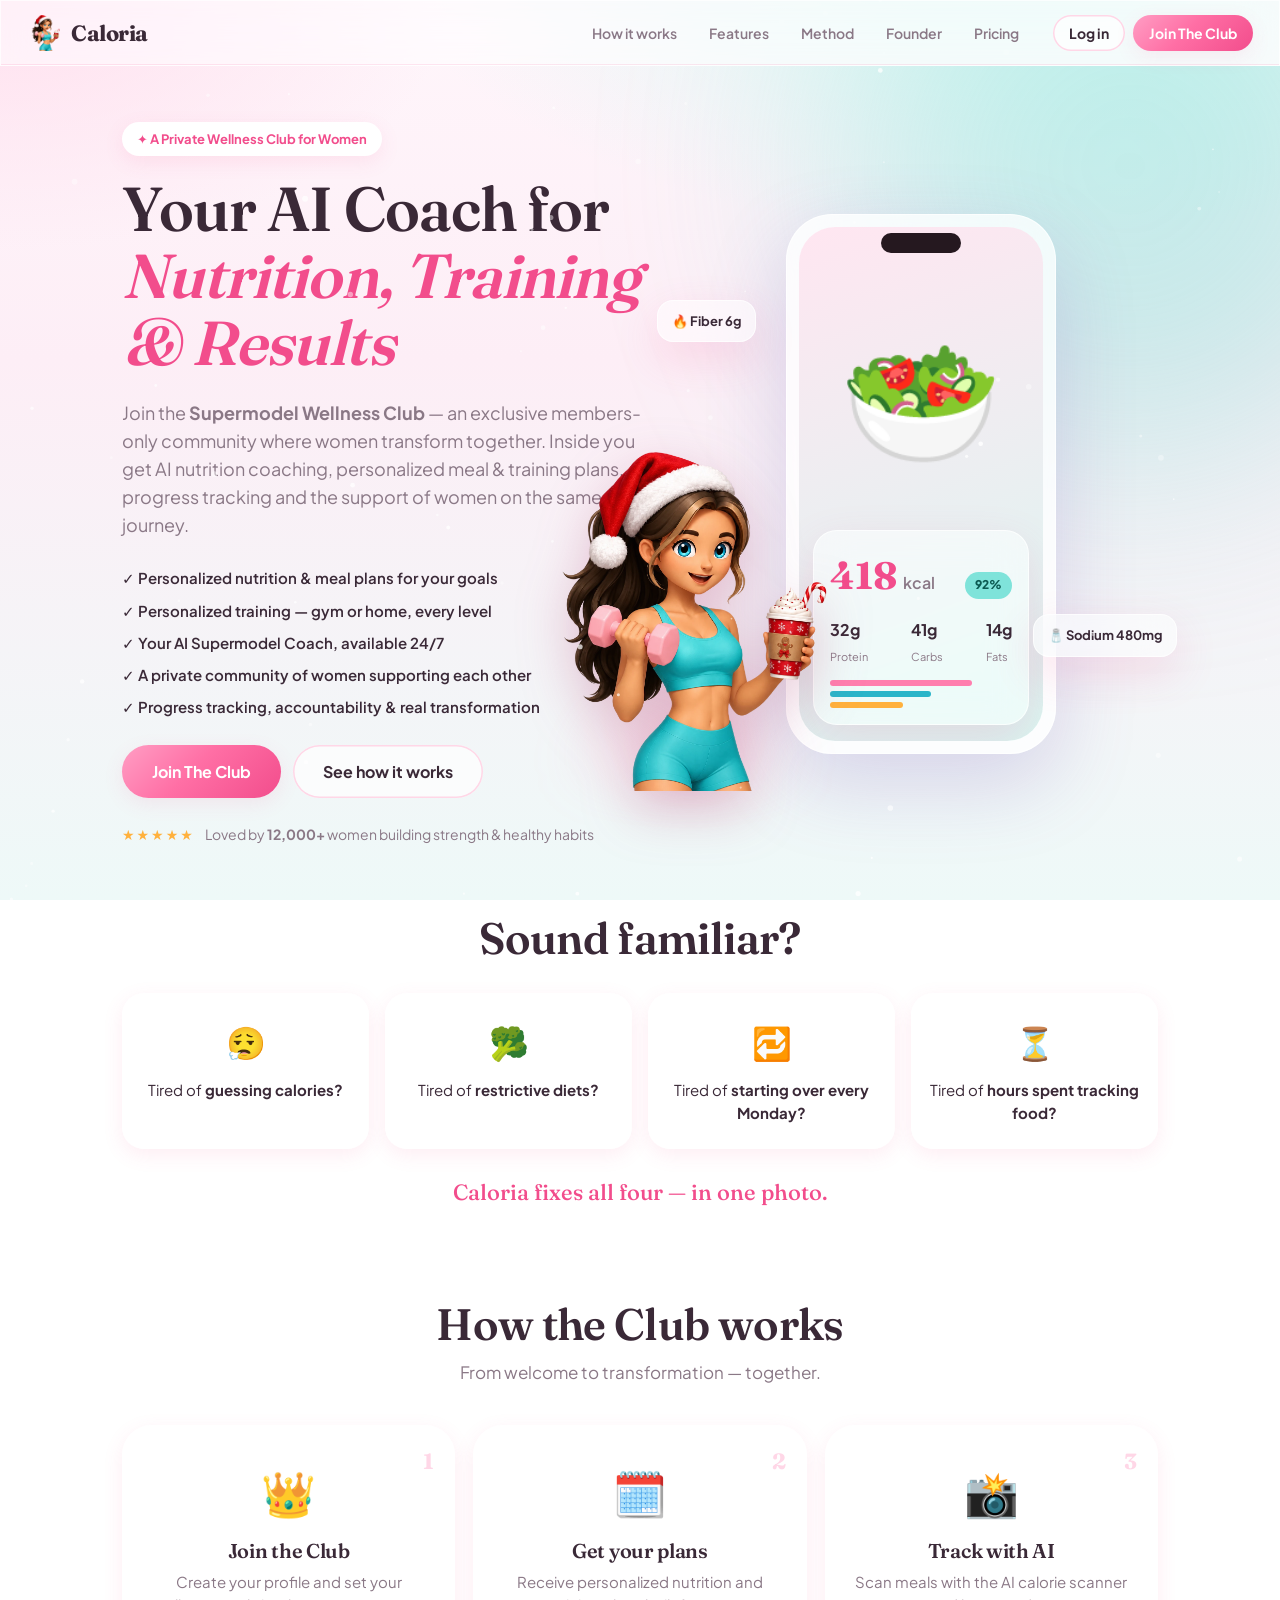
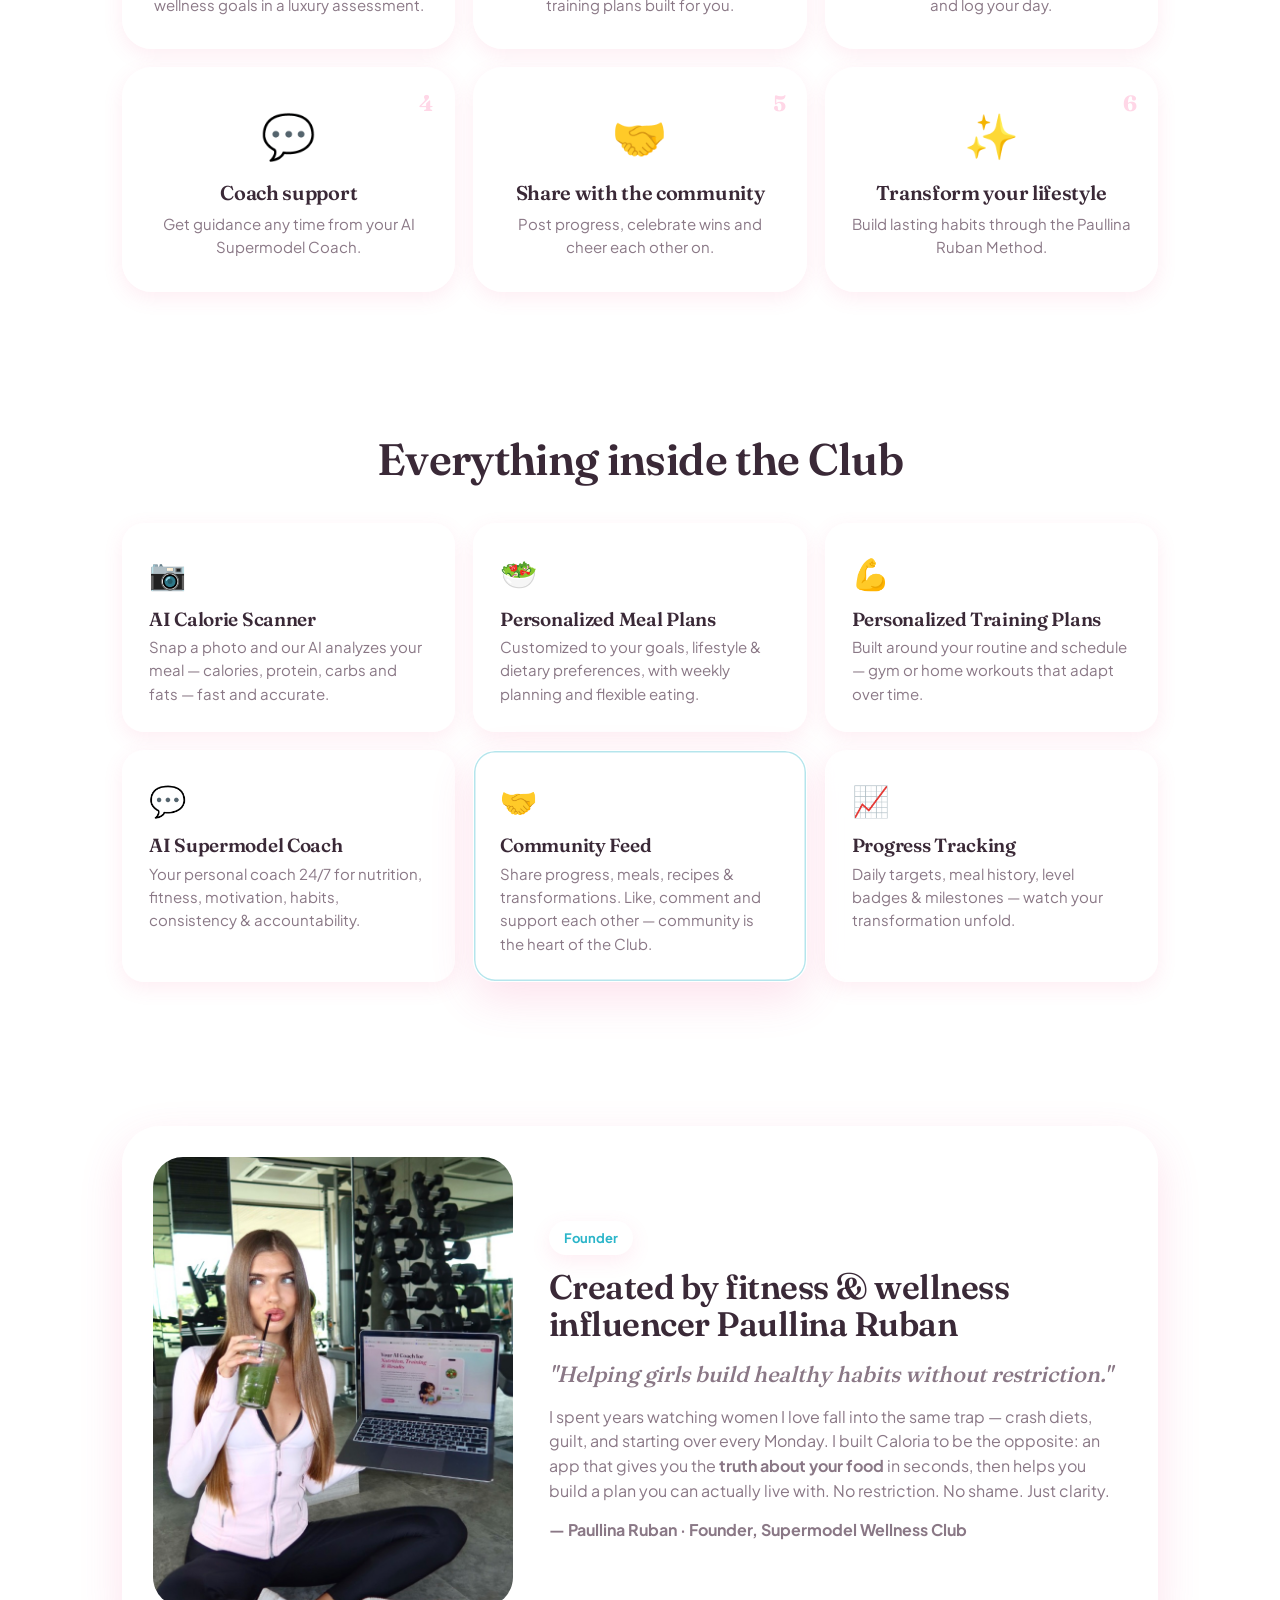
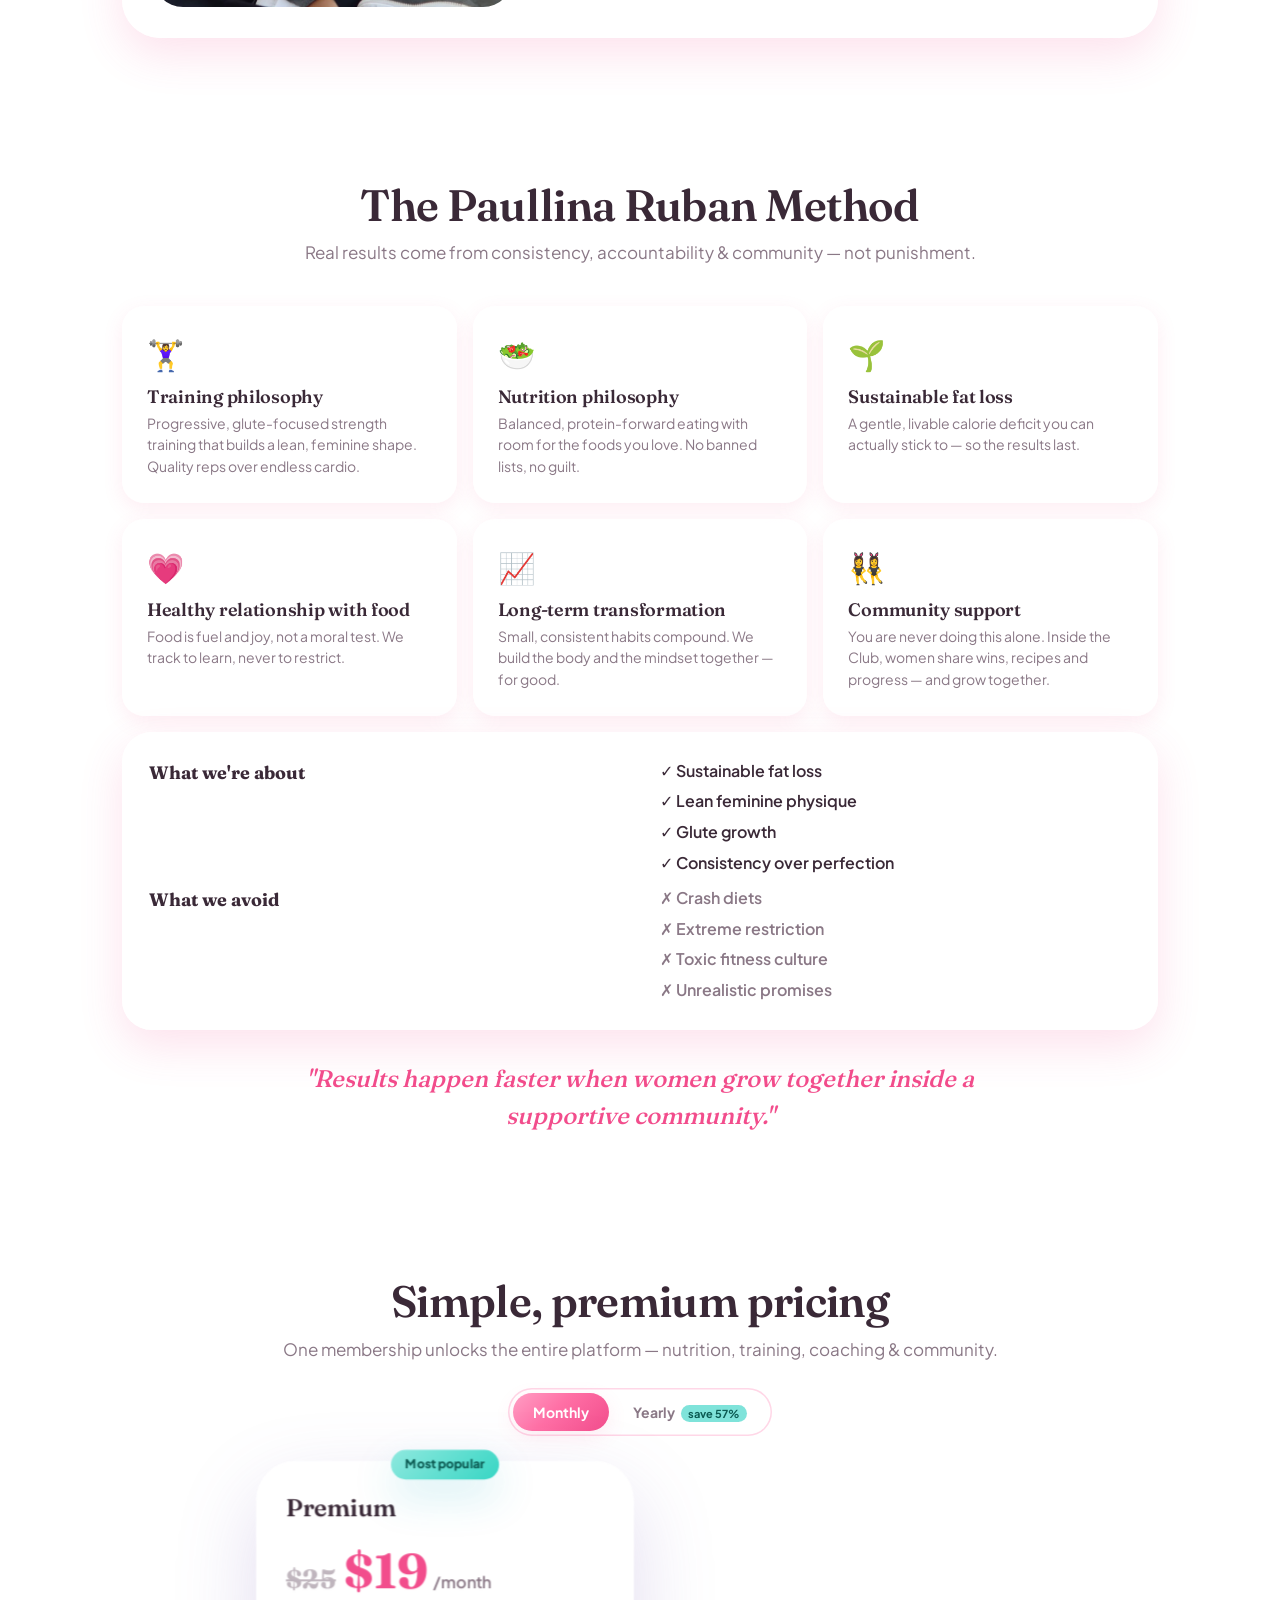
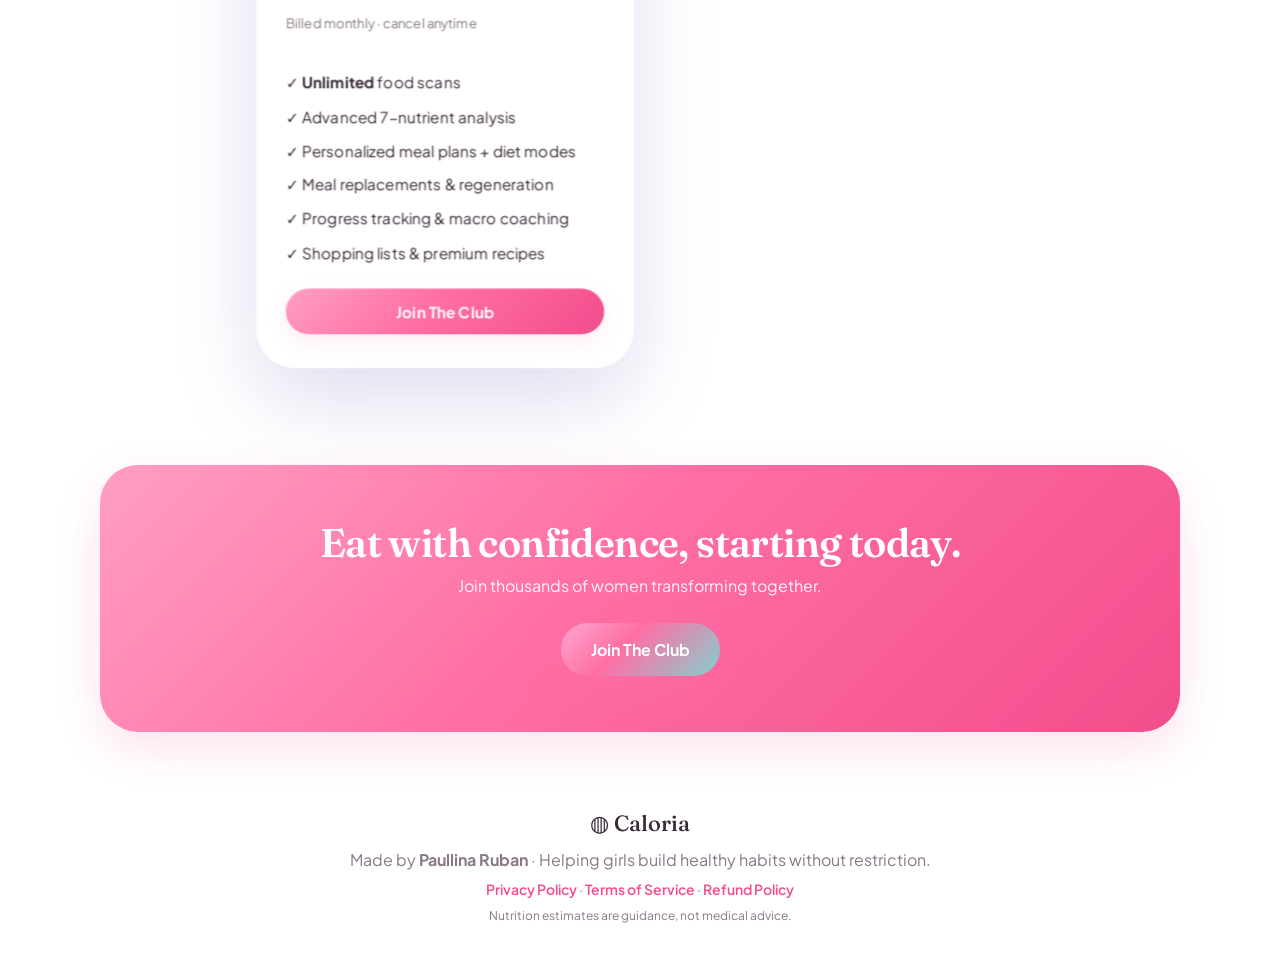
==== commit 86598ff2: "Add files via upload" ====
--- a/index.html
+++ b/index.html
@@ -34,7 +34,7 @@
   <meta name="mobile-web-app-capable" content="yes" />
 
   <link rel="stylesheet" href="css/fonts.css" />
-  <link rel="stylesheet" href="css/styles.css?v=45" />
+  <link rel="stylesheet" href="css/styles.css?v=49" />
   <link rel="stylesheet" href="css/winter.css?v=2" />
   <!-- Native (Capacitor) refinements — inert on the web -->
   <link rel="stylesheet" href="css/native.css?v=1" />
@@ -225,7 +225,6 @@
             <span class="pp-amt" id="priceAmt">$19</span><span class="pp-per" id="pricePer">/month</span>
           </div>
           <p class="pp-note" id="priceNote">Billed monthly · cancel anytime</p>
-          <p class="promo-label" id="promoLabelCard">Limited-time offer — until August 5</p>
           <ul class="plan-feats">
             <li>✓ <b>Unlimited</b> food scans</li>
             <li>✓ Advanced 7-nutrient analysis</li>
@@ -235,22 +234,6 @@
             <li>✓ Shopping lists &amp; premium recipes</li>
           </ul>
           <button class="btn btn-primary" id="pricingUpgradeBtn" data-auth="signup">Join The Club</button>
-        </div>
-
-        <!-- Caloria Starter — entry plan (shown when configured). Sits beside Club. -->
-        <div class="plan plan-starter glass hidden" id="homeStarterPlan">
-          <h3>Starter</h3>
-          <div class="plan-price">
-            <span class="pp-amt" id="homeStarterAmt">$11.99</span><span class="pp-per">/ one month</span>
-          </div>
-          <p class="pp-note">One-time · does not auto-renew</p>
-          <ul class="plan-feats">
-            <li>✓ One month of progress tracking</li>
-            <li>✓ Core tracking features</li>
-            <li class="muted">✗ No AI Meal Scan</li>
-            <li class="muted">✗ No AI Coach</li>
-          </ul>
-          <button class="btn btn-glow btn-block" data-auth="signup">Start with Starter</button>
         </div>
       </div>
     </section>
@@ -463,8 +446,8 @@
   <div class="modal-overlay" id="paywallModal">
     <div class="modal glass-strong paywall">
       <button class="modal-close" id="paywallClose">×</button>
-      <span class="pill pill-aqua" id="paywallTrial">Premium</span>
-      <h2 id="paywallTitle">Join the Supermodel Wellness Club</h2>
+      <span class="pill pill-aqua" id="paywallTrial">3 DAYS FREE</span>
+      <h2 id="paywallTitle">Start your 3-day free trial</h2>
       <p class="modal-sub" id="paywallReason">Go unlimited and get the full platform.</p>
       <ul class="paywall-feats">
         <li>✓ <b>Unlimited</b> AI food scans</li>
@@ -476,18 +459,29 @@
         <button class="bt-opt active" data-interval="monthly">Monthly · <b id="pwMonthly"><s>$25</s> $19</b></button>
         <button class="bt-opt" data-interval="yearly">Yearly · <b id="pwYearly">$99</b></button>
       </div>
-      <p class="promo-label" id="promoLabelPw">Limited-time offer — until August 5</p>
-      <p class="refund-notice">All purchases are final and non-refundable. Please review your subscription carefully before purchasing.</p>
-      <button class="btn btn-glow btn-block btn-lg" id="paywallCheckout">Join The Club</button>
-      <p class="muted paywall-note" id="paywallNote">Cancel anytime.</p>
-      <!-- Entry plan for brand-new members only (web only). Toggled by JS when eligible. -->
-      <div class="starter-offer hidden" id="pwStarterWrap">
-        <div class="starter-divider"><span>or start smaller</span></div>
-        <button class="btn btn-glow btn-block starter-btn" id="pwStarter" type="button">
-          Caloria Starter — <b id="pwStarterPrice">$11.99</b> · one month
-        </button>
-        <p class="muted starter-note">One month of core tracking. No AI Meal Scan or AI Coach, and it doesn't auto-renew.</p>
-      </div>
+      <p class="trial-line">3 days free · No payment today</p>
+      <button class="btn btn-glow btn-block btn-lg" id="paywallCheckout">Start My 3-Day Free Trial →</button>
+      <p class="muted paywall-note" id="paywallNote">Your subscription starts with 3 free days. After that, your selected plan renews automatically at the displayed price unless you cancel before the trial ends.</p>
+      <p class="refund-notice">After the trial, purchases are final and non-refundable. Cancel anytime before your trial ends to avoid being charged.</p>
+    </div>
+  </div>
+
+  <!-- ============== EMAIL-CAPTURE POPUP (new visitors, after ~3s) ============== -->
+  <div class="ec-pop-overlay hidden" id="ecPop" role="dialog" aria-modal="true" aria-labelledby="ecPopTitle">
+    <div class="ec-pop glass-strong">
+      <button class="ec-pop-close" id="ecPopClose" type="button" aria-label="Close">×</button>
+      <img class="ec-pop-logo" src="/assets/logo-mascot.png?v=1" alt="Caloria" />
+      <span class="pill pill-aqua trial-pill">3 DAYS FREE</span>
+      <h3 id="ecPopTitle">Your 3-day glow-up starts here.</h3>
+      <p class="ec-pop-sub">Join Caloria Club and get 3 days of full Premium access on us.</p>
+      <form id="ecPopForm" novalidate>
+        <input id="ecPopEmail" type="email" inputmode="email" autocomplete="email" placeholder="Enter your email address" />
+        <label class="ec-pop-consent"><input type="checkbox" id="ecPopConsent" />
+          <span>Send me wellness tips &amp; reminders by email. Unsubscribe anytime.</span></label>
+        <button class="btn btn-glow btn-block btn-lg" type="submit" id="ecPopBtn">Unlock My 3 Free Days</button>
+      </form>
+      <p class="ec-pop-err hidden" id="ecPopErr"></p>
+      <p class="ec-pop-fine">No payment today. Cancel anytime.</p>
     </div>
   </div>
 
@@ -515,9 +509,9 @@
     <div class="sub-gate hidden" id="subGate">
       <div class="sub-gate-card glass-strong">
         <img class="sub-gate-logo" src="/assets/logo-mascot.png?v=1" alt="Caloria" />
-        <span class="pill pill-aqua">Members only</span>
-        <h2>Choose your plan to continue</h2>
-        <p class="muted">Caloria is a private, members-only wellness club. Pick a plan to unlock everything.</p>
+        <span class="pill pill-aqua trial-pill">3 DAYS FREE</span>
+        <h2>Choose your plan and start your free trial</h2>
+        <p class="muted">Enjoy full access to everything Caloria has to offer for 3 days.</p>
         <ul class="plan-feats">
           <li>✓ Unlimited AI food scans</li>
           <li>✓ Personalized meal plans + diet modes</li>
@@ -529,21 +523,13 @@
           <select class="cur-select" id="sgCurrency" aria-label="Currency"></select>
         </div>
         <div class="bill-toggle">
-          <button class="bt-opt active" data-interval="monthly">Monthly · <b id="sgMonthly"><s>$25</s> $19</b></button>
+          <button class="bt-opt active" data-interval="monthly">Monthly · <b id="sgMonthly">$19.99</b></button>
           <button class="bt-opt" data-interval="yearly">Yearly · <b id="sgYearly">$99</b></button>
         </div>
-        <p class="promo-label" id="promoLabelSg">Limited-time offer — until August 5</p>
-        <p class="refund-notice">All purchases are final and non-refundable. Please review your subscription carefully before purchasing.</p>
-        <button class="btn btn-glow btn-block btn-lg" id="sgCheckout">Continue to secure checkout →</button>
-        <p class="muted checkout-note" id="sgNote"></p>
-        <!-- Entry plan for brand-new members only (web only). Toggled by JS when eligible. -->
-        <div class="starter-offer hidden" id="sgStarterWrap">
-          <div class="starter-divider"><span>or start smaller</span></div>
-          <button class="btn btn-glow btn-block starter-btn" id="sgStarter" type="button">
-            Caloria Starter — <b id="sgStarterPrice">$11.99</b> · one month
-          </button>
-          <p class="muted starter-note">One month of core tracking. No AI Meal Scan or AI Coach, and it doesn't auto-renew.</p>
-        </div>
+        <p class="trial-line">3 days free · No payment today</p>
+        <button class="btn btn-glow btn-block btn-lg" id="sgCheckout">Start My 3-Day Free Trial →</button>
+        <p class="muted checkout-note" id="sgNote">Your subscription starts with 3 free days. After that, your selected plan renews automatically at the displayed price unless you cancel before the trial ends.</p>
+        <p class="refund-notice">After the trial, purchases are final and non-refundable. Cancel anytime before your trial ends to avoid being charged.</p>
         <!-- iOS/Android app only (Apple requires Restore + visible legal links) -->
         <div class="native-only iap-extra">
           <button class="sub-gate-restore" id="sgRestore" type="button">Restore purchases</button>
@@ -751,7 +737,7 @@
       <section class="view view-scan" data-view="scan">
         <div class="view-head"><h2>Scan a meal</h2><p class="muted">Real AI analysis — powered by GPT-4o Vision + USDA.</p></div>
 
-        <!-- Premium-only gate: Starter / free members see this instead of the camera. -->
+        <!-- Premium-only gate: non-premium members see this instead of the camera. -->
         <div class="scan-stage hidden" id="scanLocked">
           <div class="upgrade-card glass-strong">
             <span class="pill pill-aqua">Premium</span>
@@ -1045,7 +1031,6 @@
             <button class="bt-opt active" data-interval="monthly">Monthly · <b id="upMonthly"><s>$25</s> $19</b></button>
             <button class="bt-opt" data-interval="yearly">Yearly · <b id="upYearly">$99</b></button>
           </div>
-          <p class="promo-label" id="promoLabelUp">Limited-time offer — until August 5</p>
           <p class="refund-notice">All purchases are final and non-refundable. Please review your subscription carefully before purchasing.</p>
           <button class="btn btn-primary btn-block btn-lg" id="checkoutBtn">Upgrade to Premium</button>
           <p class="muted checkout-note" id="checkoutNote"></p>
@@ -1127,6 +1112,6 @@
        the PUBLIC (logged-out) landing too, not just the logged-in app. -->
   <script src="js/seasonal.js?v=2"></script>
   <script src="js/winter.js?v=2"></script>
-  <script src="js/app.js?v=63"></script>
+  <script src="js/app.js?v=67"></script>
 </body>
 </html>
--- a/css/styles.css
+++ b/css/styles.css
@@ -206,7 +206,7 @@
 .plan-price { display: flex; align-items: baseline; gap: 4px; margin: 12px 0 4px; }
 .pp-compare { font-family: var(--font-head); font-size: 26px; font-weight: 700; color: var(--ink-soft); opacity: .55; text-decoration: line-through; text-decoration-thickness: 2px; margin-right: 4px; }
 /* Temporary promotional-price label (display only). */
-.promo-label { margin: 6px 0 0; font-size: 12px; font-weight: 700; letter-spacing: .2px; color: var(--rose-deep, #cc4a86); }
+/* (.promo-label removed — the "until August 5" time-limited labels are gone.) */
 .bt-opt s, .plan-price s, .pp-compare { opacity: .55; }
 .pp-amt { font-family: var(--font-head); font-size: 48px; font-weight: 700; color: var(--rose-deep); }
 .pp-per { color: var(--ink-soft); font-weight: 600; }
@@ -314,6 +314,25 @@
 .ob-email input { width: 100%; padding: 16px 18px; border-radius: var(--r-md); background: rgba(255,255,255,.8); box-shadow: inset 0 0 0 1.5px var(--blush); border: none; font-family: var(--font-body); font-size: 17px; color: var(--rose-deep); }
 .ob-email input:focus { outline: none; box-shadow: inset 0 0 0 2px var(--rose); }
 .ob-fine { margin-top: 12px; color: var(--ink-soft); font-size: 12px; line-height: 1.5; }
+/* --- 3-day trial messaging --- */
+.trial-pill { letter-spacing: .08em; font-weight: 800; }
+.trial-line { margin: 6px 0 10px; text-align: center; font-weight: 700; color: var(--rose-deep); font-size: 13px; }
+
+/* --- Email-capture popup (new visitors, after ~3s) --- */
+.ec-pop-overlay { position: fixed; inset: 0; z-index: 2000; display: flex; align-items: center; justify-content: center; padding: 20px; background: rgba(42,34,48,.42); backdrop-filter: blur(3px); }
+.ec-pop { position: relative; width: 100%; max-width: 380px; text-align: center; padding: 28px 24px 22px; border-radius: var(--r-lg, 22px); background: linear-gradient(180deg, #fff 0%, var(--cream, #fff8f4) 100%); box-shadow: 0 24px 60px rgba(42,34,48,.22); }
+.ec-pop-logo { width: 54px; height: 54px; border-radius: 50%; object-fit: cover; margin: 0 auto 10px; display: block; }
+.ec-pop h3 { font-family: var(--font-head); font-size: 23px; color: var(--rose-deep); margin: 10px 0 6px; line-height: 1.2; }
+.ec-pop-sub { color: var(--ink-soft); font-size: 14px; line-height: 1.5; margin-bottom: 16px; }
+.ec-pop #ecPopEmail { width: 100%; padding: 14px 16px; margin-bottom: 10px; border-radius: var(--r-md); background: rgba(255,255,255,.9); box-shadow: inset 0 0 0 1.5px var(--blush); border: none; font-family: var(--font-body); font-size: 16px; color: var(--rose-deep); }
+.ec-pop #ecPopEmail:focus { outline: none; box-shadow: inset 0 0 0 2px var(--rose); }
+.ec-pop-consent { display: flex; align-items: flex-start; gap: 8px; margin: 0 0 12px; text-align: left; color: var(--ink-soft); font-size: 12.5px; line-height: 1.45; cursor: pointer; }
+.ec-pop-consent input { margin-top: 2px; width: 16px; height: 16px; flex: 0 0 auto; accent-color: var(--rose); cursor: pointer; }
+.ec-pop-err { color: #c0392b; font-size: 13px; margin-top: 8px; }
+.ec-pop-fine { margin-top: 12px; color: var(--ink-soft); font-size: 12px; }
+.ec-pop-close { position: absolute; top: 12px; right: 14px; background: none; border: none; font-size: 24px; line-height: 1; color: var(--ink-soft); cursor: pointer; }
+@media (max-width: 420px) { .ec-pop { padding: 24px 18px 20px; } .ec-pop h3 { font-size: 21px; } }
+
 /* Primary results CTA — sits directly under the macro card, above the benefits */
 .ob-join-cta { margin-top: 18px; }
 .ob-join-note { margin-top: 8px; text-align: center; color: var(--ink-soft); font-size: 12px; }
@@ -483,18 +502,7 @@
 .wo-meta { display: inline-block; margin-top: 8px; font-size: 12px; font-weight: 700; color: var(--ink-soft); background: rgba(255,255,255,.7); padding: 4px 12px; border-radius: 100px; box-shadow: inset 0 0 0 1.5px var(--blush); }
 .wo-complete-btn { margin-top: 4px; }
 .refund-notice { font-size: 12px; line-height: 1.45; color: var(--ink-soft); background: rgba(255,255,255,.55); border-radius: 12px; padding: 10px 12px; margin: 12px 0; text-align: center; box-shadow: inset 0 0 0 1.5px var(--blush); }
-/* Caloria Starter — entry-plan offer, visually part of the pricing block */
-.starter-offer { margin-top: 14px; }
-.starter-divider { display: flex; align-items: center; gap: 10px; color: var(--ink-soft); font-size: 12px; margin: 4px 0 10px; }
-.starter-divider::before, .starter-divider::after { content: ""; flex: 1; height: 1px; background: rgba(0,0,0,.08); }
-/* Same pink gradient / pill / typography as the primary CTA, one step smaller so it
-   reads as the secondary choice. Wraps instead of overflowing on narrow screens. */
-.starter-btn { white-space: normal; line-height: 1.25; }
-.starter-btn b { font-weight: 800; }
-.starter-note { font-size: 11.5px; line-height: 1.4; margin-top: 6px; text-align: center; }
-/* Homepage Starter plan card — sits beside the Club card, lighter weight. */
-.plan-starter h3 { color: var(--ink); }
-.plan-starter .pp-per { margin-left: 2px; }
+/* (Retired Caloria Starter plan styles removed — pricing is $19.99/mo & $99/yr only.) */
 .workout-history-block { margin-top: 22px; }
 .wh-title { font-size: 16px; margin-bottom: 10px; }
 .wh-row { display: flex; justify-content: space-between; align-items: center; padding: 12px 14px; border-radius: 14px; background: var(--glass-strong); box-shadow: var(--sh-sm); margin-bottom: 8px; }
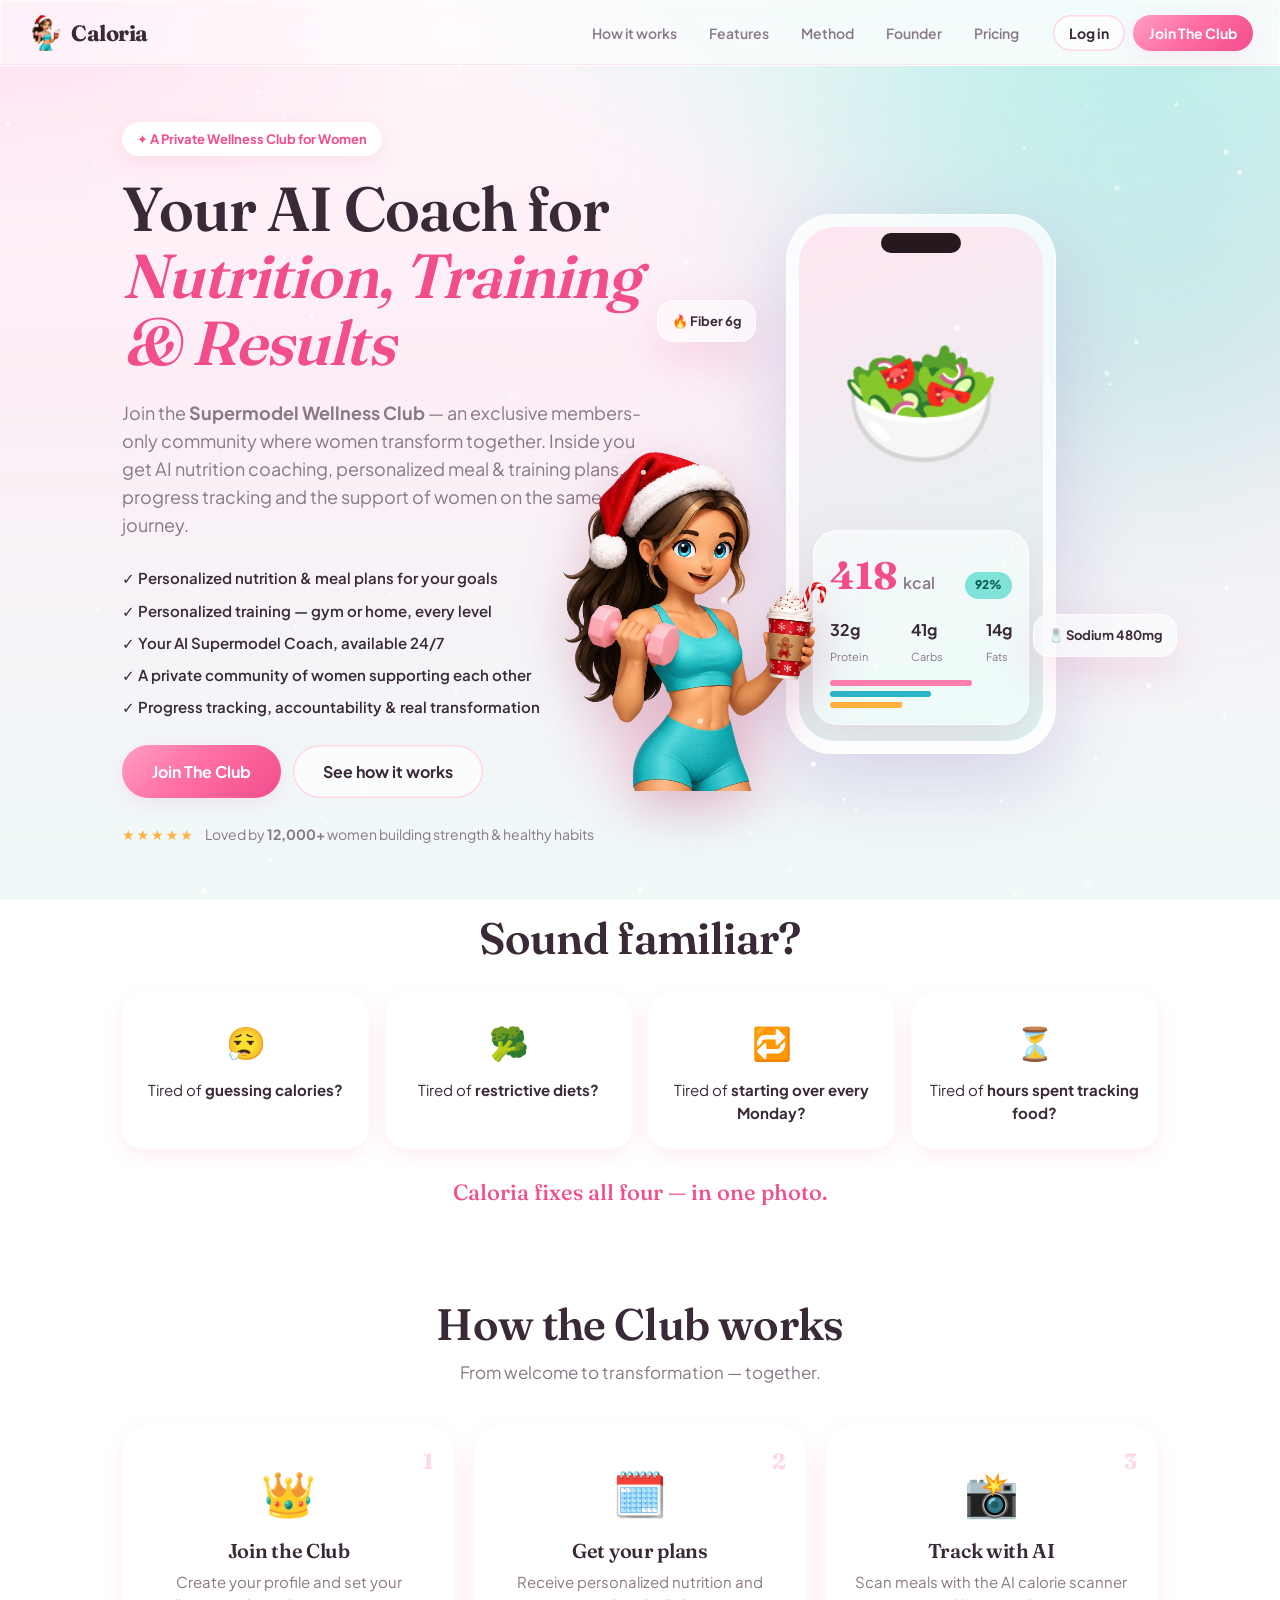
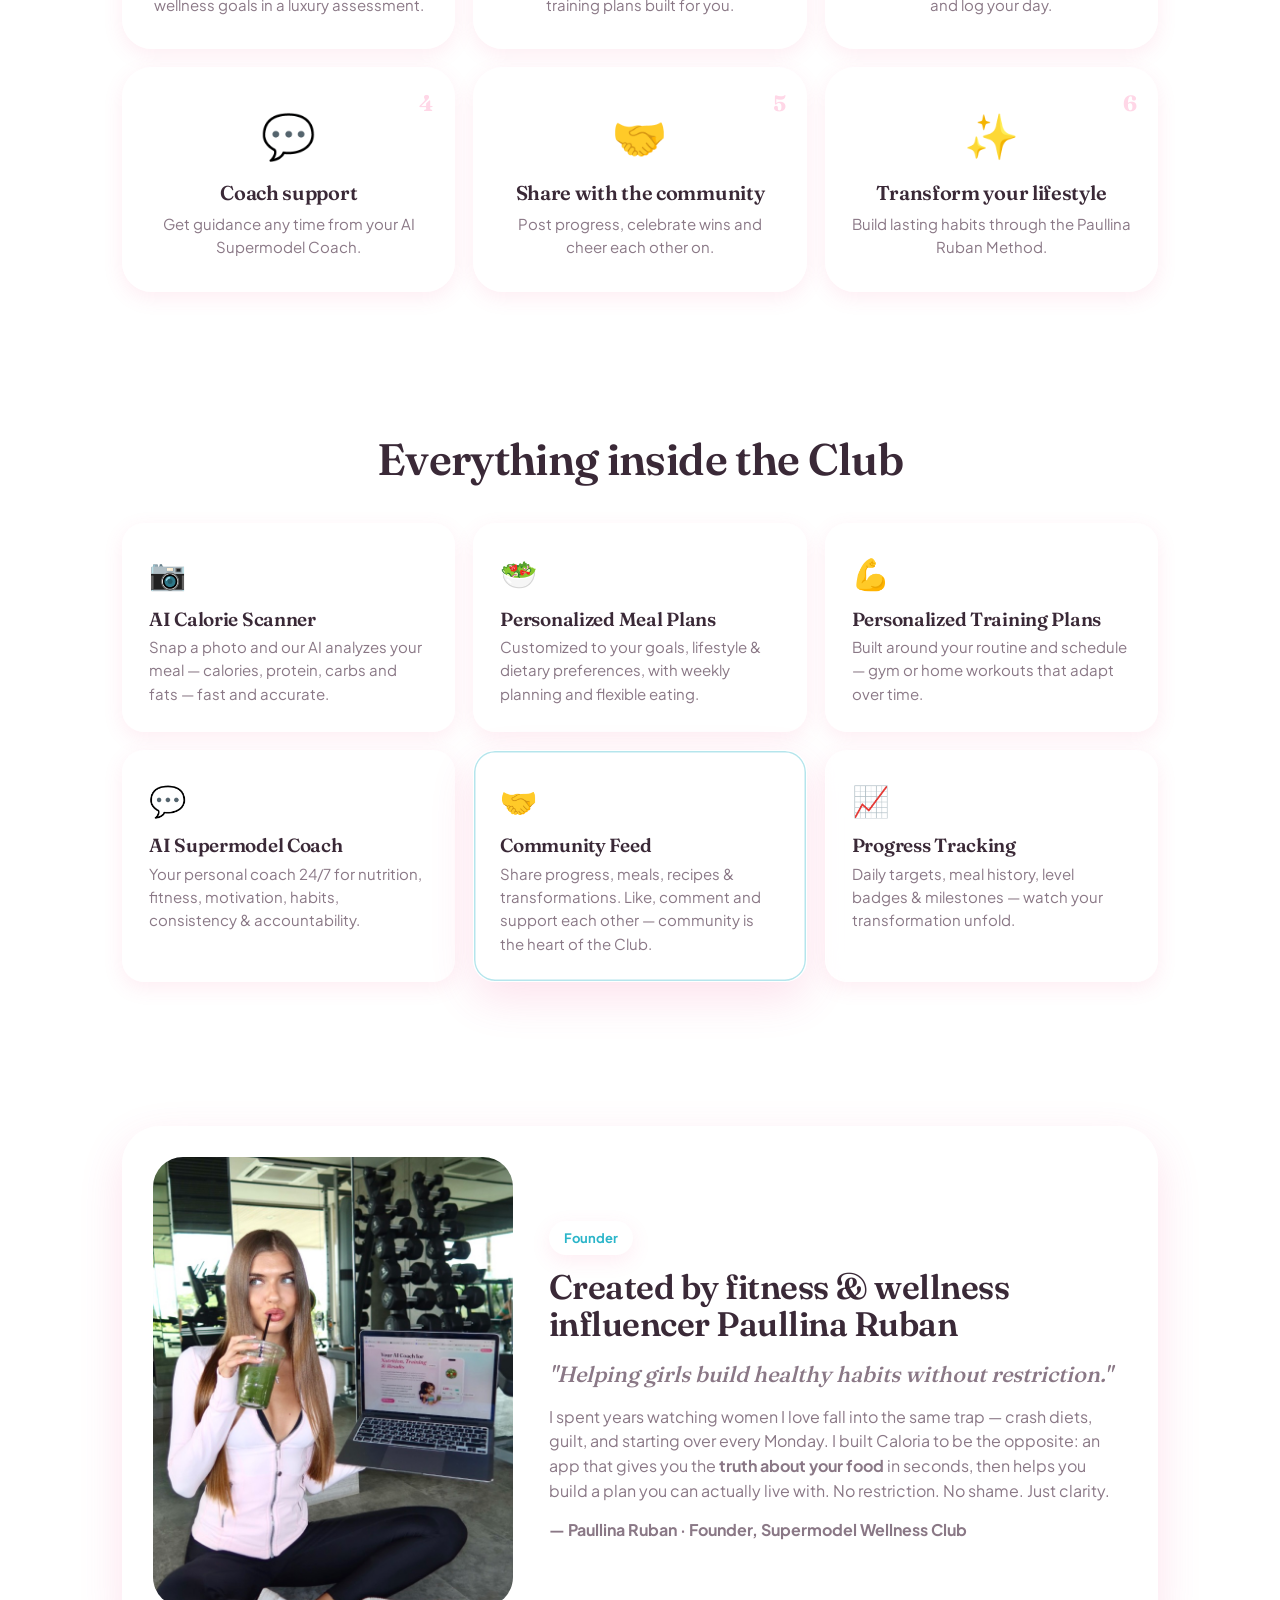
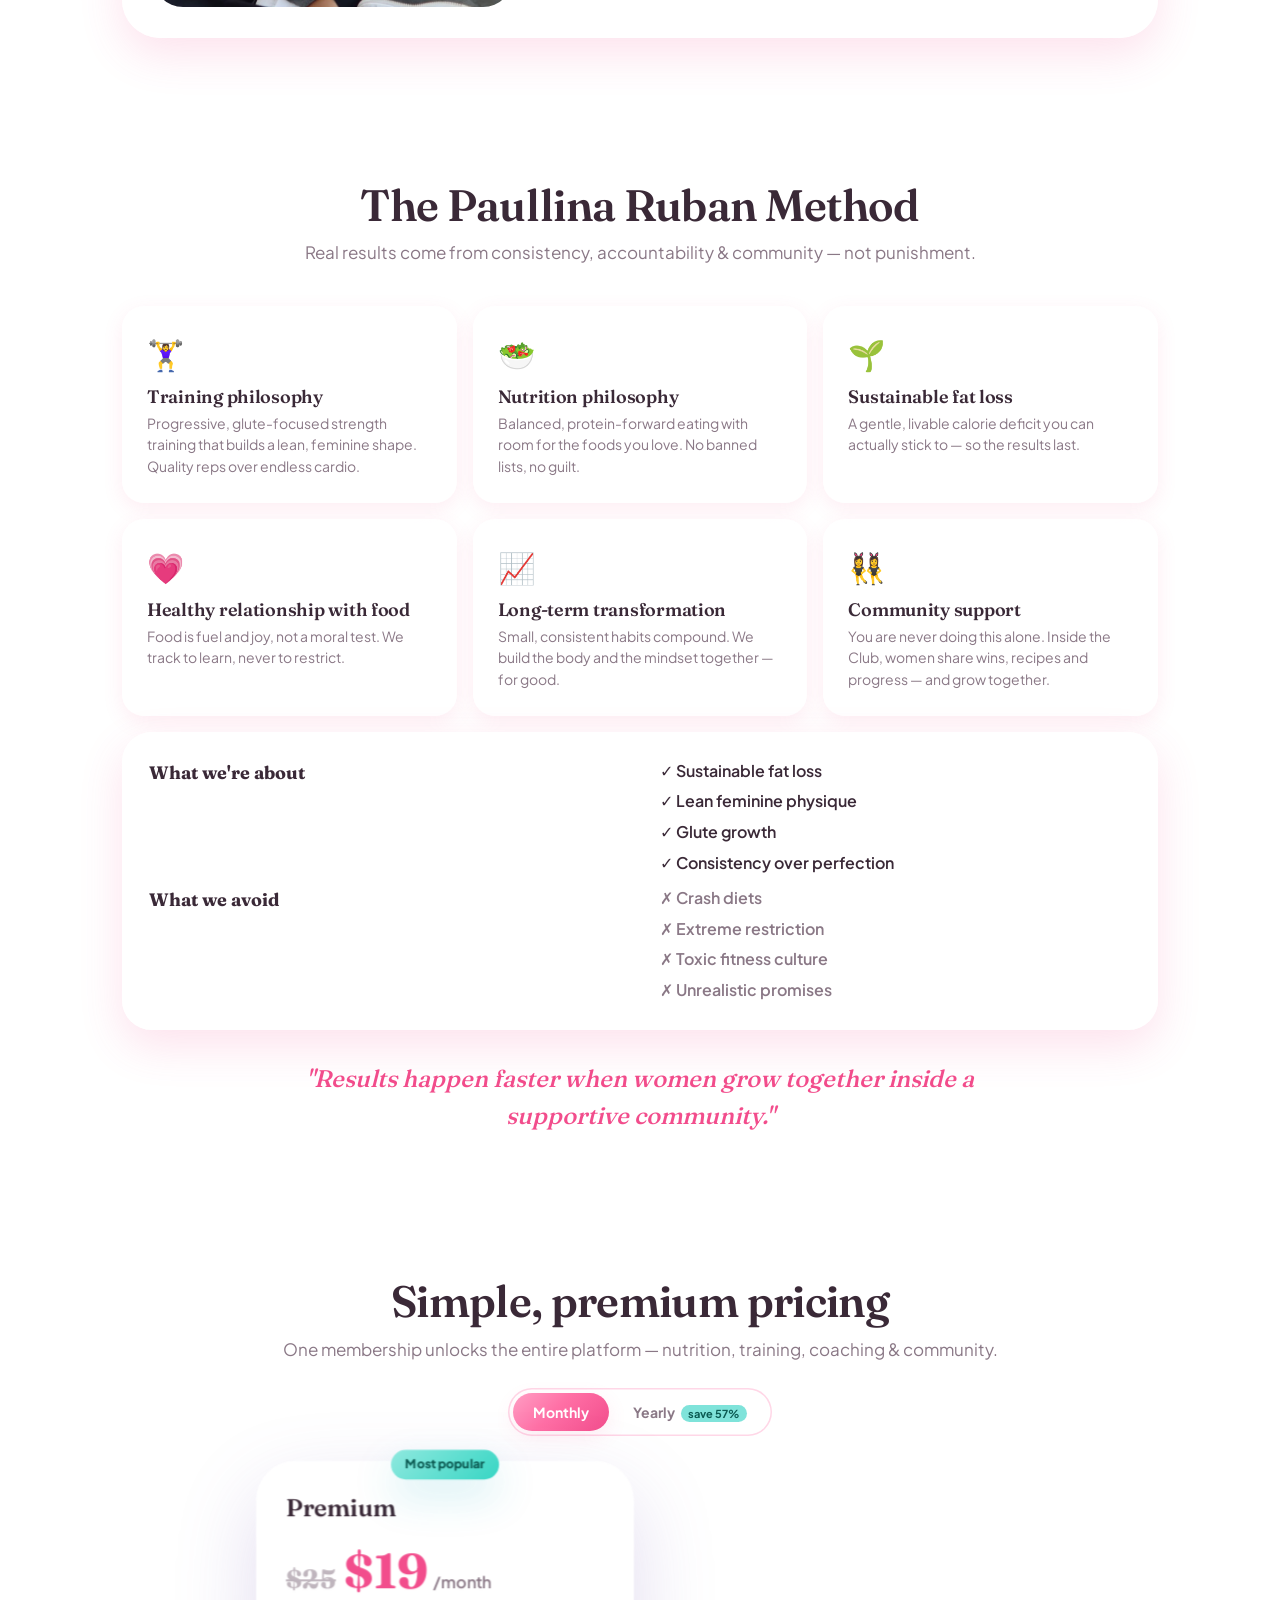
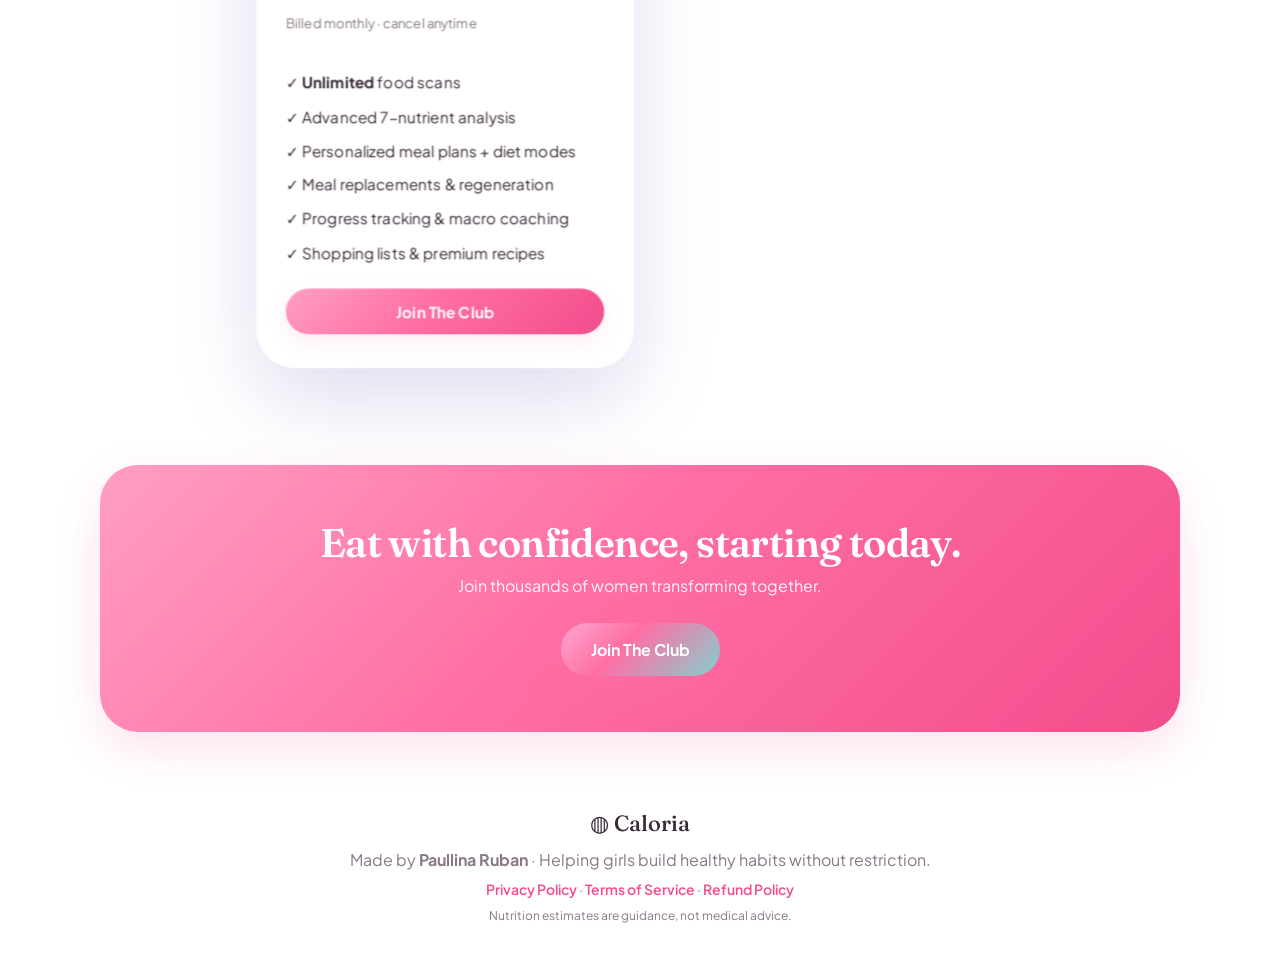
==== commit e4253df7: "Add files via upload" ====
--- a/index.html
+++ b/index.html
@@ -34,7 +34,7 @@
   <meta name="mobile-web-app-capable" content="yes" />
 
   <link rel="stylesheet" href="css/fonts.css" />
-  <link rel="stylesheet" href="css/styles.css?v=49" />
+  <link rel="stylesheet" href="css/styles.css?v=50" />
   <link rel="stylesheet" href="css/winter.css?v=2" />
   <!-- Native (Capacitor) refinements — inert on the web -->
   <link rel="stylesheet" href="css/native.css?v=1" />
@@ -275,6 +275,14 @@
         <div id="authCaptcha" class="auth-captcha"></div>
         <div class="auth-error hidden" id="authError"></div>
         <button class="btn btn-primary btn-block" id="authSubmit" type="submit">Create account</button>
+        <!-- Graceful recovery when signup returns 409 (email already registered):
+             offer to log in, or resend the verification code for an unverified account.
+             Purely presentational — backend signup logic is unchanged. -->
+        <div class="auth-recover hidden" id="authRecover">
+          <p class="auth-recover-msg" id="authRecoverMsg"></p>
+          <button type="button" class="btn btn-primary btn-block" id="authRecoverLogin">Log in instead</button>
+          <button type="button" class="btn btn-ghost btn-block" id="authRecoverResend">Resend verification code</button>
+        </div>
         <p class="auth-consent hidden" id="authConsent">By creating an account you agree to our
           <a href="/terms.html" target="_blank" rel="noopener">Terms</a> and
           <a href="/privacy.html" target="_blank" rel="noopener">Privacy Policy</a>.</p>
@@ -1112,6 +1120,6 @@
        the PUBLIC (logged-out) landing too, not just the logged-in app. -->
   <script src="js/seasonal.js?v=2"></script>
   <script src="js/winter.js?v=2"></script>
-  <script src="js/app.js?v=67"></script>
+  <script src="js/app.js?v=68"></script>
 </body>
 </html>
--- a/css/styles.css
+++ b/css/styles.css
@@ -246,6 +246,10 @@
 .pw-toggle .pw-eye-off { display: none; }
 .pw-toggle.on .pw-eye-off { display: block; }
 .auth-error { background: #fdeaea; color: #b5403f; padding: 10px 12px; border-radius: var(--r-sm); font-size: 13px; font-weight: 600; margin-bottom: 12px; }
+.auth-recover { margin-top: 12px; }
+.auth-recover-msg { background: #fff4fa; color: var(--rose-deep); padding: 11px 13px; border-radius: var(--r-sm); font-size: 13px; font-weight: 600; line-height: 1.45; margin: 0 0 12px; }
+.auth-recover .btn { margin-bottom: 8px; }
+.auth-recover .btn:last-child { margin-bottom: 0; }
 .auth-switch { text-align: center; margin-top: 16px; font-size: 14px; color: var(--ink-soft); }
 .auth-switch button { color: var(--rose-deep); font-weight: 700; }
 
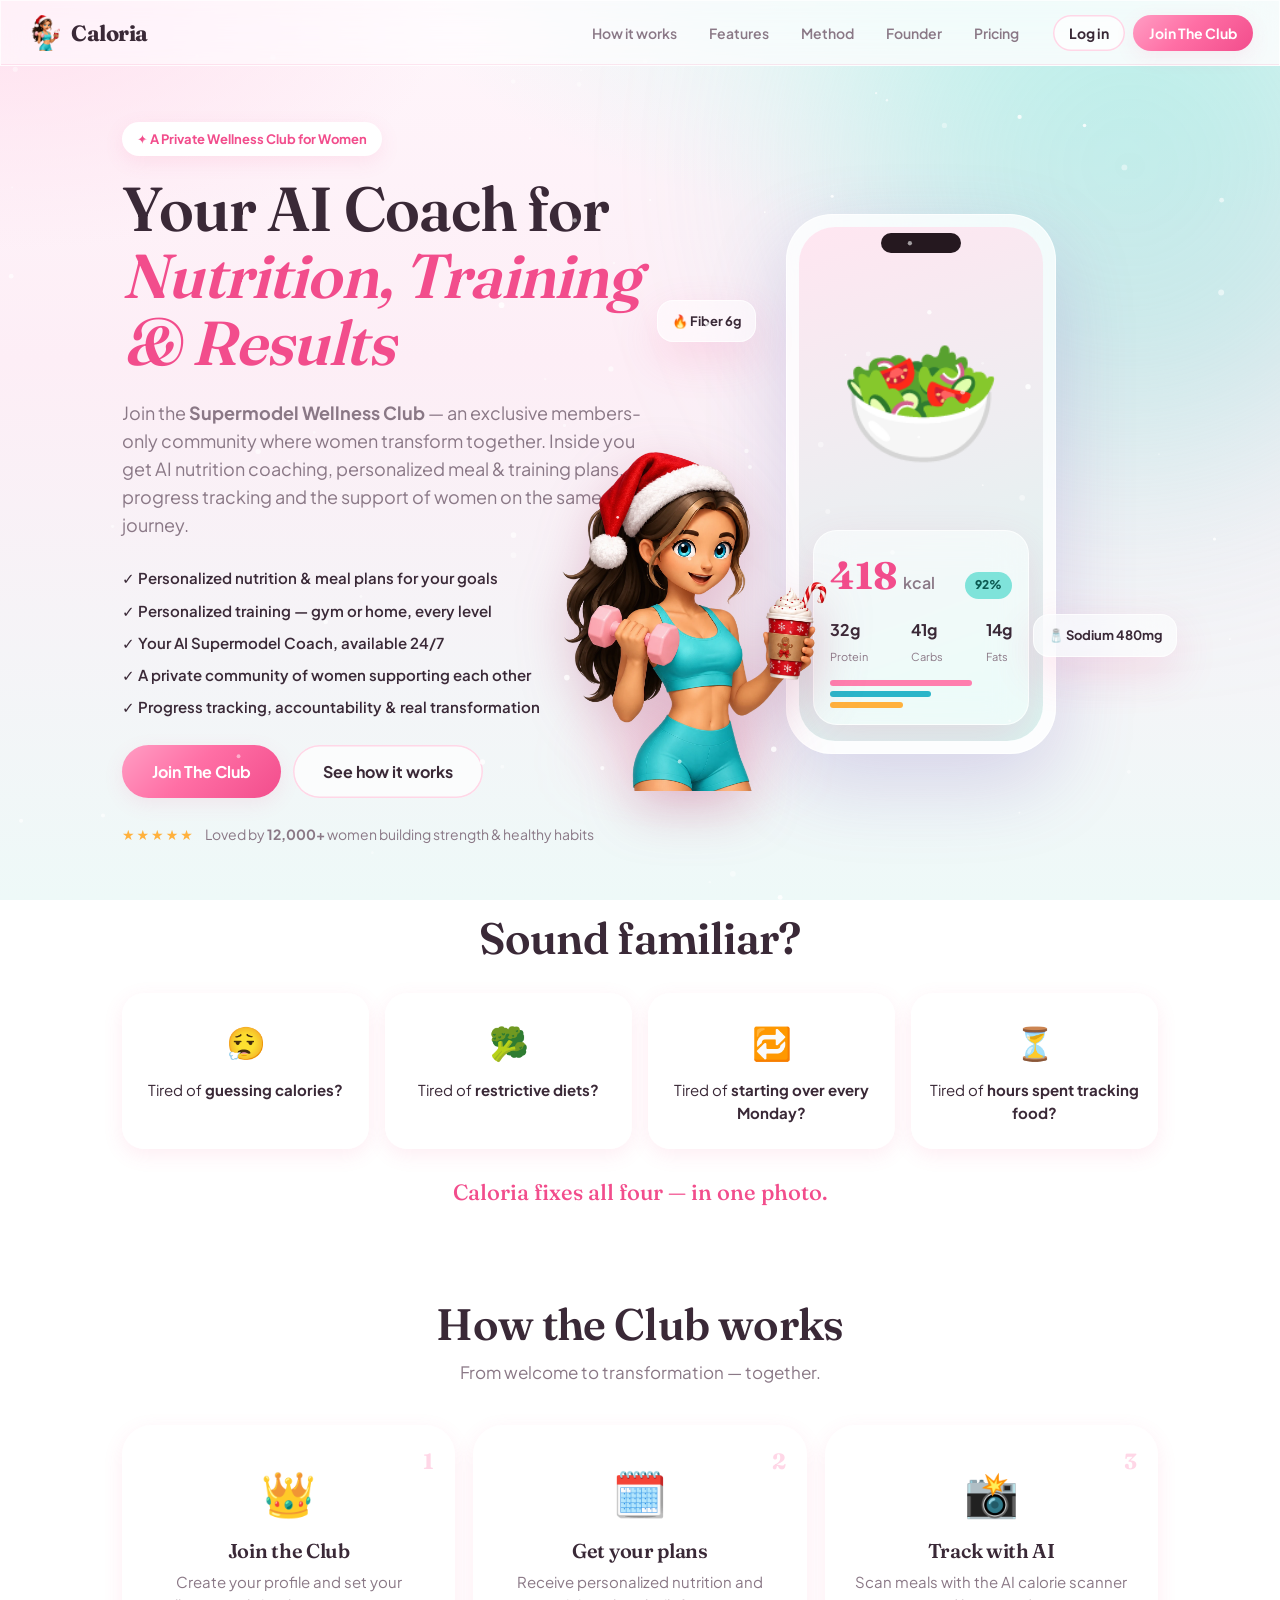
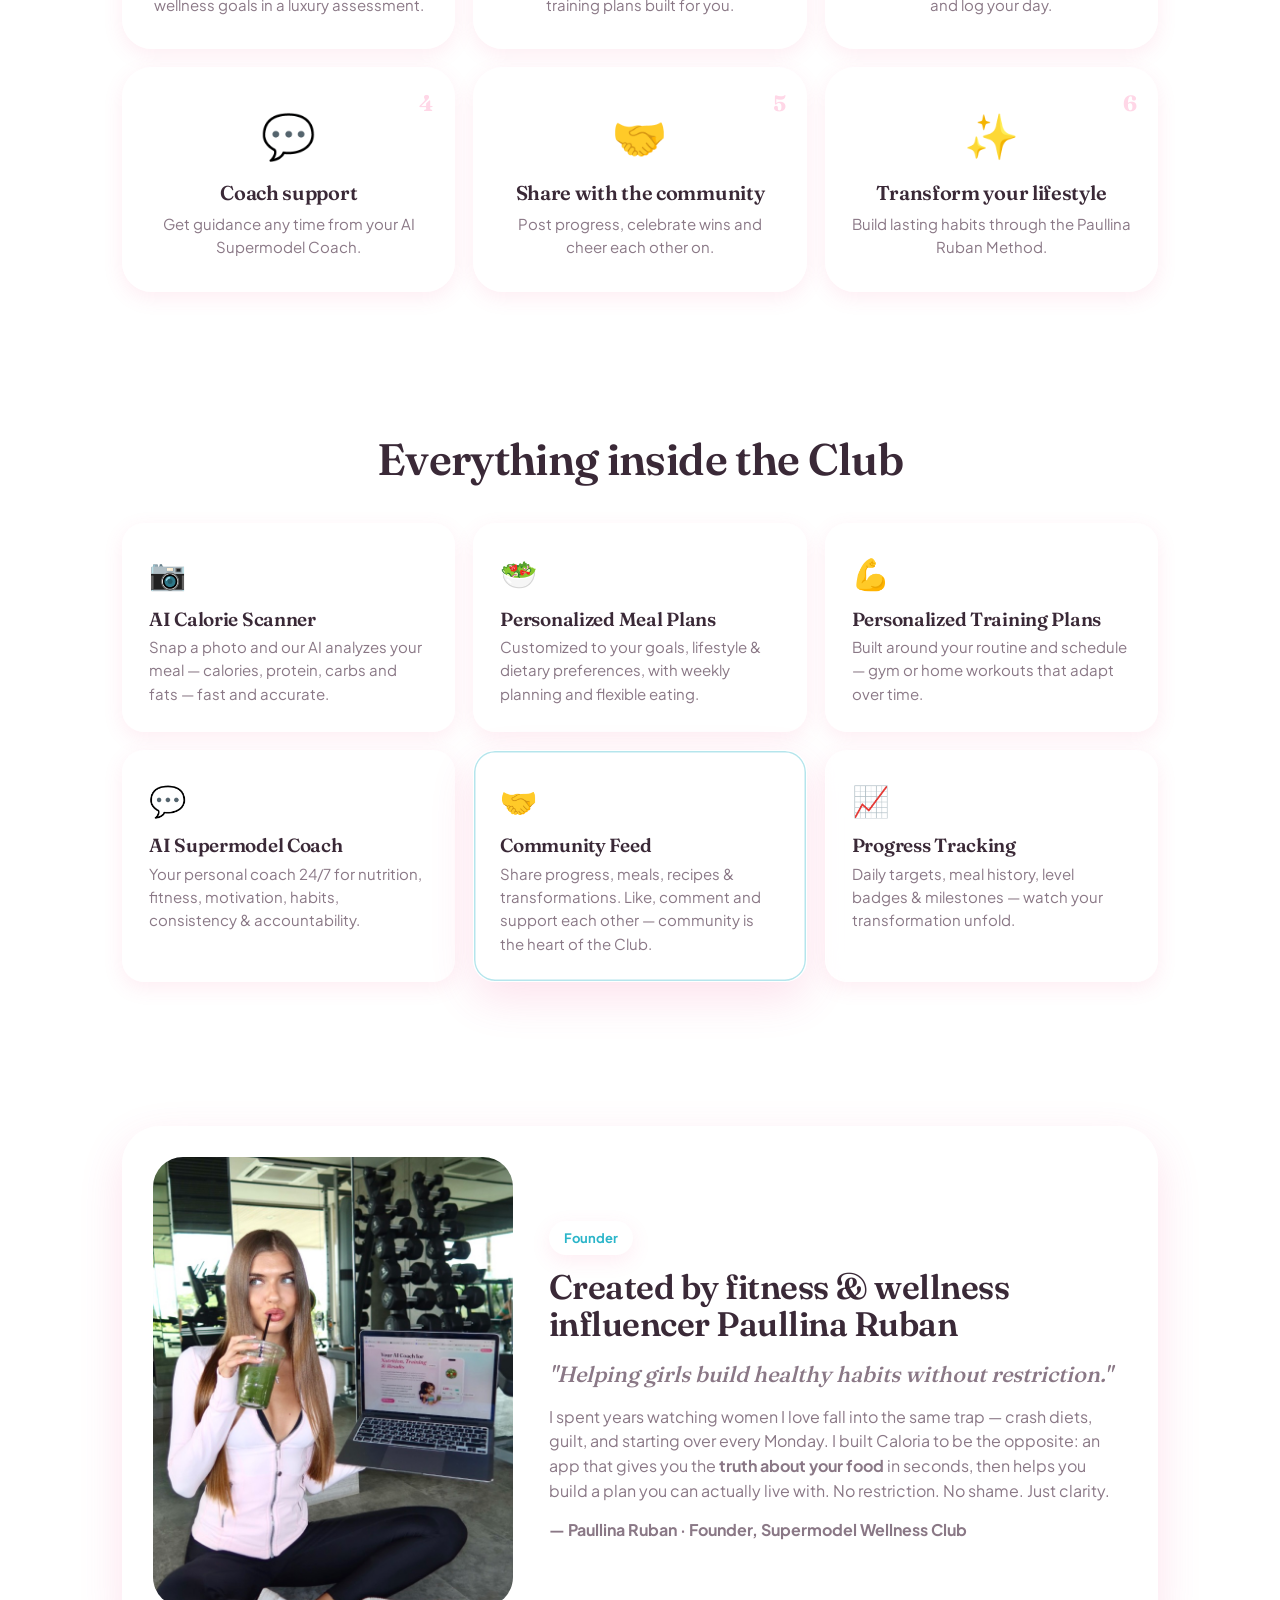
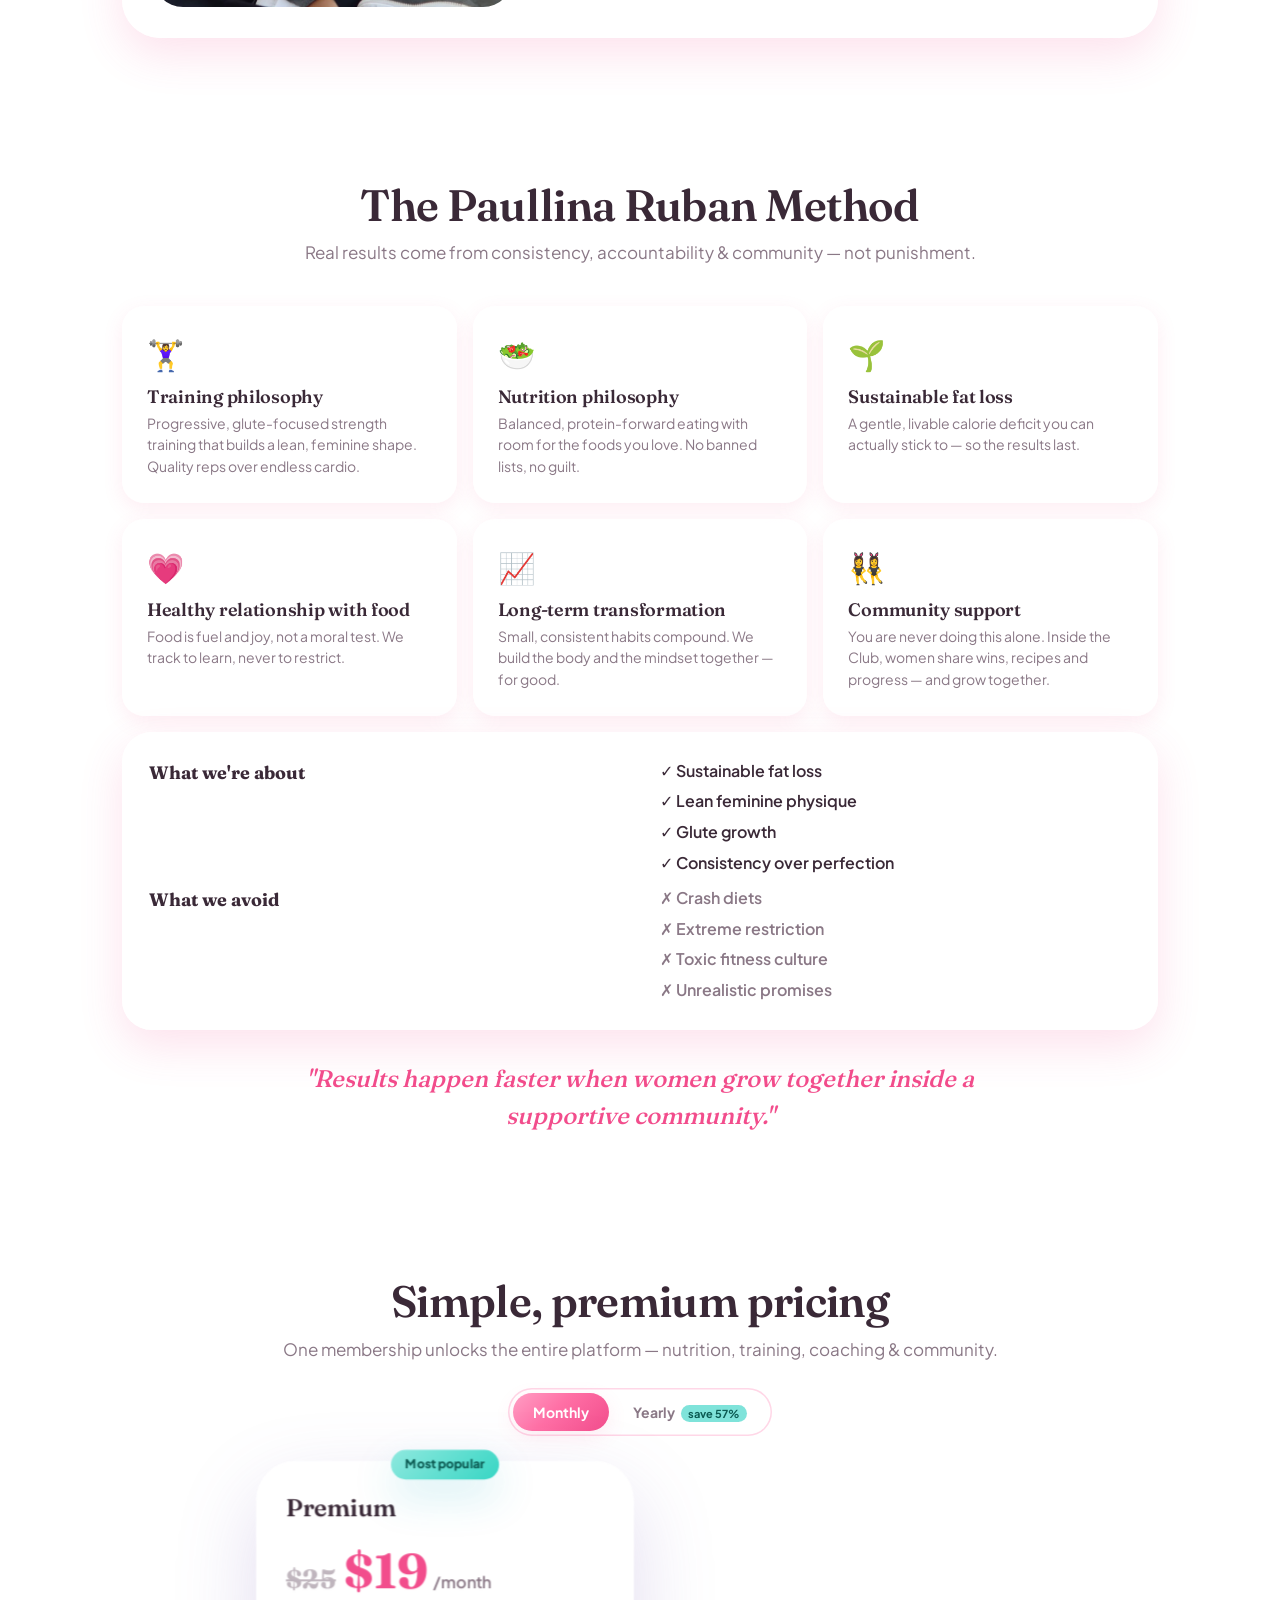
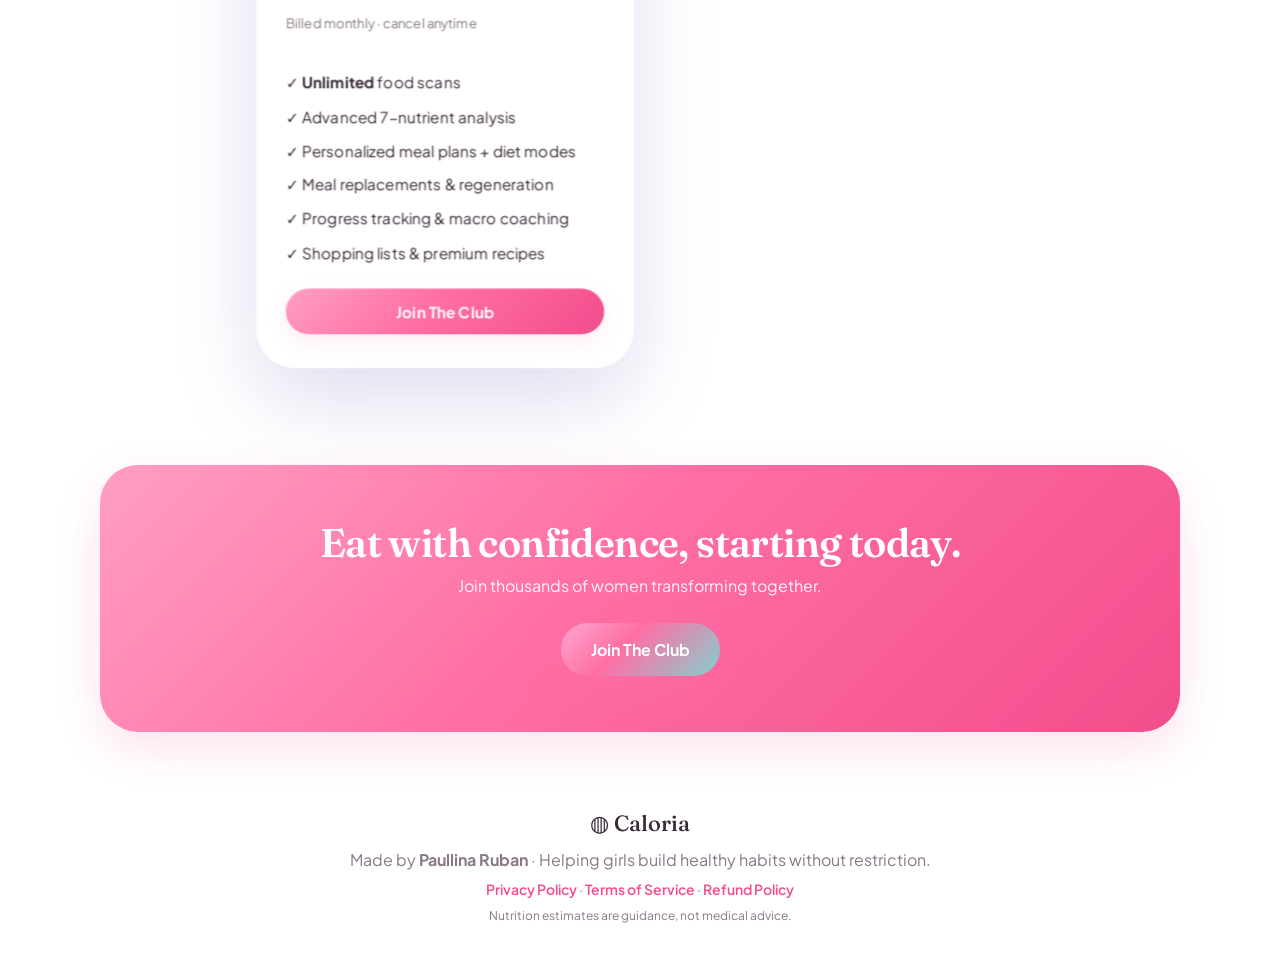
==== commit ad5c513b: "Update fronted pricing and trial messaging" ====
--- a/index.html
+++ b/index.html
@@ -222,7 +222,7 @@
           </div>
           <div class="plan-price">
             <span class="pp-compare" id="priceCompare">$25</span>
-            <span class="pp-amt" id="priceAmt">$19</span><span class="pp-per" id="pricePer">/month</span>
+            <span class="pp-amt" id="priceAmt">$19.99</span><span class="pp-per" id="pricePer">/month</span>
           </div>
           <p class="pp-note" id="priceNote">Billed monthly · cancel anytime</p>
           <ul class="plan-feats">
@@ -464,7 +464,7 @@
         <li>✓ Progress tracking &amp; premium recipes</li>
       </ul>
       <div class="bill-toggle paywall-toggle">
-        <button class="bt-opt active" data-interval="monthly">Monthly · <b id="pwMonthly"><s>$25</s> $19</b></button>
+        <button class="bt-opt active" data-interval="monthly">Monthly · <b id="pwMonthly"><s>$25</s> $19.99</b></button>
         <button class="bt-opt" data-interval="yearly">Yearly · <b id="pwYearly">$99</b></button>
       </div>
       <p class="trial-line">3 days free · No payment today</p>
@@ -518,7 +518,7 @@
       <div class="sub-gate-card glass-strong">
         <img class="sub-gate-logo" src="/assets/logo-mascot.png?v=1" alt="Caloria" />
         <span class="pill pill-aqua trial-pill">3 DAYS FREE</span>
-        <h2>Choose your plan and start your free trial</h2>
+        <h2 id="sgTitle">Choose your plan and start your free trial</h2>
         <p class="muted">Enjoy full access to everything Caloria has to offer for 3 days.</p>
         <ul class="plan-feats">
           <li>✓ Unlimited AI food scans</li>
@@ -1036,7 +1036,7 @@
             <li>✓ Shopping lists</li>
           </ul>
           <div class="bill-toggle">
-            <button class="bt-opt active" data-interval="monthly">Monthly · <b id="upMonthly"><s>$25</s> $19</b></button>
+            <button class="bt-opt active" data-interval="monthly">Monthly · <b id="upMonthly"><s>$25</s> $19.99</b></button>
             <button class="bt-opt" data-interval="yearly">Yearly · <b id="upYearly">$99</b></button>
           </div>
           <p class="refund-notice">All purchases are final and non-refundable. Please review your subscription carefully before purchasing.</p>
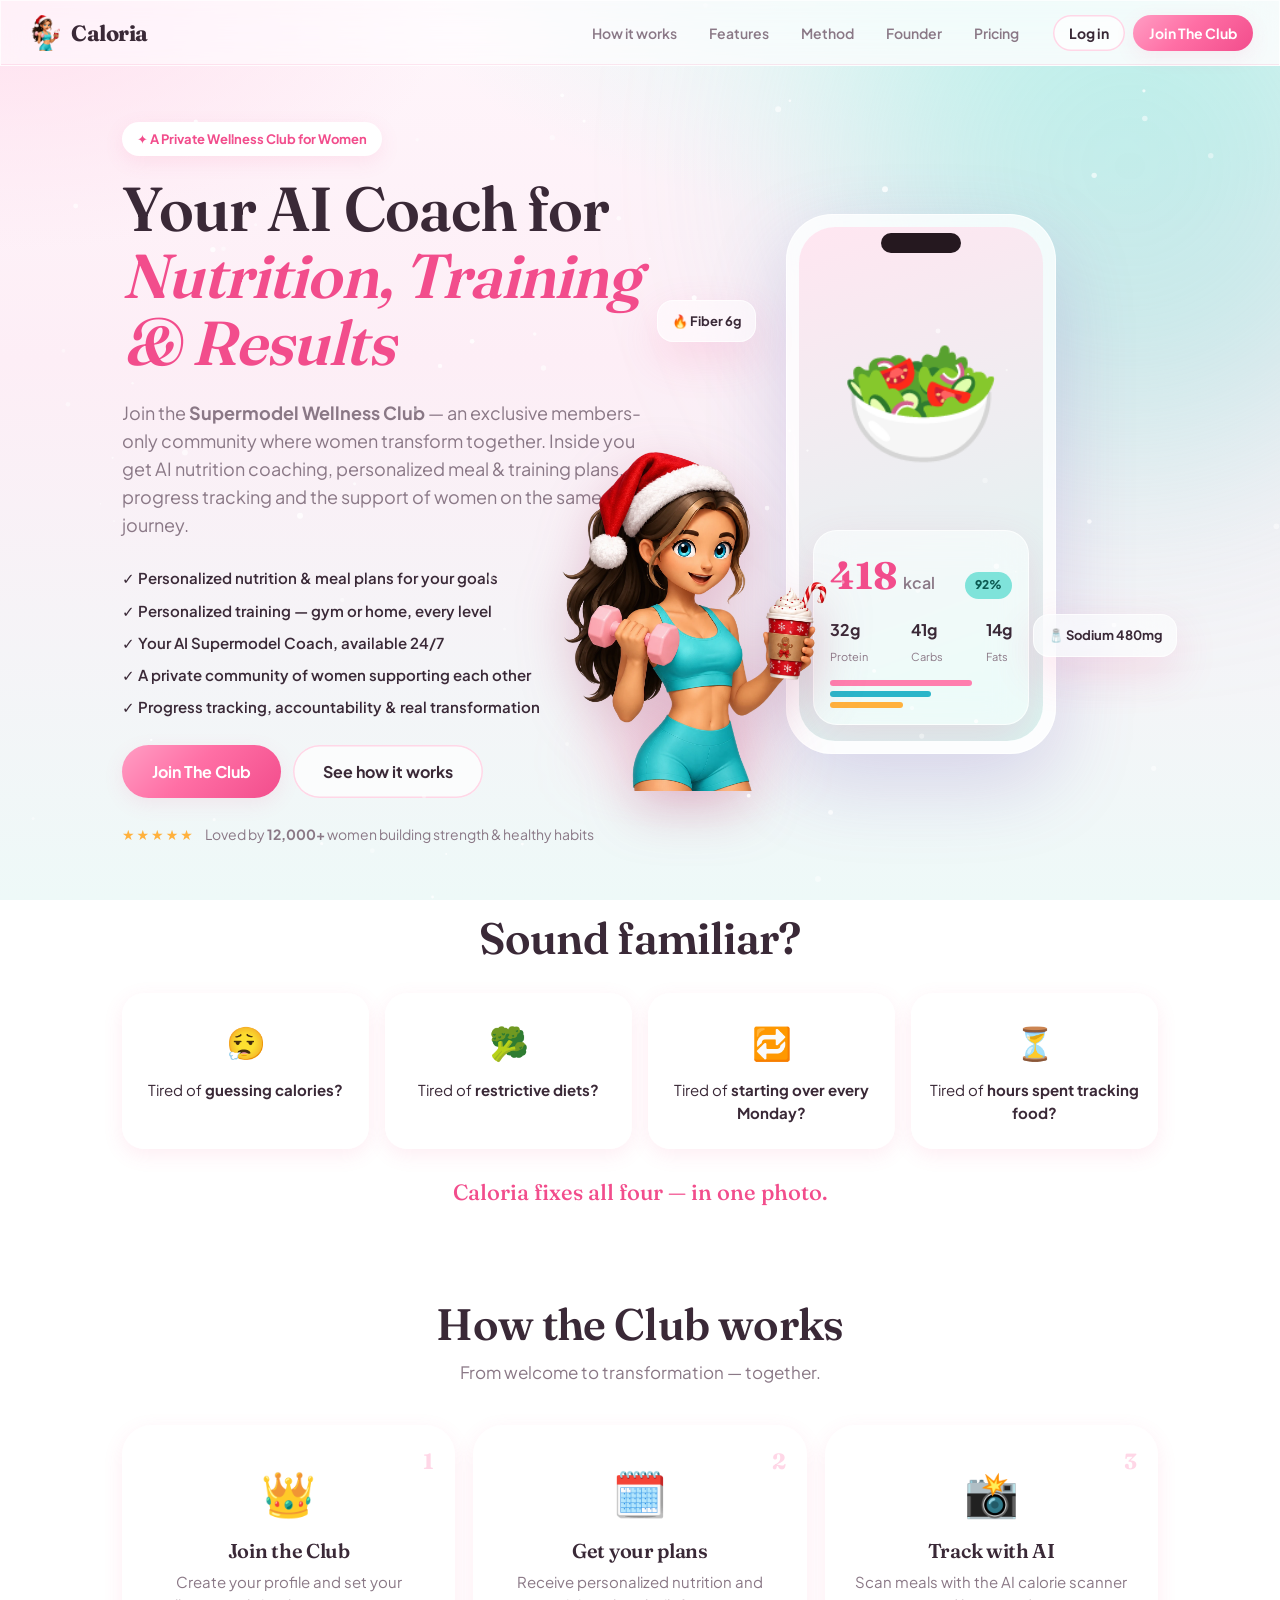
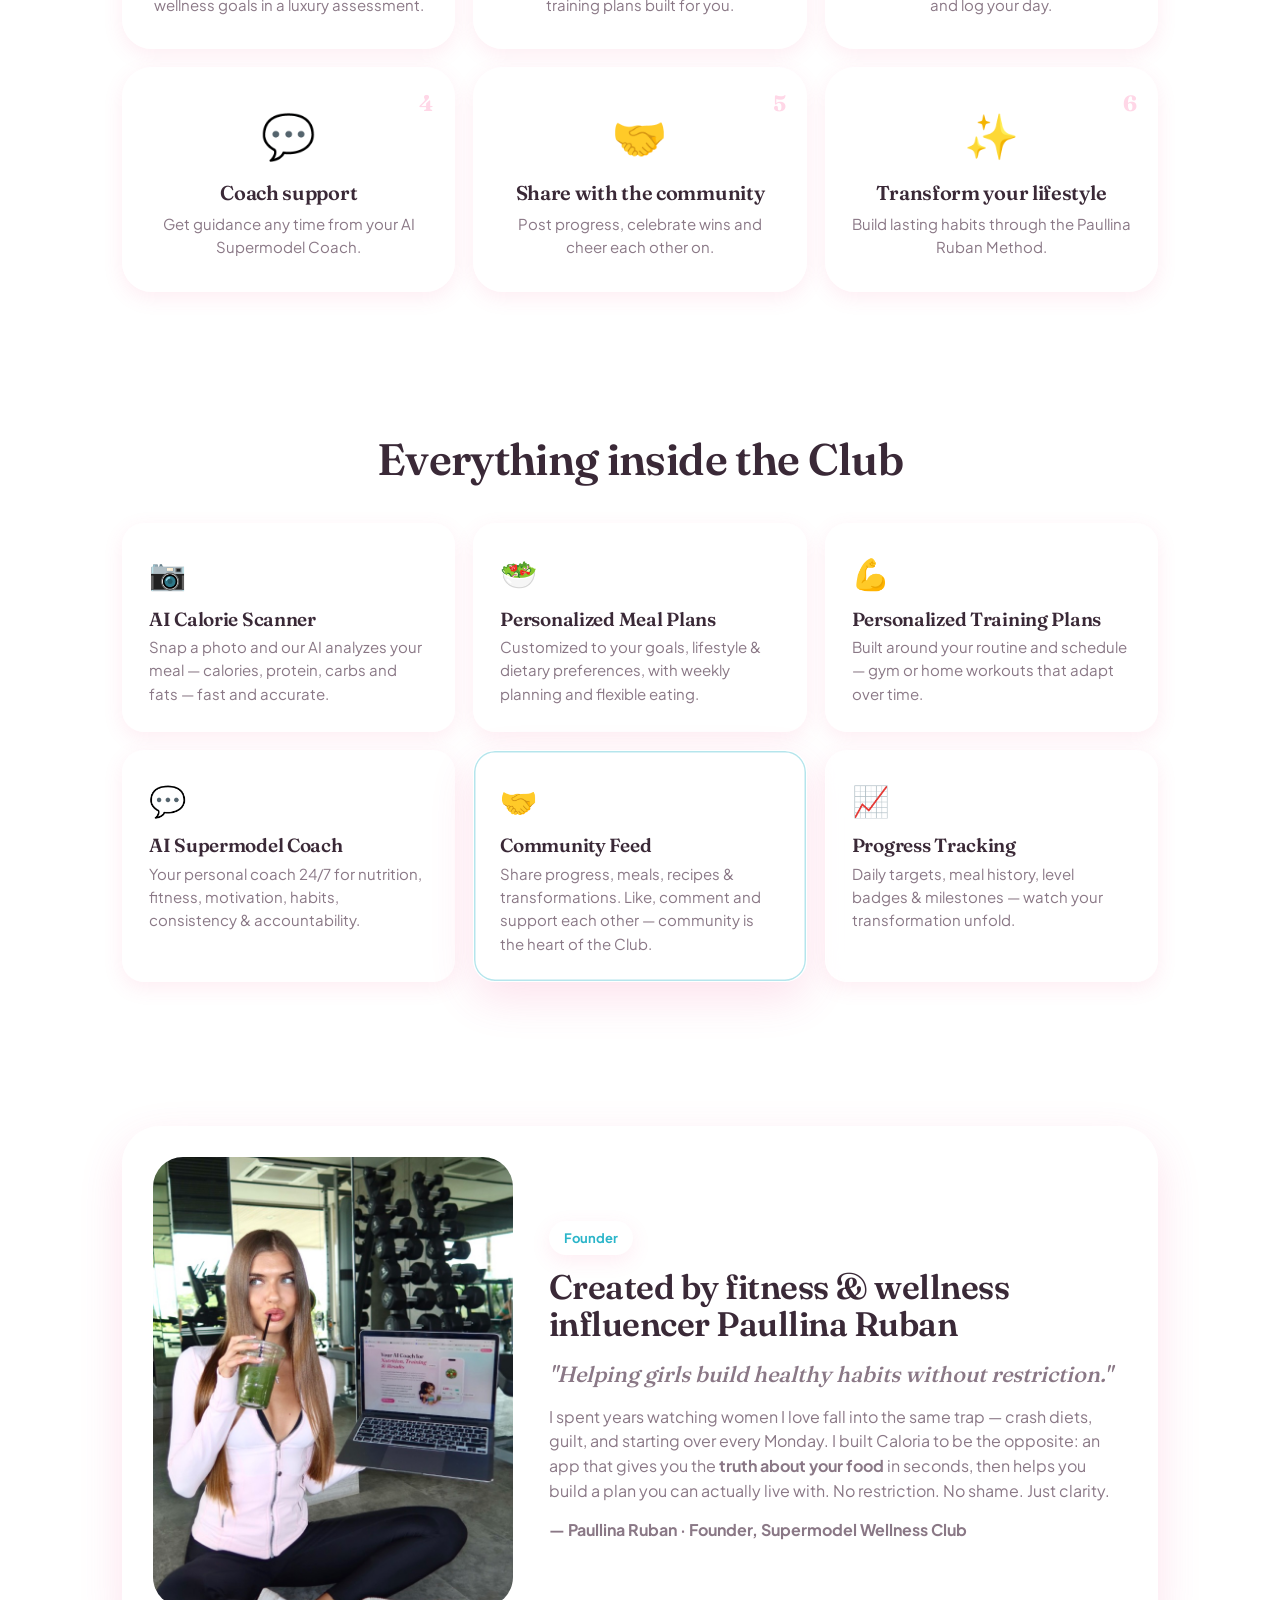
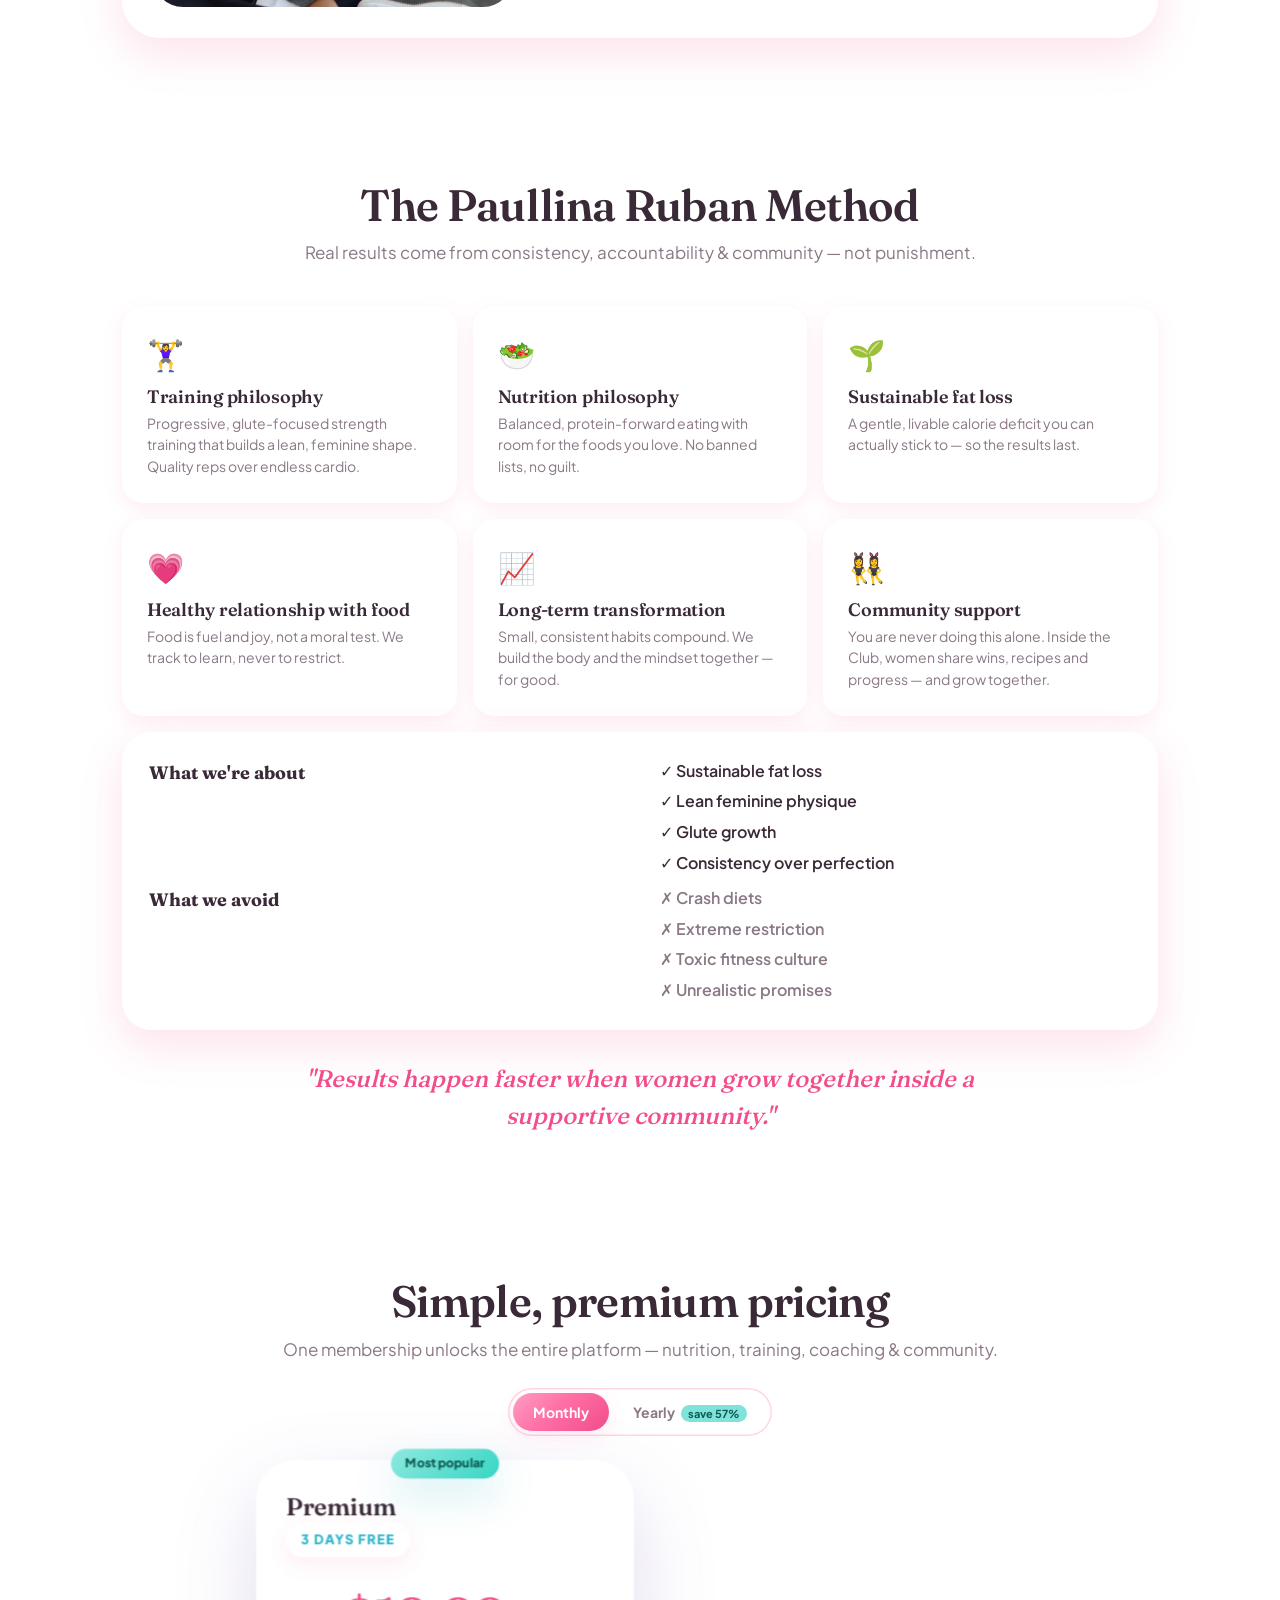
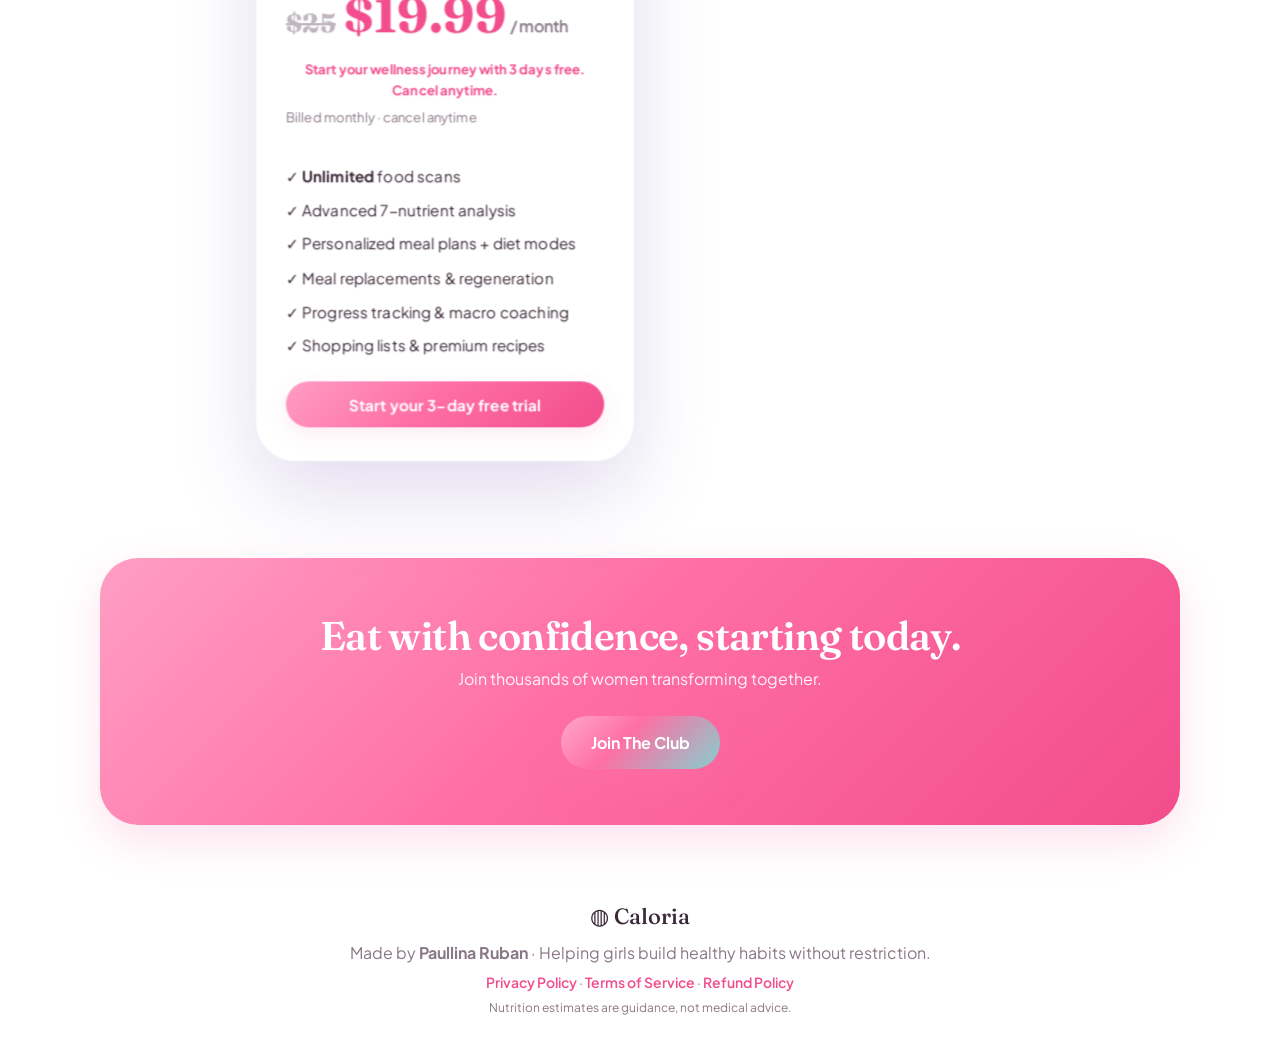
==== commit d723fb54: "Add files via upload" ====
--- a/index.html
+++ b/index.html
@@ -220,10 +220,12 @@
           <div class="cur-row cur-row-center">
             <select class="cur-select" aria-label="Currency"></select>
           </div>
+          <span class="pill pill-aqua trial-pill" style="align-self:flex-start;margin:2px 0 8px">3 DAYS FREE</span>
           <div class="plan-price">
             <span class="pp-compare" id="priceCompare">$25</span>
             <span class="pp-amt" id="priceAmt">$19.99</span><span class="pp-per" id="pricePer">/month</span>
           </div>
+          <p class="pp-trial-note trial-line" style="font-weight:700;margin:2px 0 6px">Start your wellness journey with 3 days free. Cancel anytime.</p>
           <p class="pp-note" id="priceNote">Billed monthly · cancel anytime</p>
           <ul class="plan-feats">
             <li>✓ <b>Unlimited</b> food scans</li>
@@ -233,7 +235,7 @@
             <li>✓ Progress tracking &amp; macro coaching</li>
             <li>✓ Shopping lists &amp; premium recipes</li>
           </ul>
-          <button class="btn btn-primary" id="pricingUpgradeBtn" data-auth="signup">Join The Club</button>
+          <button class="btn btn-primary" id="pricingUpgradeBtn" data-auth="signup">Start your 3-day free trial</button>
         </div>
       </div>
     </section>
@@ -474,7 +476,7 @@
     </div>
   </div>
 
-  <!-- ============== EMAIL-CAPTURE POPUP (new visitors, after ~3s) ============== -->
+  <!-- ============== 3-SECOND JOIN POPUP (new visitors, after ~3s) ============== -->
   <div class="ec-pop-overlay hidden" id="ecPop" role="dialog" aria-modal="true" aria-labelledby="ecPopTitle">
     <div class="ec-pop glass-strong">
       <button class="ec-pop-close" id="ecPopClose" type="button" aria-label="Close">×</button>
@@ -482,13 +484,7 @@
       <span class="pill pill-aqua trial-pill">3 DAYS FREE</span>
       <h3 id="ecPopTitle">Your 3-day glow-up starts here.</h3>
       <p class="ec-pop-sub">Join Caloria Club and get 3 days of full Premium access on us.</p>
-      <form id="ecPopForm" novalidate>
-        <input id="ecPopEmail" type="email" inputmode="email" autocomplete="email" placeholder="Enter your email address" />
-        <label class="ec-pop-consent"><input type="checkbox" id="ecPopConsent" />
-          <span>Send me wellness tips &amp; reminders by email. Unsubscribe anytime.</span></label>
-        <button class="btn btn-glow btn-block btn-lg" type="submit" id="ecPopBtn">Unlock My 3 Free Days</button>
-      </form>
-      <p class="ec-pop-err hidden" id="ecPopErr"></p>
+      <button class="btn btn-glow btn-block btn-lg" type="button" id="ecPopJoin">JOIN WITH 3 DAYS FREE TRIAL</button>
       <p class="ec-pop-fine">No payment today. Cancel anytime.</p>
     </div>
   </div>
@@ -1120,6 +1116,6 @@
        the PUBLIC (logged-out) landing too, not just the logged-in app. -->
   <script src="js/seasonal.js?v=2"></script>
   <script src="js/winter.js?v=2"></script>
-  <script src="js/app.js?v=68"></script>
+  <script src="js/app.js?v=70"></script>
 </body>
 </html>
--- a/css/styles.css
+++ b/css/styles.css
@@ -311,6 +311,12 @@
 .ob-ipair input { width: 100%; min-width: 0; border: none; background: transparent; font-family: var(--font-head); font-size: 30px; font-weight: 700; color: var(--rose-deep); }
 .ob-ipair input:focus { outline: none; }
 .ob-ipair em { font-style: normal; font-weight: 700; color: var(--ink-soft); }
+/* Per-field unit switcher (cm/in, kg/lbs) — reuses the brand pink pill look. */
+.ob-field-head { display: flex; align-items: center; justify-content: space-between; gap: 8px; min-height: 26px; }
+.ob-unit { display: inline-flex; gap: 3px; background: rgba(255,255,255,.7); padding: 3px; border-radius: 100px; box-shadow: inset 0 0 0 1.5px var(--blush); }
+.ob-unit-opt { padding: 4px 12px; border-radius: 100px; font-weight: 700; font-size: 12px; color: var(--ink-soft); cursor: pointer; transition: .2s; -webkit-user-select: none; user-select: none; }
+.ob-unit-opt.active { background: var(--grad-rose); color: #fff; box-shadow: var(--sh-sm); }
+@media (max-width: 440px) { .ob-body { grid-template-columns: 1fr; } }
 .ob-bmi { margin-top: 14px; padding: 14px 16px; border-radius: var(--r-md); background: var(--pink-50); box-shadow: inset 0 0 0 1.5px var(--blush); }
 .ob-bmi-val { font-size: 16px; font-weight: 600; color: var(--ink); }
 .ob-bmi-val b { font-family: var(--font-head); font-size: 22px; color: var(--rose-deep); }
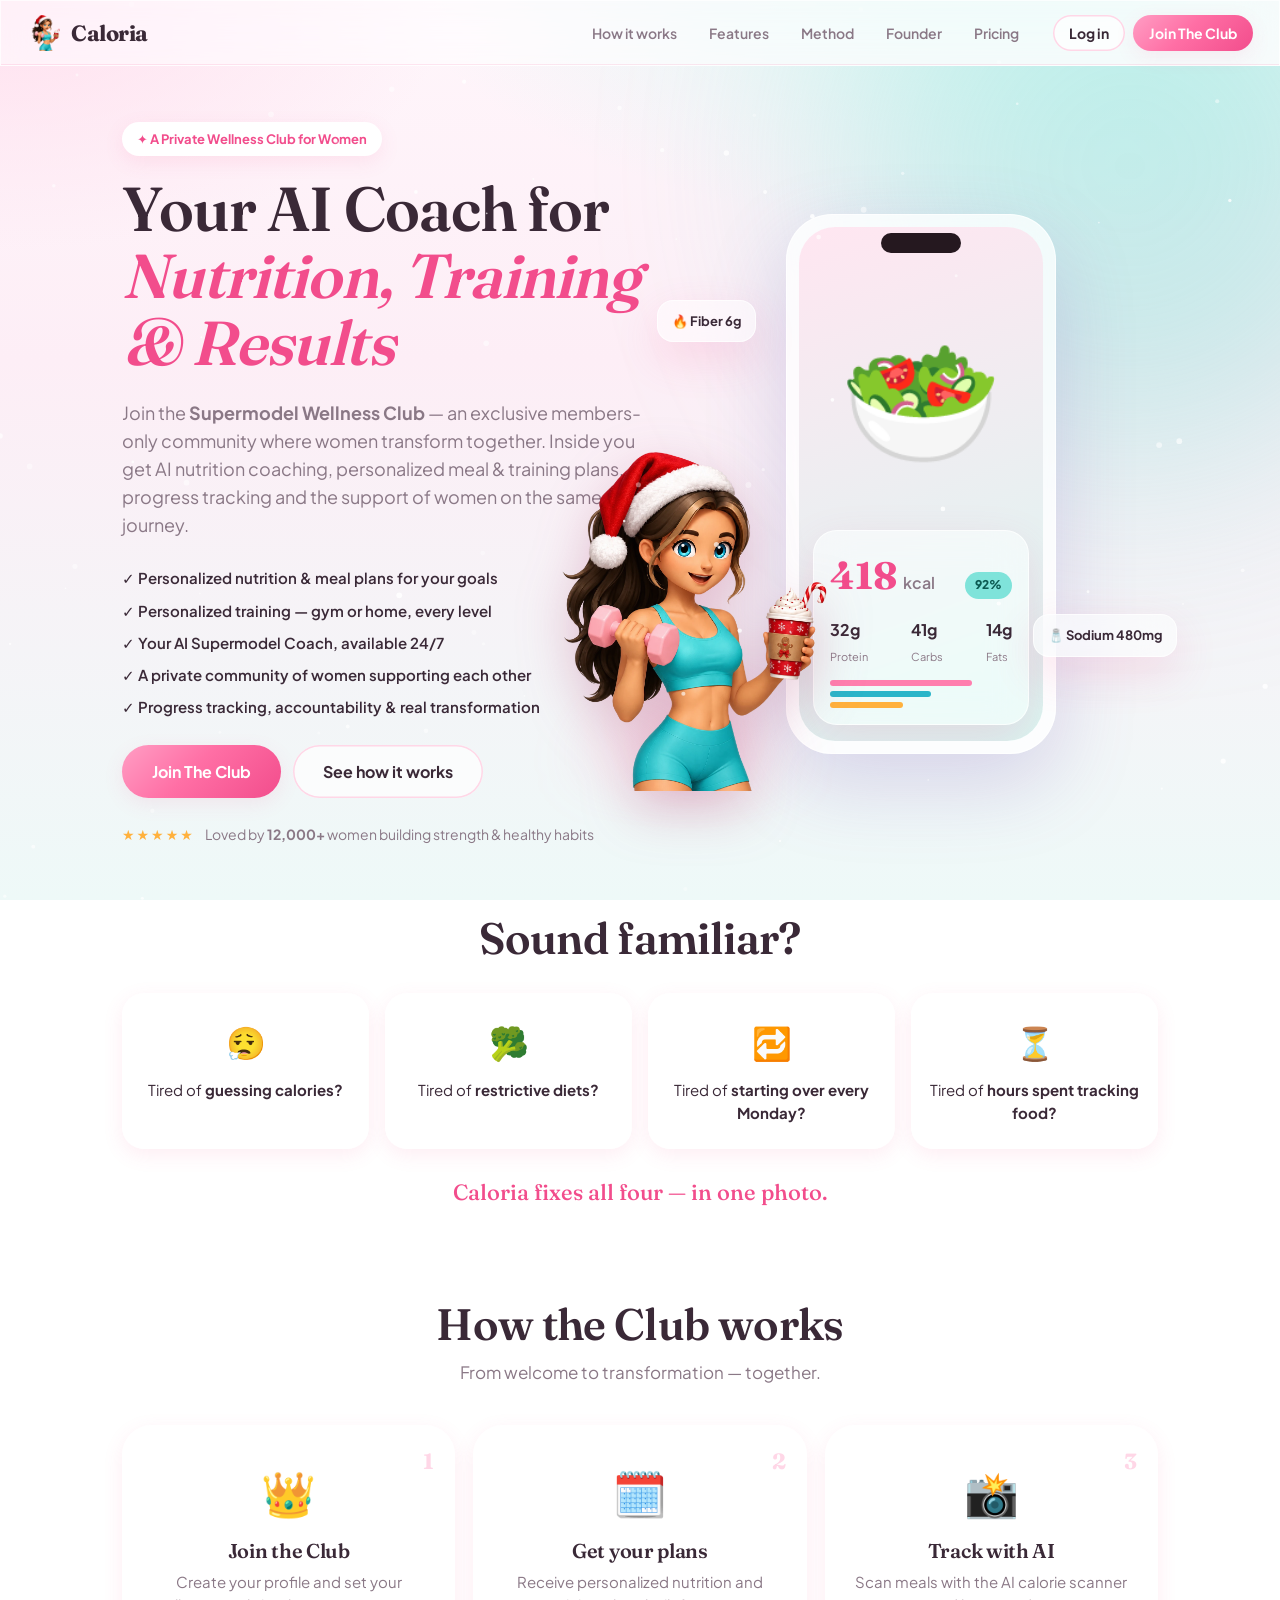
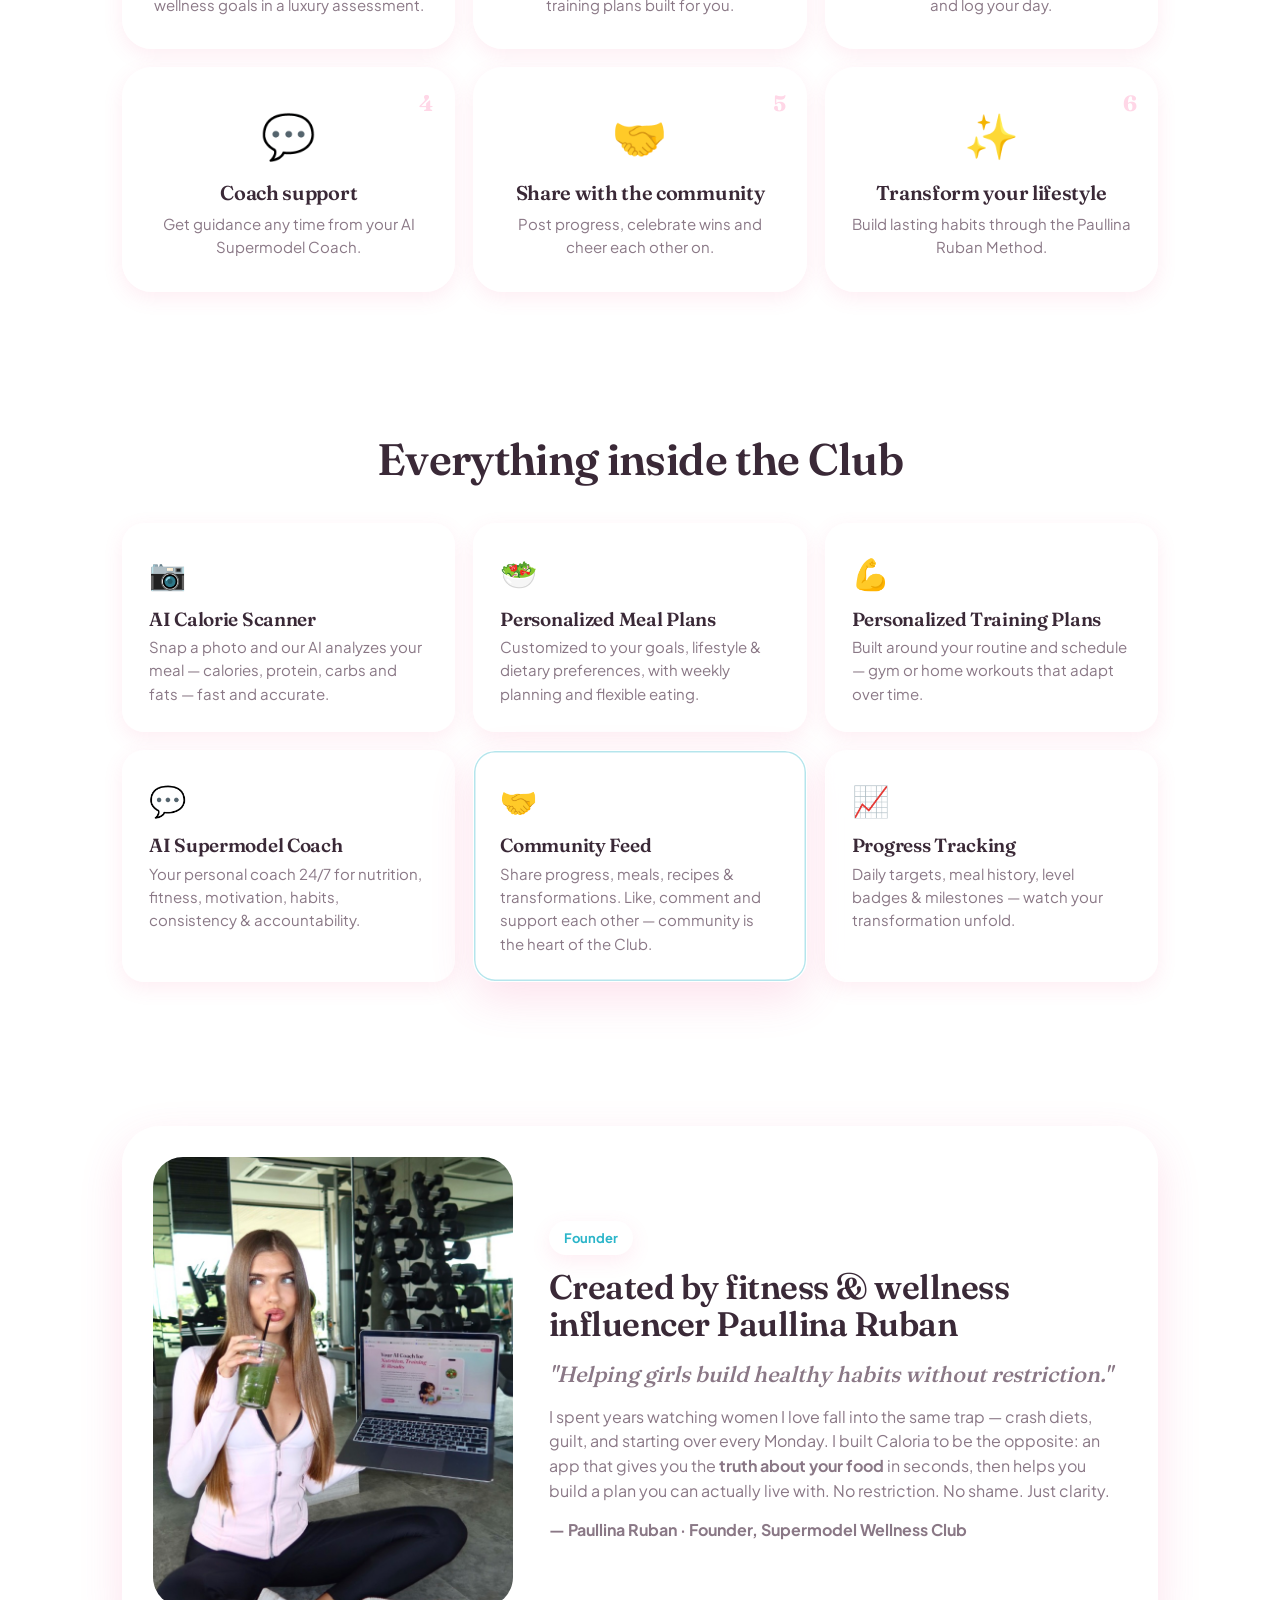
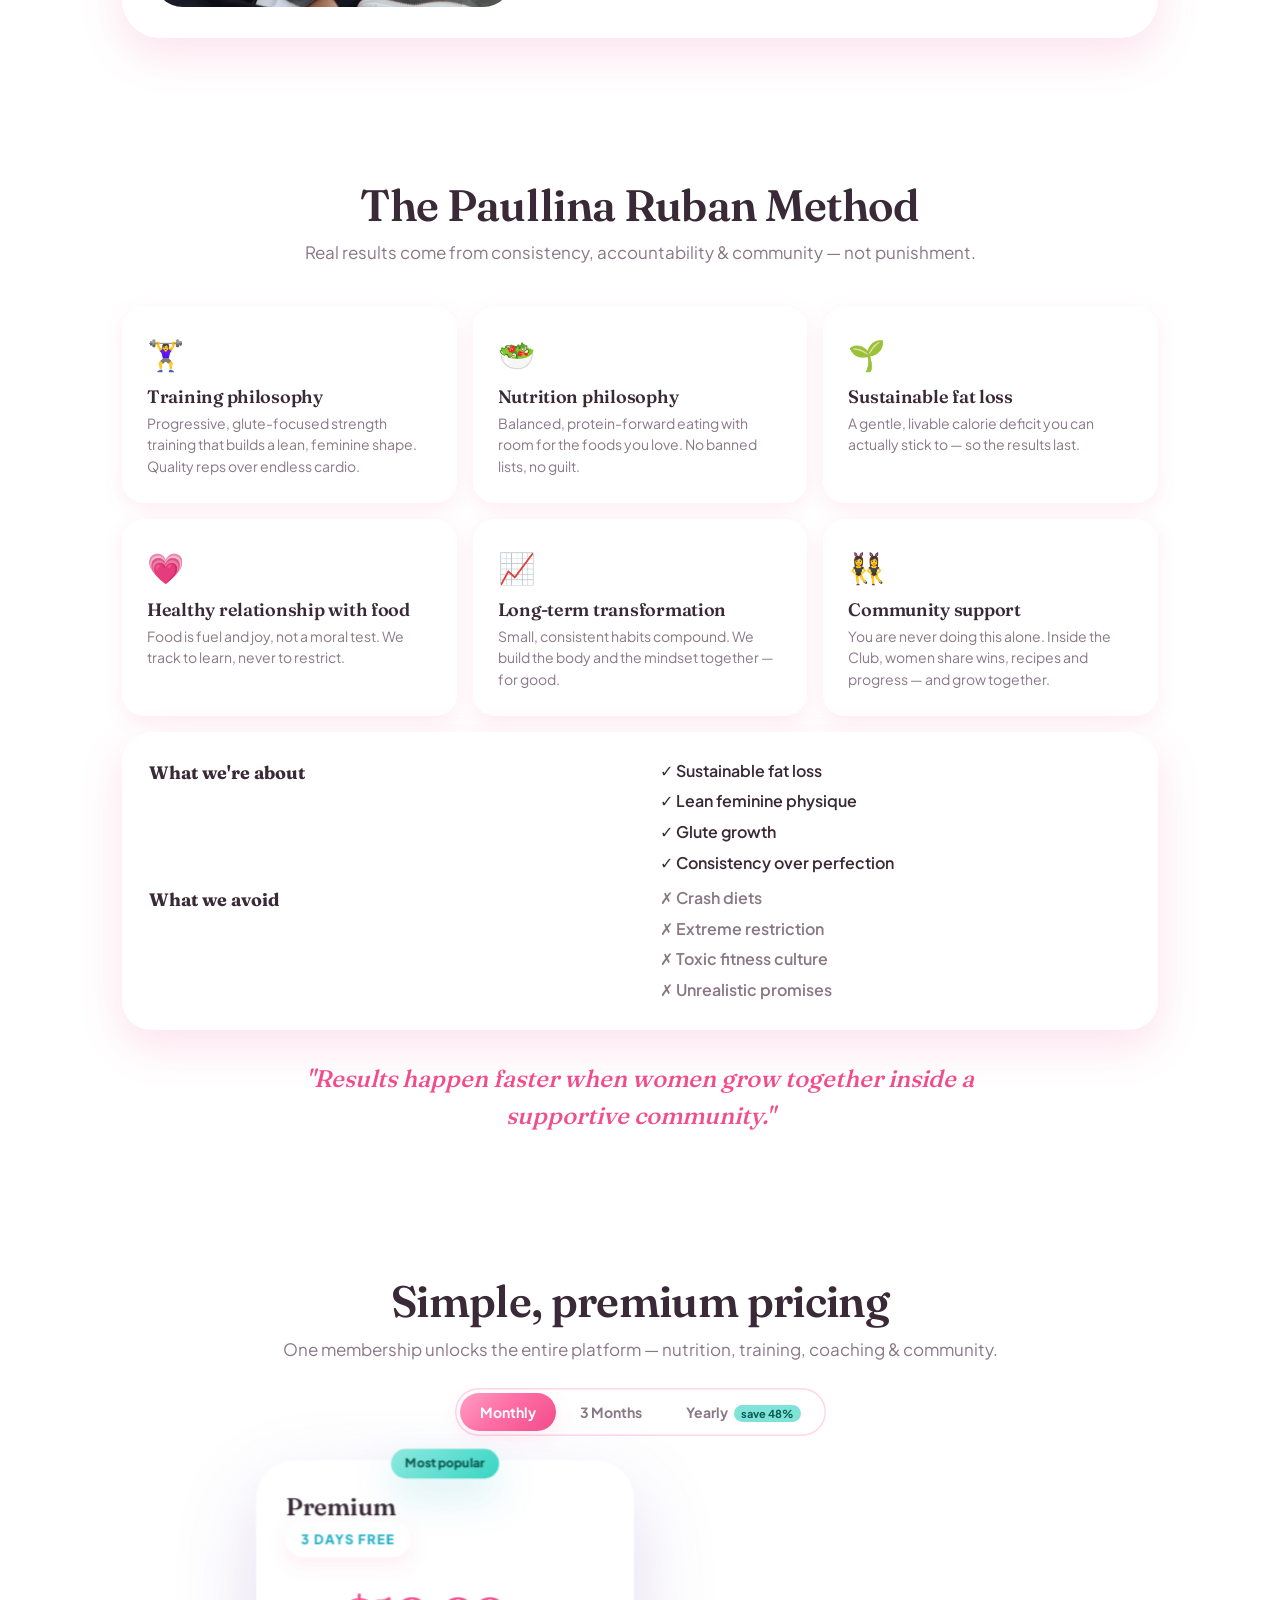
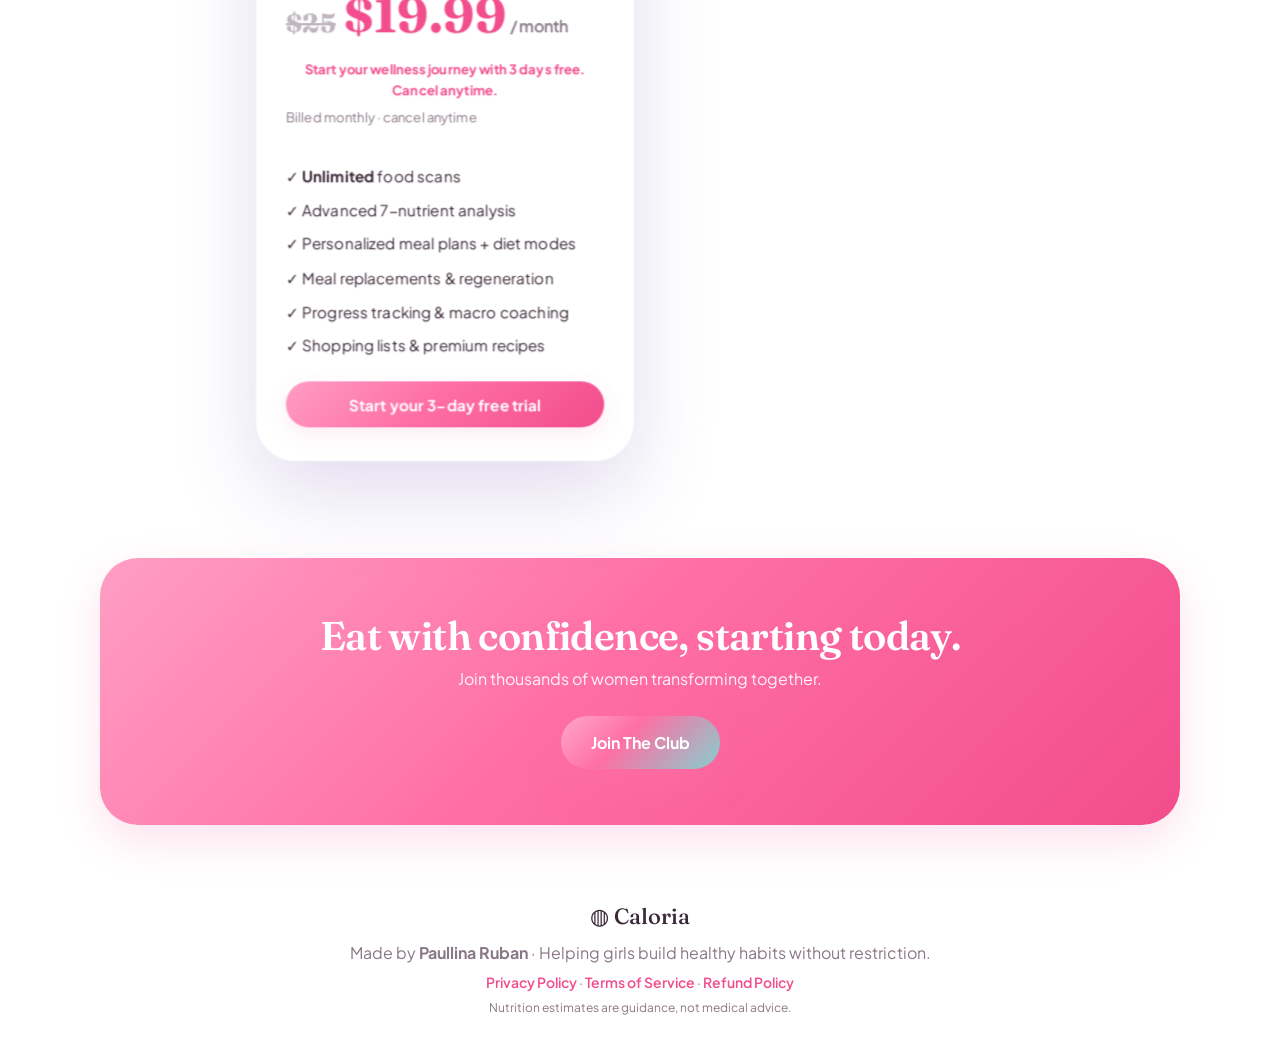
==== commit 3e33107e: "Add files via upload" ====
--- a/index.html
+++ b/index.html
@@ -34,7 +34,7 @@
   <meta name="mobile-web-app-capable" content="yes" />
 
   <link rel="stylesheet" href="css/fonts.css" />
-  <link rel="stylesheet" href="css/styles.css?v=50" />
+  <link rel="stylesheet" href="css/styles.css?v=51" />
   <link rel="stylesheet" href="css/winter.css?v=2" />
   <!-- Native (Capacitor) refinements — inert on the web -->
   <link rel="stylesheet" href="css/native.css?v=1" />
@@ -210,6 +210,7 @@
 
       <div class="bill-toggle">
         <button class="bt-opt active" data-interval="monthly">Monthly</button>
+        <button class="bt-opt" data-interval="quarterly">3 Months</button>
         <button class="bt-opt" data-interval="yearly">Yearly <span class="save">save 45%</span></button>
       </div>
 
@@ -467,7 +468,8 @@
       </ul>
       <div class="bill-toggle paywall-toggle">
         <button class="bt-opt active" data-interval="monthly">Monthly · <b id="pwMonthly"><s>$25</s> $19.99</b></button>
-        <button class="bt-opt" data-interval="yearly">Yearly · <b id="pwYearly">$99</b></button>
+        <button class="bt-opt" data-interval="quarterly">3 Months · <b id="pwQuarterly">$50</b></button>
+        <button class="bt-opt" data-interval="yearly">Yearly · <b id="pwYearly">$125</b></button>
       </div>
       <p class="trial-line">3 days free · No payment today</p>
       <button class="btn btn-glow btn-block btn-lg" id="paywallCheckout">Start My 3-Day Free Trial →</button>
@@ -486,6 +488,25 @@
       <p class="ec-pop-sub">Join Caloria Club and get 3 days of full Premium access on us.</p>
       <button class="btn btn-glow btn-block btn-lg" type="button" id="ecPopJoin">JOIN WITH 3 DAYS FREE TRIAL</button>
       <p class="ec-pop-fine">No payment today. Cancel anytime.</p>
+    </div>
+  </div>
+
+  <!-- ============== LUCKY WHEEL POPUP (new visitors, after ~5s) ============== -->
+  <div class="ec-pop-overlay hidden" id="lwPop" role="dialog" aria-modal="true" aria-labelledby="lwTitle">
+    <div class="ec-pop lw-card glass-strong">
+      <button class="ec-pop-close" id="lwClose" type="button" aria-label="Close">×</button>
+      <div id="lwIntro">
+        <span class="pill pill-aqua">A LITTLE GIFT 🎀</span>
+        <h3 id="lwTitle">WAIT! A little gift for you 🎀</h3>
+        <p class="ec-pop-sub">Spin the wheel and unlock your exclusive Caloria Club offer!</p>
+        <div class="lw-wheel-wrap">
+          <div class="lw-pointer" aria-hidden="true"></div>
+          <svg class="lw-wheel" id="lwWheel" viewBox="0 0 200 200" aria-hidden="true"></svg>
+        </div>
+        <button class="btn btn-glow btn-block btn-lg" type="button" id="lwSpin">SPIN THE WHEEL</button>
+        <p class="ec-pop-fine" id="lwOdds"></p>
+      </div>
+      <div id="lwResult" class="hidden"></div>
     </div>
   </div>
 
@@ -528,7 +549,8 @@
         </div>
         <div class="bill-toggle">
           <button class="bt-opt active" data-interval="monthly">Monthly · <b id="sgMonthly">$19.99</b></button>
-          <button class="bt-opt" data-interval="yearly">Yearly · <b id="sgYearly">$99</b></button>
+          <button class="bt-opt" data-interval="quarterly">3 Months · <b id="sgQuarterly">$50</b></button>
+          <button class="bt-opt" data-interval="yearly">Yearly · <b id="sgYearly">$125</b></button>
         </div>
         <p class="trial-line">3 days free · No payment today</p>
         <button class="btn btn-glow btn-block btn-lg" id="sgCheckout">Start My 3-Day Free Trial →</button>
@@ -1033,7 +1055,8 @@
           </ul>
           <div class="bill-toggle">
             <button class="bt-opt active" data-interval="monthly">Monthly · <b id="upMonthly"><s>$25</s> $19.99</b></button>
-            <button class="bt-opt" data-interval="yearly">Yearly · <b id="upYearly">$99</b></button>
+            <button class="bt-opt" data-interval="quarterly">3 Months · <b id="upQuarterly">$50</b></button>
+            <button class="bt-opt" data-interval="yearly">Yearly · <b id="upYearly">$125</b></button>
           </div>
           <p class="refund-notice">All purchases are final and non-refundable. Please review your subscription carefully before purchasing.</p>
           <button class="btn btn-primary btn-block btn-lg" id="checkoutBtn">Upgrade to Premium</button>
@@ -1116,6 +1139,7 @@
        the PUBLIC (logged-out) landing too, not just the logged-in app. -->
   <script src="js/seasonal.js?v=2"></script>
   <script src="js/winter.js?v=2"></script>
-  <script src="js/app.js?v=70"></script>
+  <script src="js/app.js?v=71"></script>
+  <script src="js/wheel.js?v=1"></script>
 </body>
 </html>
--- a/css/styles.css
+++ b/css/styles.css
@@ -343,6 +343,28 @@
 .ec-pop-close { position: absolute; top: 12px; right: 14px; background: none; border: none; font-size: 24px; line-height: 1; color: var(--ink-soft); cursor: pointer; }
 @media (max-width: 420px) { .ec-pop { padding: 24px 18px 20px; } .ec-pop h3 { font-size: 21px; } }
 
+/* ---- Lucky Wheel popup ---- */
+.lw-card { max-width: 400px; }
+.lw-card .pill { margin-bottom: 4px; }
+.lw-wheel-wrap { position: relative; width: 240px; height: 240px; margin: 14px auto 18px; }
+.lw-wheel { width: 100%; height: 100%; display: block; transform-origin: 50% 50%;
+  filter: drop-shadow(0 10px 22px rgba(42,34,48,.20)); border-radius: 50%;
+  background: #fff; }
+.lw-pointer { position: absolute; top: -6px; left: 50%; transform: translateX(-50%); z-index: 2;
+  width: 0; height: 0; border-left: 13px solid transparent; border-right: 13px solid transparent;
+  border-top: 20px solid var(--rose-deep, #b03a66); filter: drop-shadow(0 2px 2px rgba(0,0,0,.18)); }
+.lw-win-pill { margin-bottom: 6px; }
+.lw-win-h { font-family: var(--font-head); font-size: 25px; color: var(--rose-deep); margin: 8px 0 4px; line-height: 1.15; }
+.lw-win-sub { color: var(--ink-soft); font-size: 14px; font-weight: 700; letter-spacing: .3px; margin: 0 0 12px; text-transform: uppercase; }
+.lw-win-price { display: flex; flex-direction: column; align-items: center; gap: 2px; margin: 0 0 10px; }
+.lw-win-price s { color: var(--ink-soft); font-size: 15px; }
+.lw-win-now { font-family: var(--font-head); font-size: 22px; font-weight: 800; color: var(--rose, #e36aa0); }
+.lw-win-terms { color: var(--ink-soft); font-size: 12.5px; line-height: 1.45; margin: 0 0 14px; }
+@media (max-width: 420px) {
+  .lw-wheel-wrap { width: 210px; height: 210px; }
+  .lw-win-h { font-size: 22px; }
+}
+
 /* Primary results CTA — sits directly under the macro card, above the benefits */
 .ob-join-cta { margin-top: 18px; }
 .ob-join-note { margin-top: 8px; text-align: center; color: var(--ink-soft); font-size: 12px; }
@@ -512,7 +534,7 @@
 .wo-meta { display: inline-block; margin-top: 8px; font-size: 12px; font-weight: 700; color: var(--ink-soft); background: rgba(255,255,255,.7); padding: 4px 12px; border-radius: 100px; box-shadow: inset 0 0 0 1.5px var(--blush); }
 .wo-complete-btn { margin-top: 4px; }
 .refund-notice { font-size: 12px; line-height: 1.45; color: var(--ink-soft); background: rgba(255,255,255,.55); border-radius: 12px; padding: 10px 12px; margin: 12px 0; text-align: center; box-shadow: inset 0 0 0 1.5px var(--blush); }
-/* (Retired Caloria Starter plan styles removed — pricing is $19.99/mo & $99/yr only.) */
+/* (Retired Caloria Starter plan styles removed — pricing is $19.99/mo, $50/3mo & $125/yr.) */
 .workout-history-block { margin-top: 22px; }
 .wh-title { font-size: 16px; margin-bottom: 10px; }
 .wh-row { display: flex; justify-content: space-between; align-items: center; padding: 12px 14px; border-radius: 14px; background: var(--glass-strong); box-shadow: var(--sh-sm); margin-bottom: 8px; }
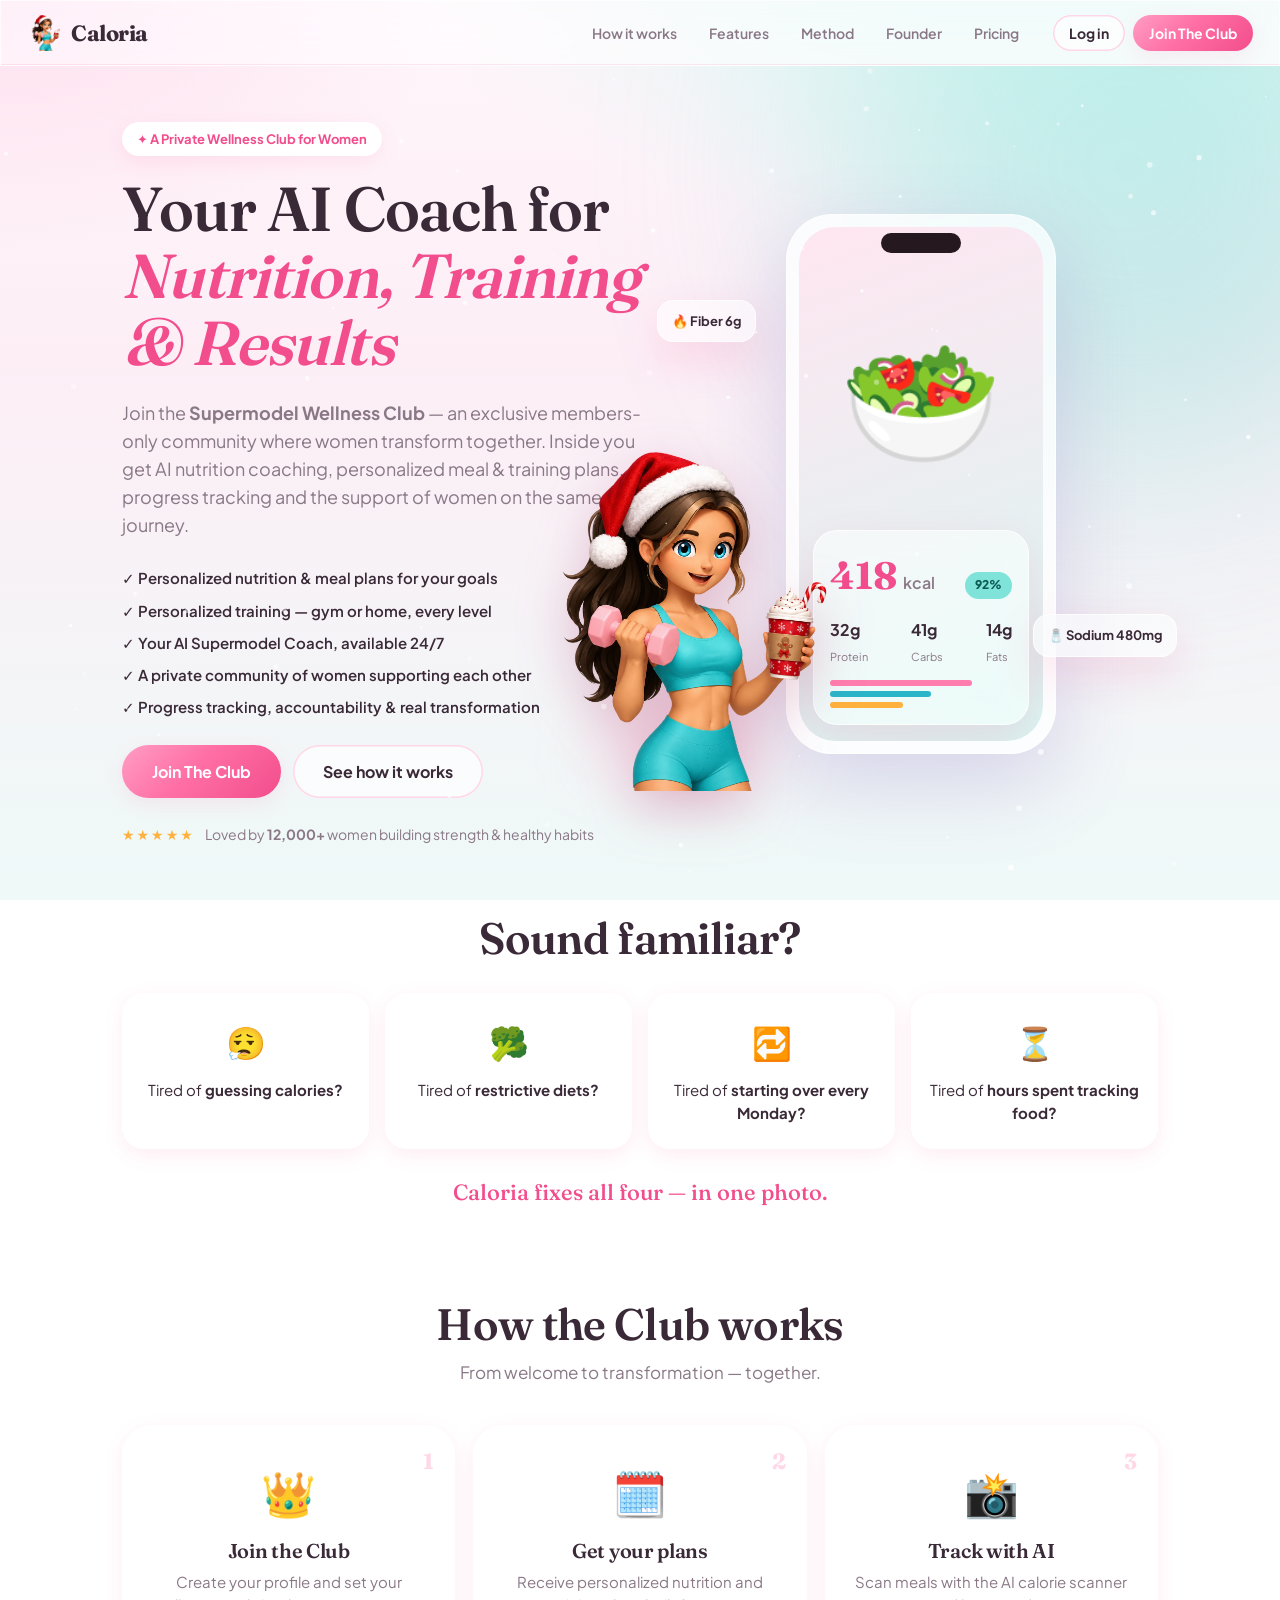
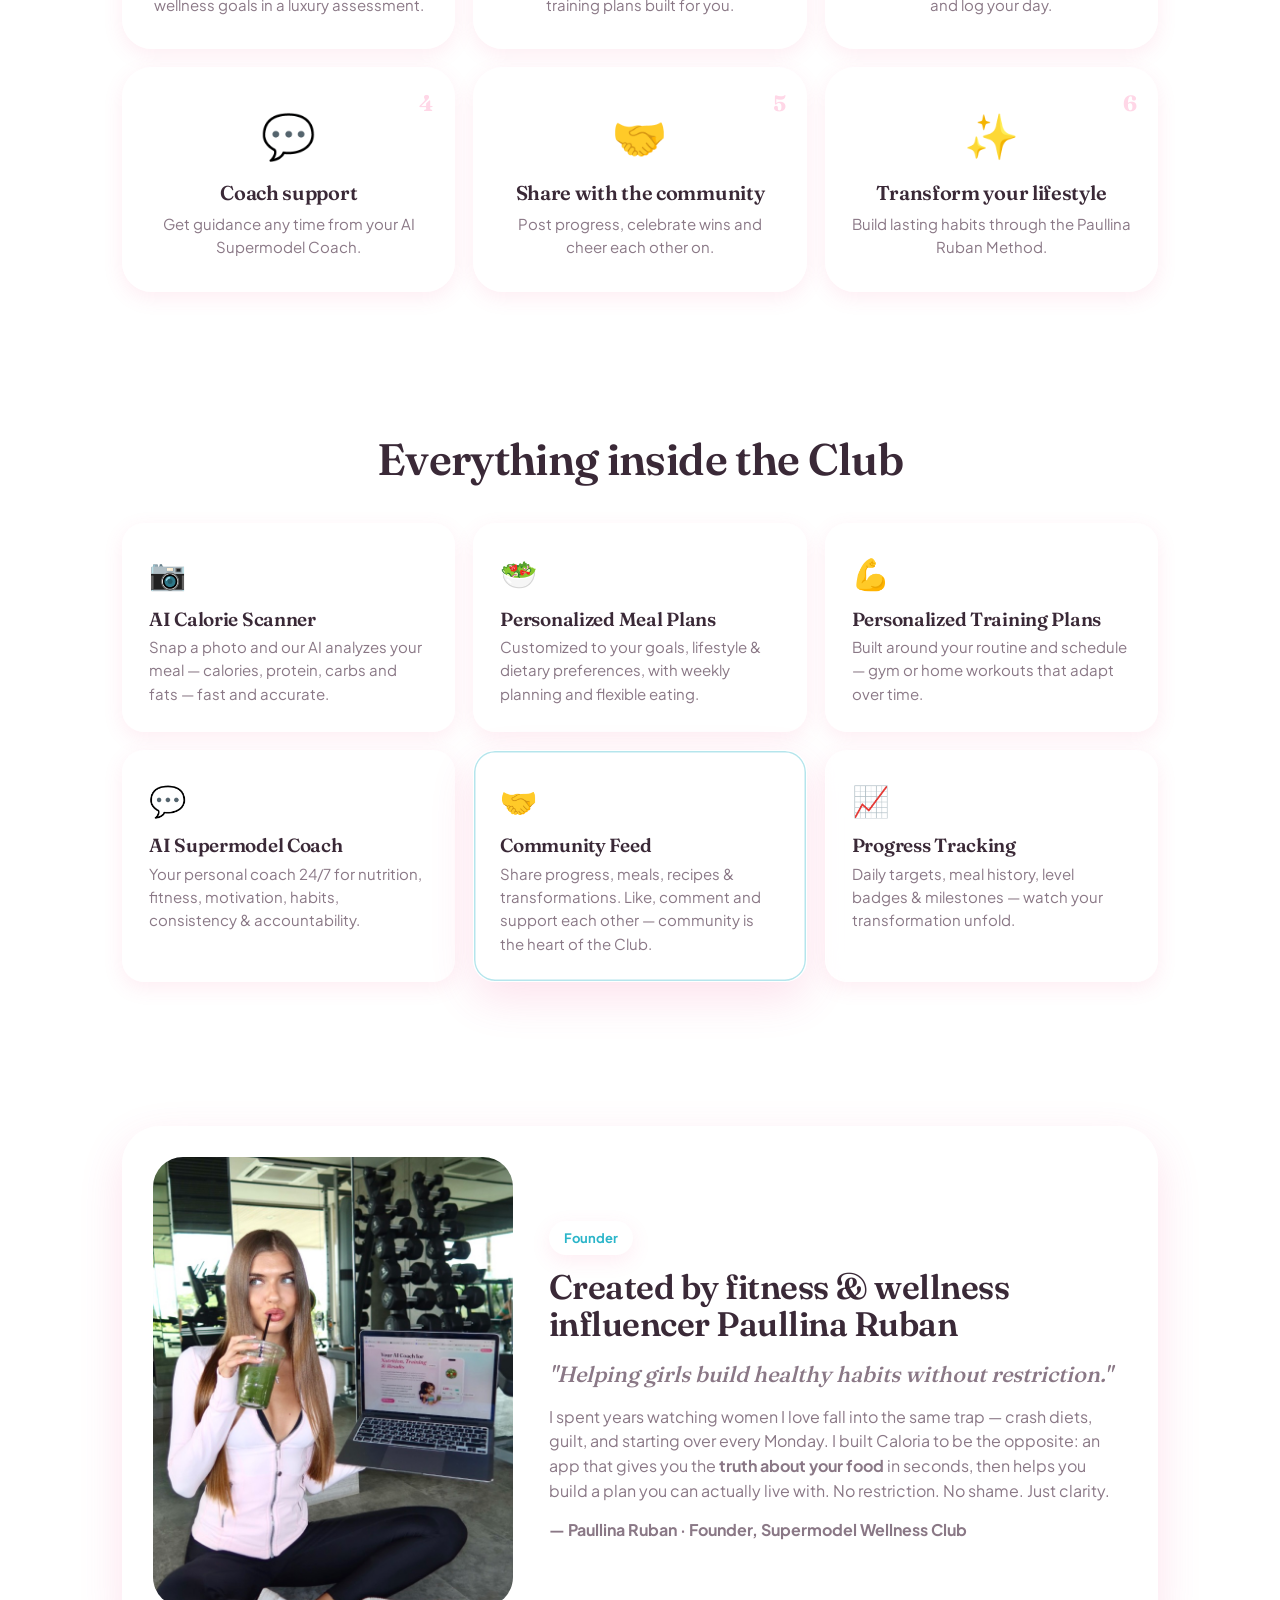
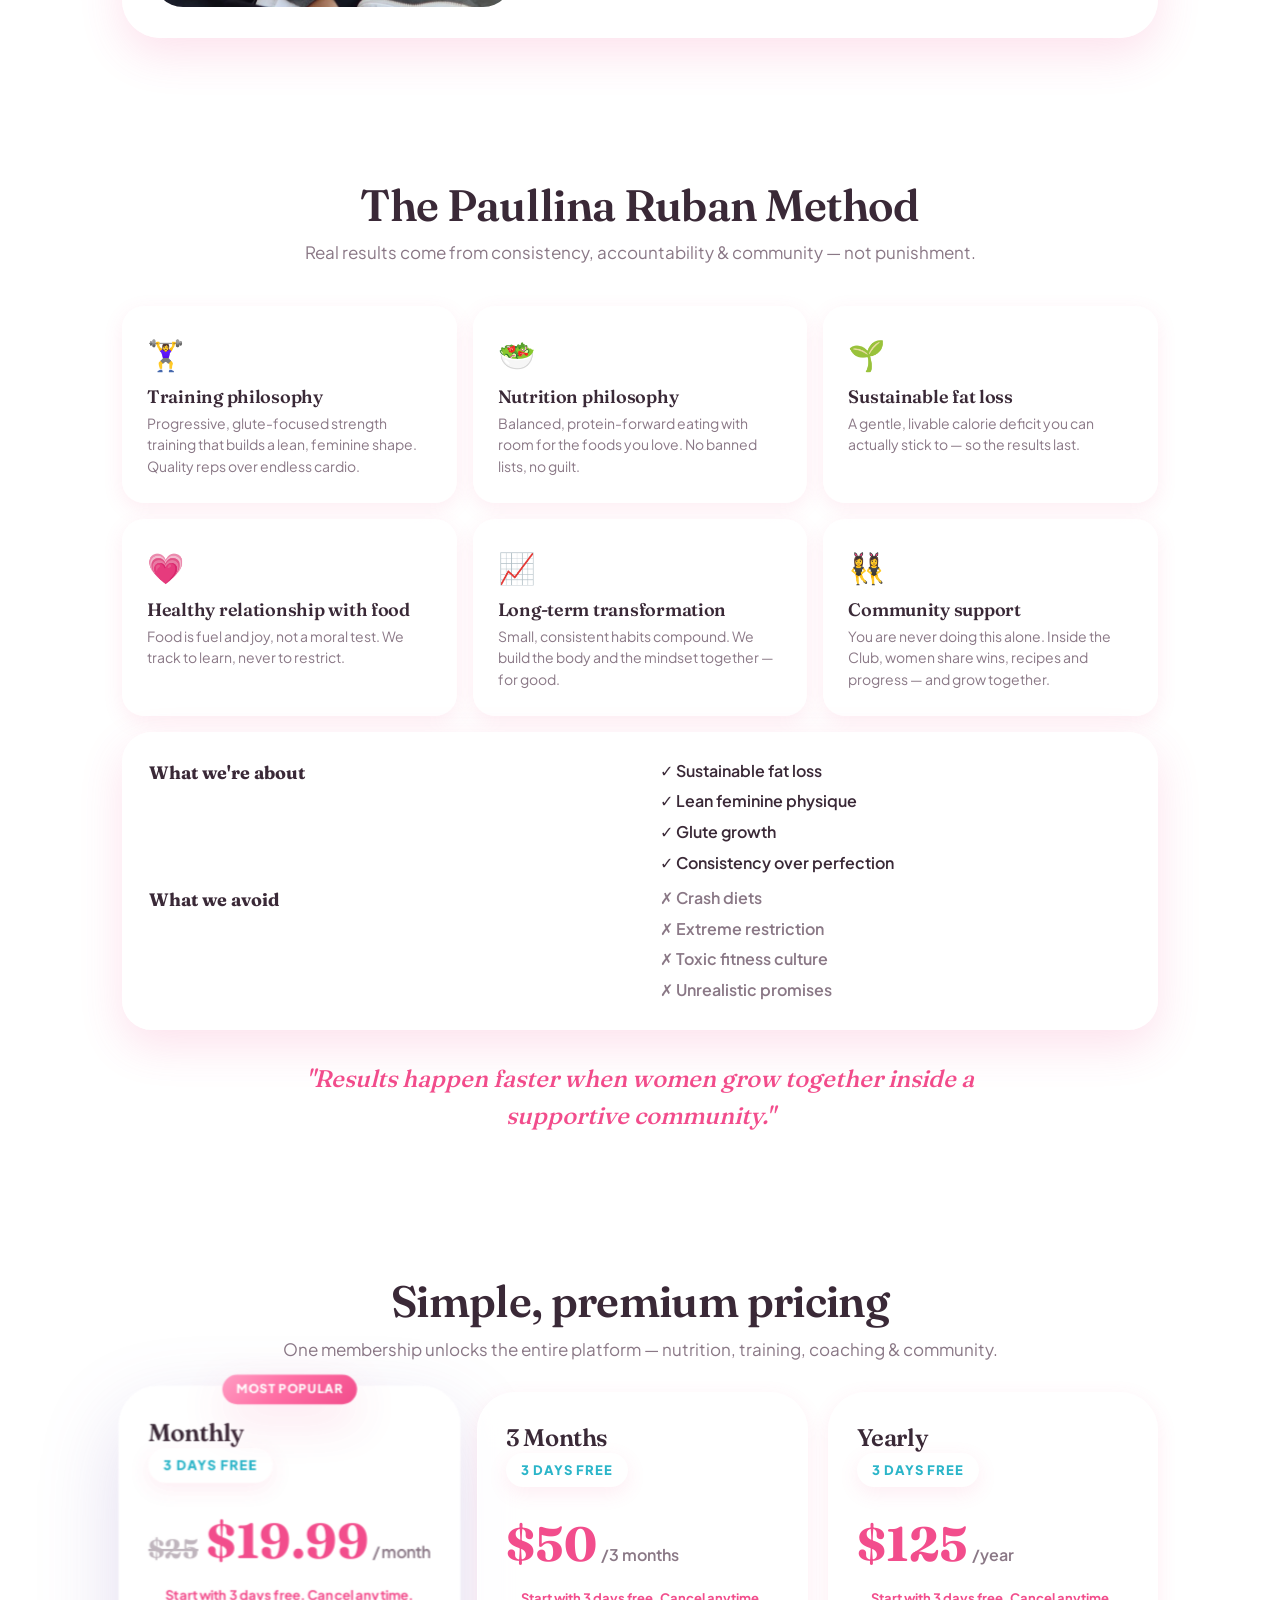
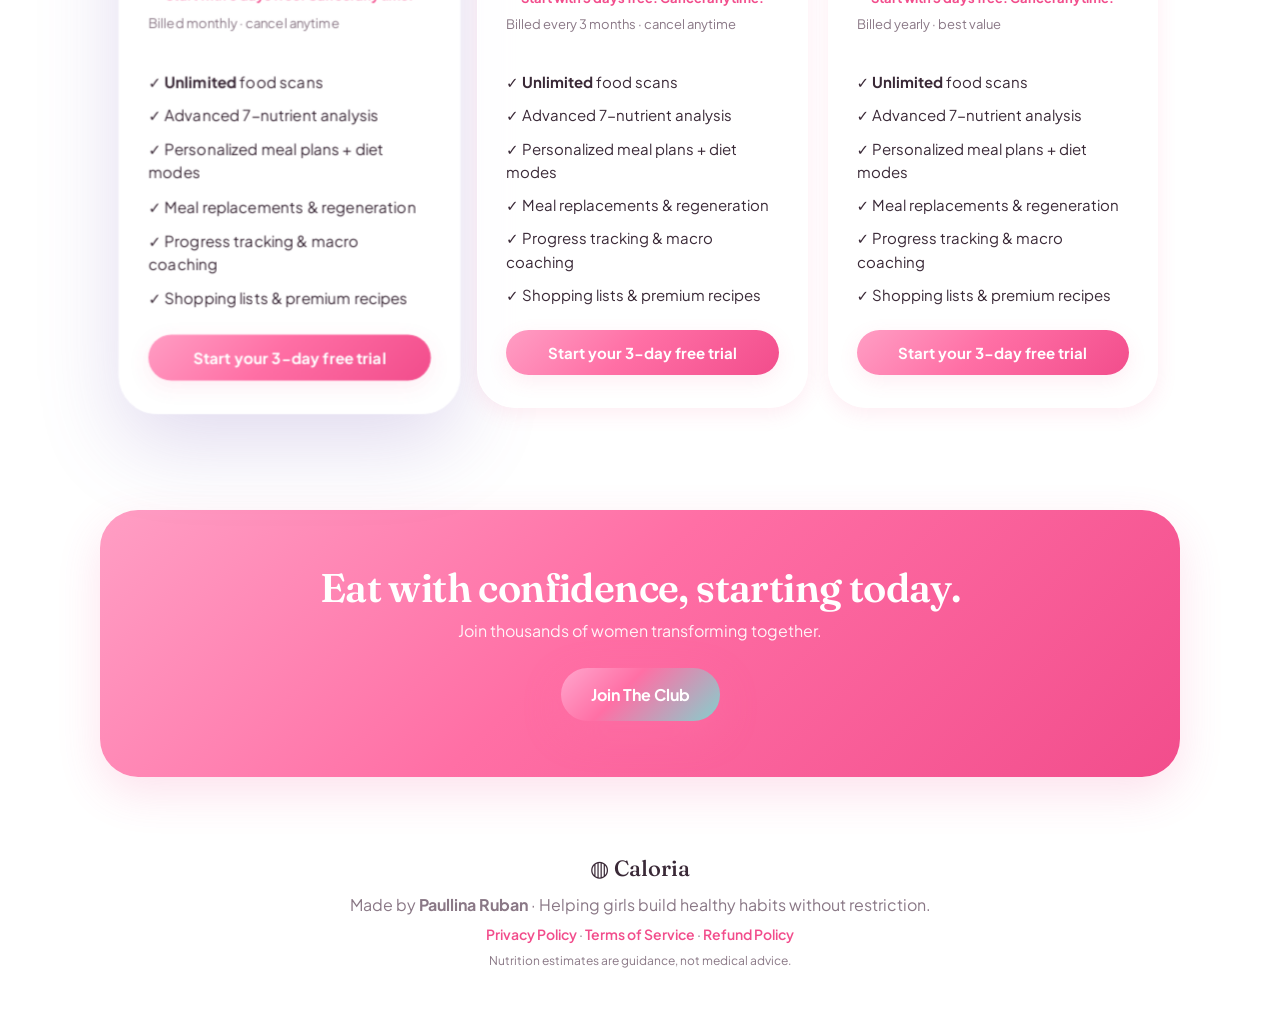
==== commit b42f99e2: "Add files via upload" ====
--- a/index.html
+++ b/index.html
@@ -34,7 +34,7 @@
   <meta name="mobile-web-app-capable" content="yes" />
 
   <link rel="stylesheet" href="css/fonts.css" />
-  <link rel="stylesheet" href="css/styles.css?v=51" />
+  <link rel="stylesheet" href="css/styles.css?v=53" />
   <link rel="stylesheet" href="css/winter.css?v=2" />
   <!-- Native (Capacitor) refinements — inert on the web -->
   <link rel="stylesheet" href="css/native.css?v=1" />
@@ -208,26 +208,25 @@
       <h2 class="section-title">Simple, premium pricing</h2>
       <p class="section-sub">One membership unlocks the entire platform — nutrition, training, coaching &amp; community.</p>
 
-      <div class="bill-toggle">
-        <button class="bt-opt active" data-interval="monthly">Monthly</button>
-        <button class="bt-opt" data-interval="quarterly">3 Months</button>
-        <button class="bt-opt" data-interval="yearly">Yearly <span class="save">save 45%</span></button>
-      </div>
-
-      <div class="plans">
+      <div class="cur-row cur-row-center" style="margin-top:18px">
+        <select class="cur-select" aria-label="Currency"></select>
+      </div>
+
+      <!-- All three plans shown at once (no toggle). Same Premium membership, three
+           billing intervals. Trial pills/notes carry class trial-pill/trial-line so
+           applyPricing() shows them only to trial-eligible visitors. -->
+      <div class="plans plans-3">
+        <!-- Monthly (highlighted — most popular) -->
         <div class="plan plan-premium glass-strong">
-          <span class="plan-badge">Most popular</span>
-          <h3>Premium</h3>
-          <div class="cur-row cur-row-center">
-            <select class="cur-select" aria-label="Currency"></select>
-          </div>
+          <span class="plan-badge popular">MOST POPULAR</span>
+          <h3>Monthly</h3>
           <span class="pill pill-aqua trial-pill" style="align-self:flex-start;margin:2px 0 8px">3 DAYS FREE</span>
           <div class="plan-price">
-            <span class="pp-compare" id="priceCompare">$25</span>
-            <span class="pp-amt" id="priceAmt">$19.99</span><span class="pp-per" id="pricePer">/month</span>
-          </div>
-          <p class="pp-trial-note trial-line" style="font-weight:700;margin:2px 0 6px">Start your wellness journey with 3 days free. Cancel anytime.</p>
-          <p class="pp-note" id="priceNote">Billed monthly · cancel anytime</p>
+            <span class="pp-compare" id="pmCompare">$25</span>
+            <span class="pp-amt" id="pmAmt">$19.99</span><span class="pp-per" id="pmPer">/month</span>
+          </div>
+          <p class="pp-trial-note trial-line" style="font-weight:700;margin:2px 0 6px">Start with 3 days free. Cancel anytime.</p>
+          <p class="pp-note" id="pmNote">Billed monthly · cancel anytime</p>
           <ul class="plan-feats">
             <li>✓ <b>Unlimited</b> food scans</li>
             <li>✓ Advanced 7-nutrient analysis</li>
@@ -236,7 +235,47 @@
             <li>✓ Progress tracking &amp; macro coaching</li>
             <li>✓ Shopping lists &amp; premium recipes</li>
           </ul>
-          <button class="btn btn-primary" id="pricingUpgradeBtn" data-auth="signup">Start your 3-day free trial</button>
+          <button class="btn btn-primary pp-plan-btn" id="pmBtn" data-interval="monthly" data-auth="signup">Start your 3-day free trial</button>
+        </div>
+
+        <!-- 3 Months -->
+        <div class="plan glass-strong">
+          <h3>3 Months</h3>
+          <span class="pill pill-aqua trial-pill" style="align-self:flex-start;margin:2px 0 8px">3 DAYS FREE</span>
+          <div class="plan-price">
+            <span class="pp-amt" id="pqAmt">$50</span><span class="pp-per" id="pqPer">/3 months</span>
+          </div>
+          <p class="pp-trial-note trial-line" style="font-weight:700;margin:2px 0 6px">Start with 3 days free. Cancel anytime.</p>
+          <p class="pp-note" id="pqNote">Billed every 3 months · cancel anytime</p>
+          <ul class="plan-feats">
+            <li>✓ <b>Unlimited</b> food scans</li>
+            <li>✓ Advanced 7-nutrient analysis</li>
+            <li>✓ Personalized meal plans + diet modes</li>
+            <li>✓ Meal replacements &amp; regeneration</li>
+            <li>✓ Progress tracking &amp; macro coaching</li>
+            <li>✓ Shopping lists &amp; premium recipes</li>
+          </ul>
+          <button class="btn btn-primary pp-plan-btn" id="pqBtn" data-interval="quarterly" data-auth="signup">Start your 3-day free trial</button>
+        </div>
+
+        <!-- Yearly -->
+        <div class="plan glass-strong">
+          <h3>Yearly</h3>
+          <span class="pill pill-aqua trial-pill" style="align-self:flex-start;margin:2px 0 8px">3 DAYS FREE</span>
+          <div class="plan-price">
+            <span class="pp-amt" id="pyAmt">$125</span><span class="pp-per" id="pyPer">/year</span>
+          </div>
+          <p class="pp-trial-note trial-line" style="font-weight:700;margin:2px 0 6px">Start with 3 days free. Cancel anytime.</p>
+          <p class="pp-note" id="pyNote">Billed yearly · best value</p>
+          <ul class="plan-feats">
+            <li>✓ <b>Unlimited</b> food scans</li>
+            <li>✓ Advanced 7-nutrient analysis</li>
+            <li>✓ Personalized meal plans + diet modes</li>
+            <li>✓ Meal replacements &amp; regeneration</li>
+            <li>✓ Progress tracking &amp; macro coaching</li>
+            <li>✓ Shopping lists &amp; premium recipes</li>
+          </ul>
+          <button class="btn btn-primary pp-plan-btn" id="pyBtn" data-interval="yearly" data-auth="signup">Start your 3-day free trial</button>
         </div>
       </div>
     </section>
@@ -1139,7 +1178,7 @@
        the PUBLIC (logged-out) landing too, not just the logged-in app. -->
   <script src="js/seasonal.js?v=2"></script>
   <script src="js/winter.js?v=2"></script>
-  <script src="js/app.js?v=71"></script>
+  <script src="js/app.js?v=72"></script>
   <script src="js/wheel.js?v=1"></script>
 </body>
 </html>
--- a/css/styles.css
+++ b/css/styles.css
@@ -197,11 +197,13 @@
 .cur-row label { font-size: 13px; font-weight: 600; color: var(--ink-soft); }
 .cur-select { font-family: var(--font-body); font-weight: 700; font-size: 14px; color: var(--ink); background: var(--white); border: 1.5px solid var(--blush); border-radius: 100px; padding: 8px 14px; cursor: pointer; outline: none; }
 .cur-select:focus { border-color: var(--rose); }
-.plans { display: grid; grid-template-columns: 1fr 1fr; gap: 20px; max-width: 760px; margin: 30px auto 0; }
+.plans { display: grid; grid-template-columns: repeat(3, 1fr); gap: 20px; max-width: 1040px; margin: 30px auto 0; align-items: stretch; }
 .plan { position: relative; border-radius: var(--r-xl); padding: 32px 28px; box-shadow: var(--sh-sm); display: flex; flex-direction: column; }
 .plan > .btn { margin-top: auto; }
 .plan-premium { box-shadow: var(--sh-lg); transform: scale(1.02); }
-.plan-badge { position: absolute; top: -12px; left: 50%; transform: translateX(-50%); background: var(--grad-aqua); color: #0c5b53; font-weight: 800; font-size: 12px; padding: 5px 14px; border-radius: 100px; box-shadow: var(--sh-aqua); }
+.plan-badge { position: absolute; top: -12px; left: 50%; transform: translateX(-50%); background: var(--grad-aqua); color: #0c5b53; font-weight: 800; font-size: 12px; padding: 5px 14px; border-radius: 100px; box-shadow: var(--sh-aqua); white-space: nowrap; z-index: 2; }
+/* Prominent PINK "Most popular" badge (used on the Monthly card). */
+.plan-badge.popular { background: var(--grad-rose); color: #fff; letter-spacing: .04em; box-shadow: var(--sh-md); }
 .plan h3 { font-size: 24px; }
 .plan-price { display: flex; align-items: baseline; gap: 4px; margin: 12px 0 4px; }
 .pp-compare { font-family: var(--font-head); font-size: 26px; font-weight: 700; color: var(--ink-soft); opacity: .55; text-decoration: line-through; text-decoration-thickness: 2px; margin-right: 4px; }
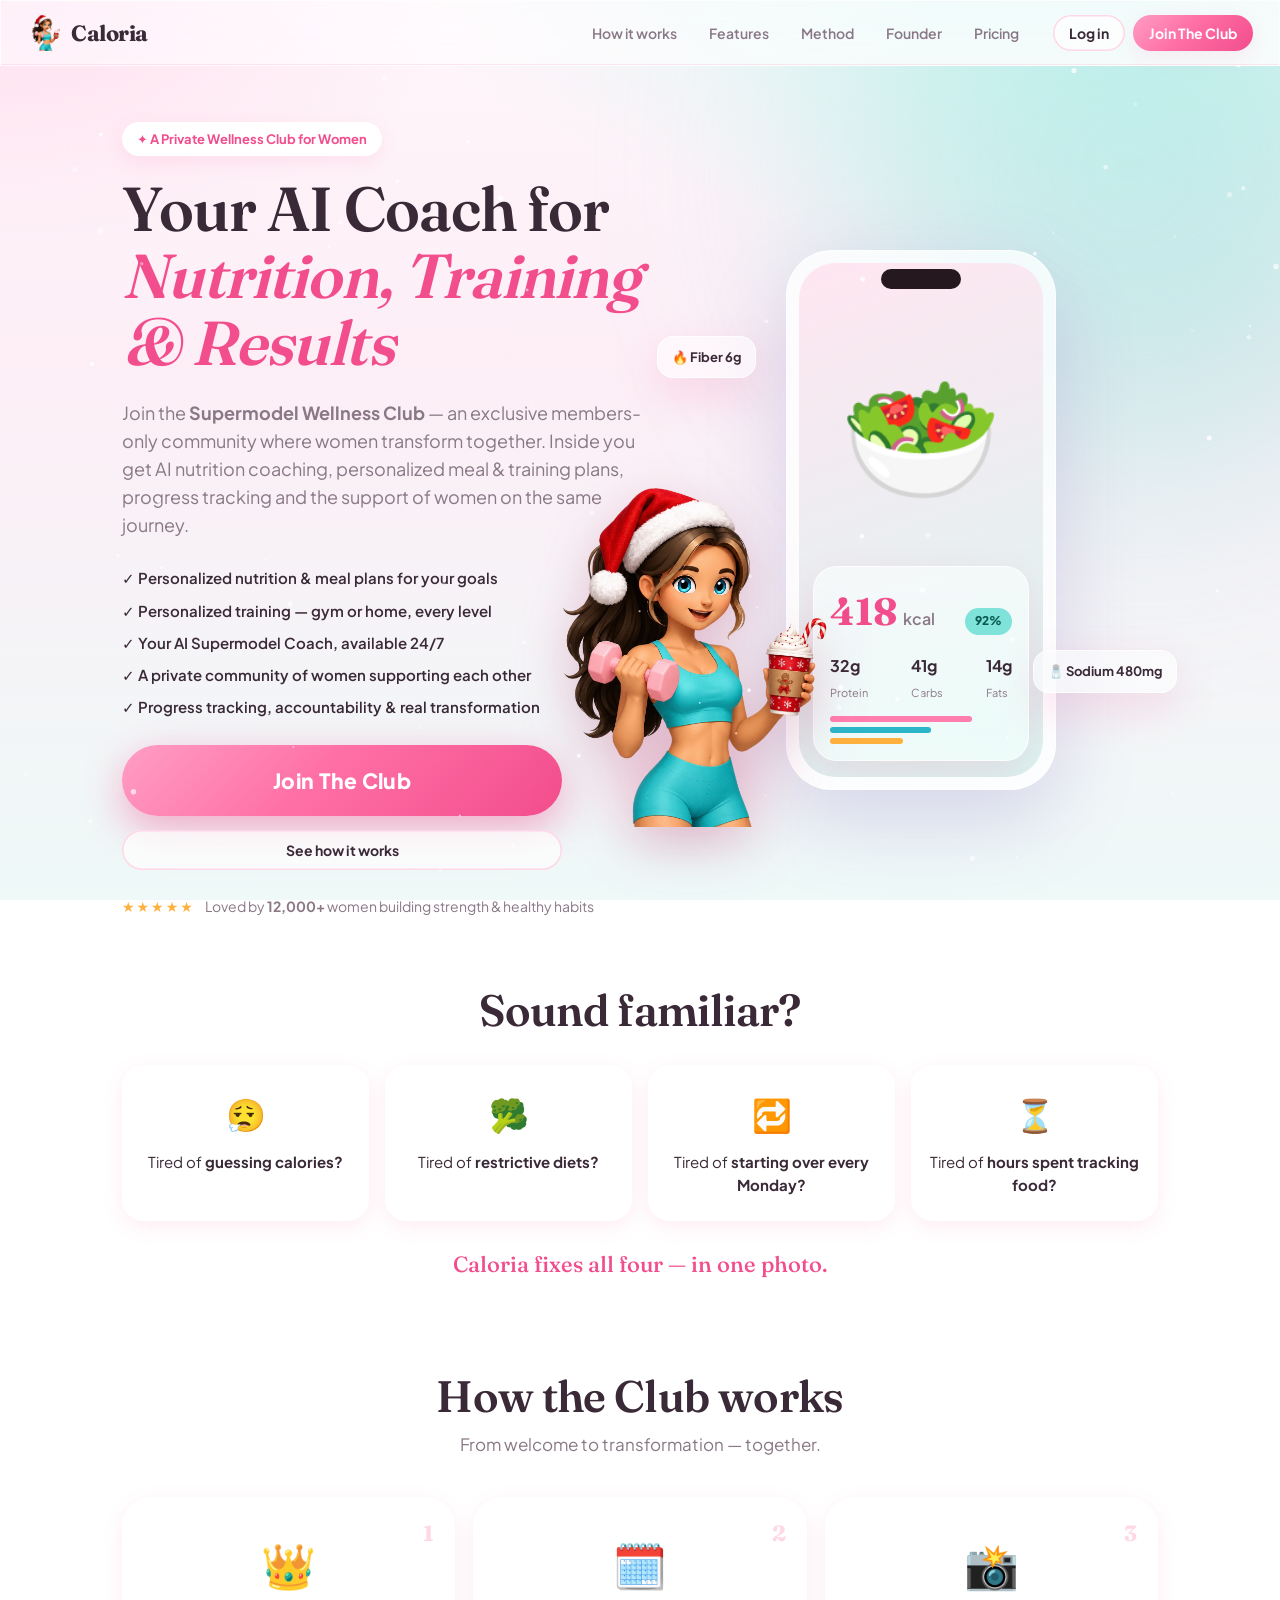
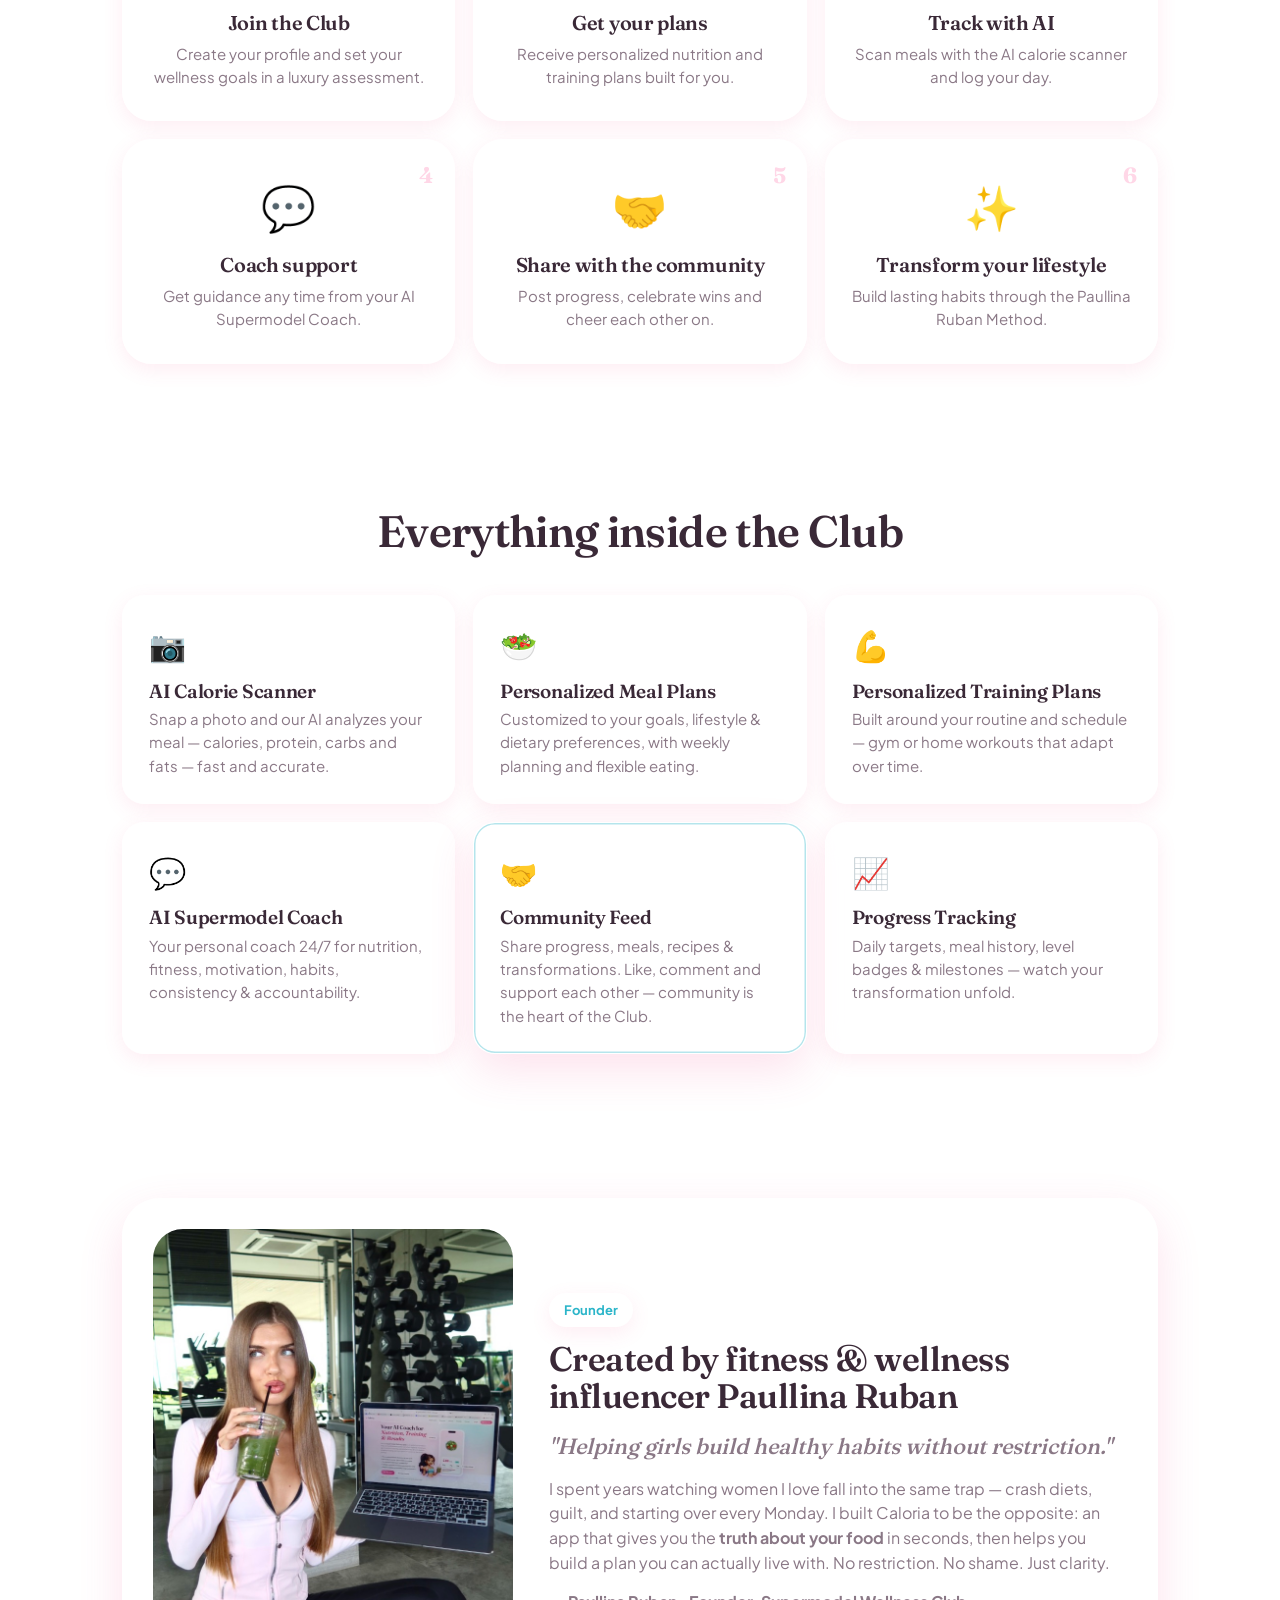
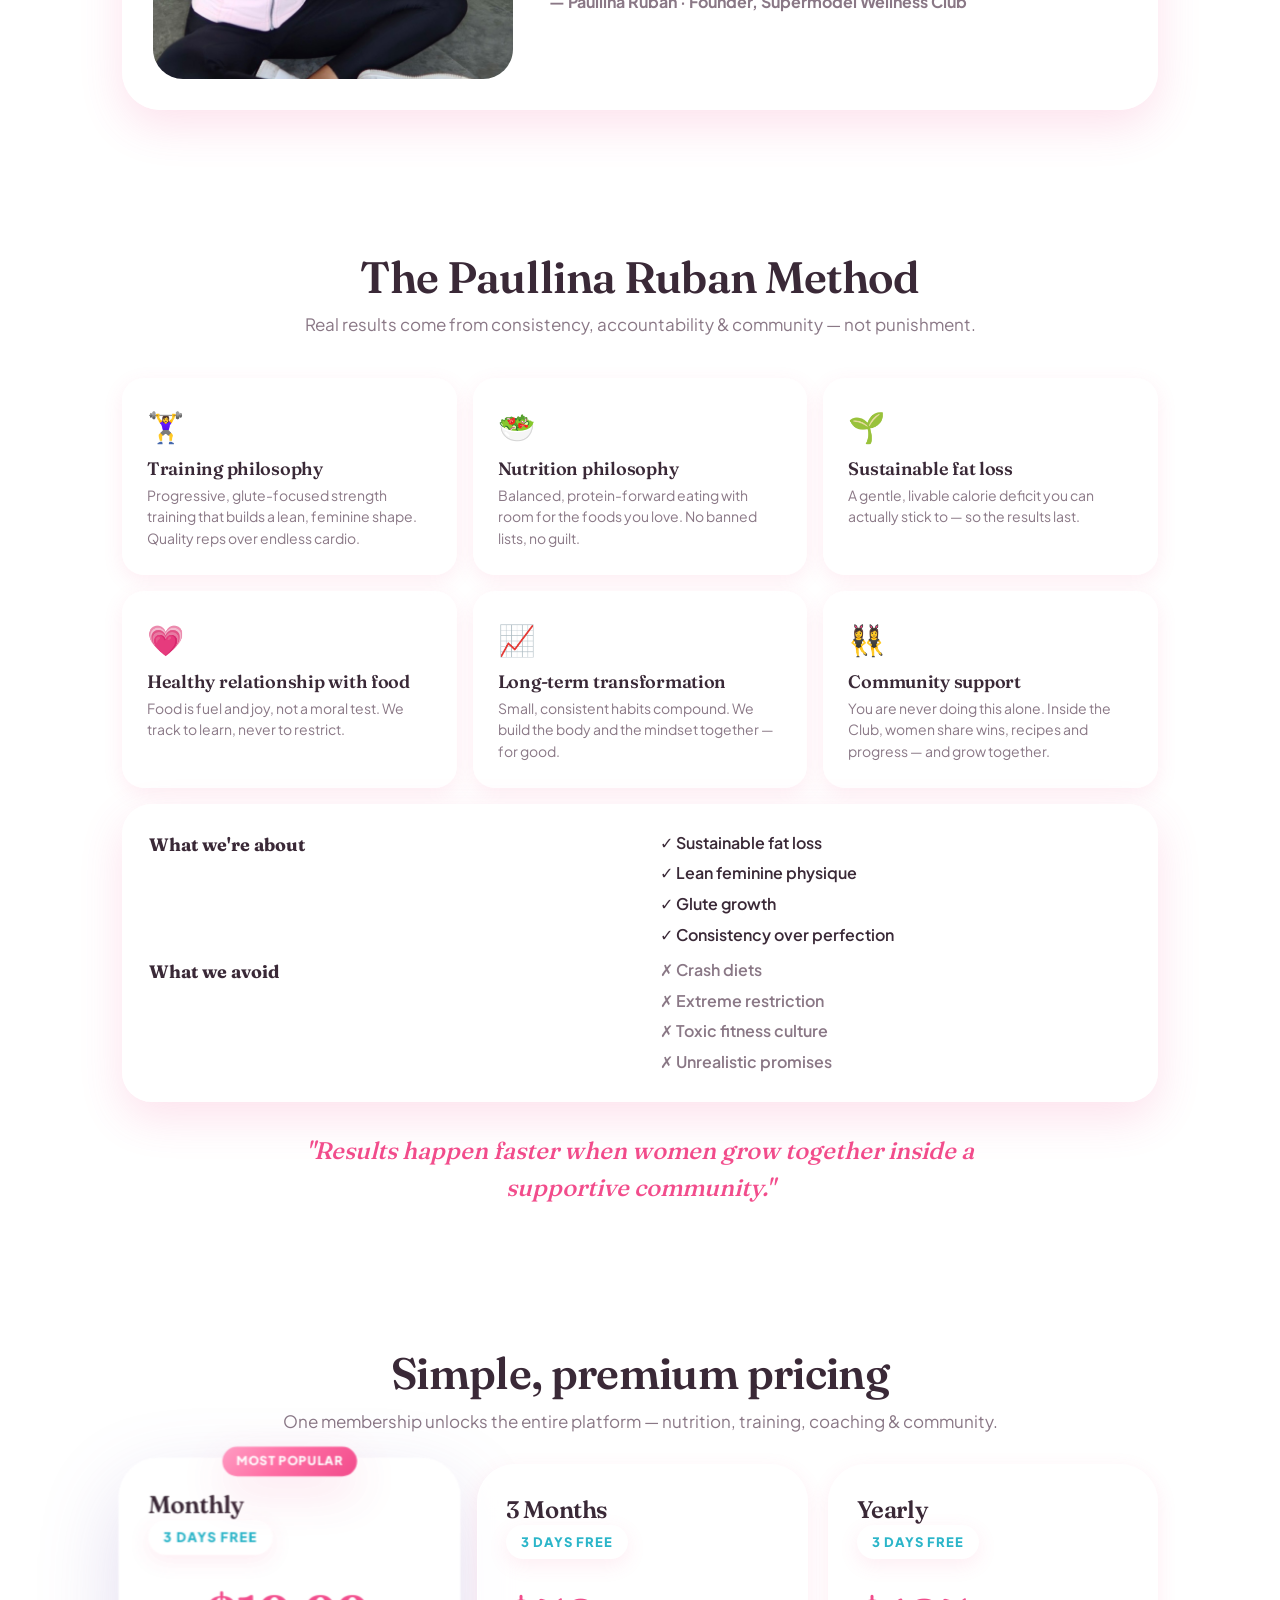
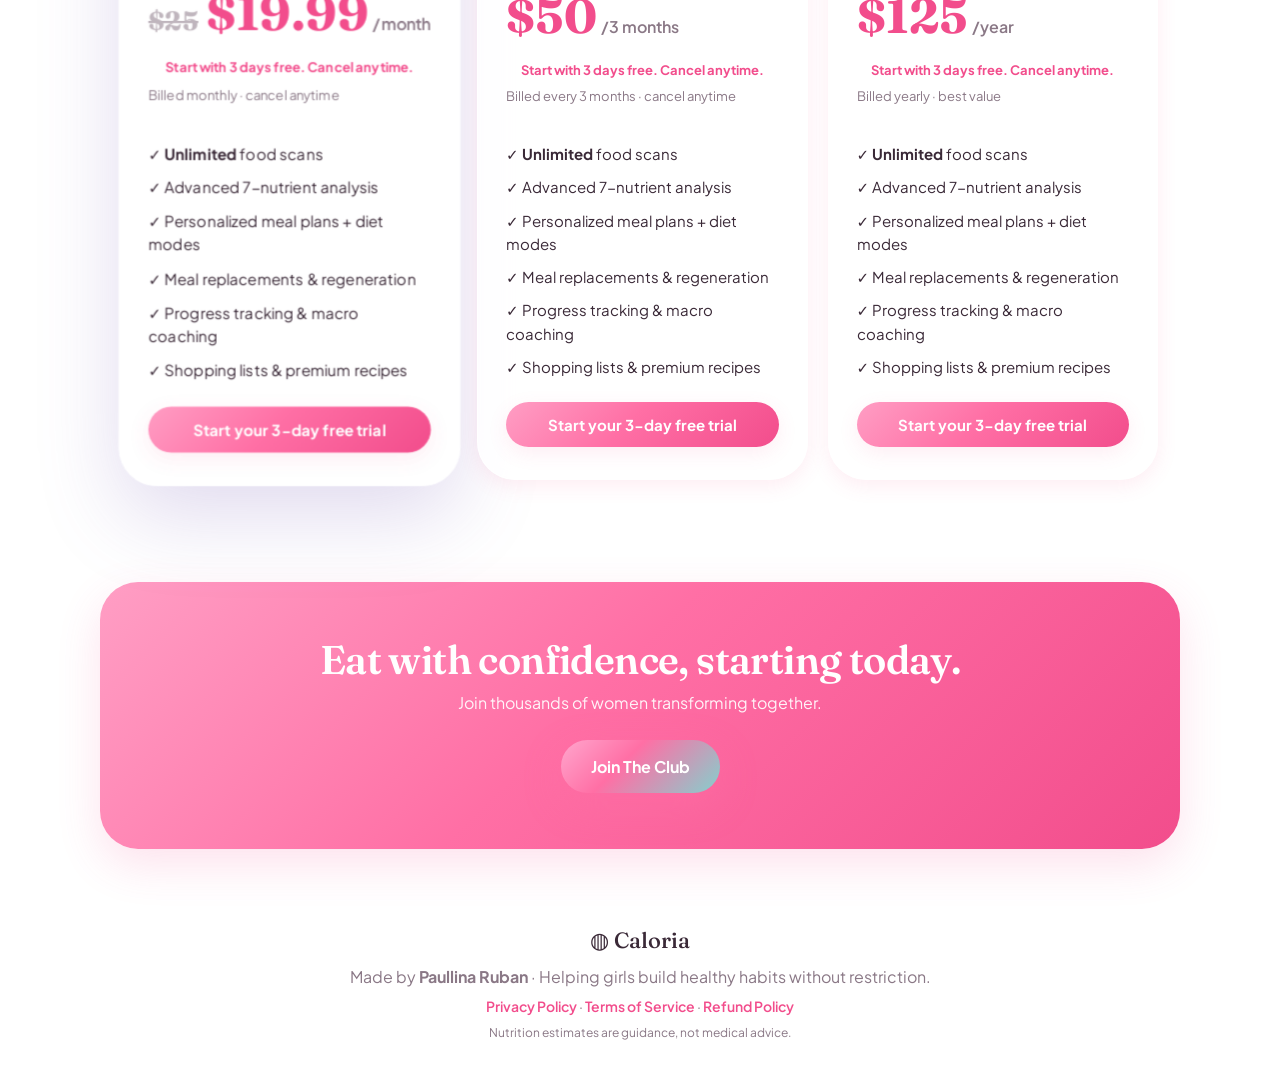
==== commit 4c1596e4: "Add files via upload" ====
--- a/index.html
+++ b/index.html
@@ -34,7 +34,7 @@
   <meta name="mobile-web-app-capable" content="yes" />
 
   <link rel="stylesheet" href="css/fonts.css" />
-  <link rel="stylesheet" href="css/styles.css?v=53" />
+  <link rel="stylesheet" href="css/styles.css?v=54" />
   <link rel="stylesheet" href="css/winter.css?v=2" />
   <!-- Native (Capacitor) refinements — inert on the web -->
   <link rel="stylesheet" href="css/native.css?v=1" />
@@ -86,9 +86,9 @@
             <li>✓ A private community of women supporting each other</li>
             <li>✓ Progress tracking, accountability &amp; real transformation</li>
           </ul>
-          <div class="hero-actions">
-            <button class="btn btn-primary btn-lg" data-auth="signup">Join The Club</button>
-            <button class="btn btn-ghost btn-lg" data-scroll="how">See how it works</button>
+          <div class="hero-actions hero-actions-stacked">
+            <button class="btn btn-primary btn-hero" data-auth="signup">Join The Club</button>
+            <button class="btn btn-ghost btn-hero-secondary" data-scroll="how">See how it works</button>
           </div>
           <div class="hero-trust">
             <div class="stars">★★★★★</div>
--- a/css/styles.css
+++ b/css/styles.css
@@ -108,6 +108,12 @@
 .hero-highlights { list-style: none; margin: 22px 0 26px; display: flex; flex-direction: column; gap: 9px; }
 .hero-highlights li { font-size: 15px; font-weight: 600; color: var(--ink); }
 .hero-actions { display: flex; gap: 12px; flex-wrap: wrap; }
+/* Hero: primary CTA is the dominant focus; secondary sits directly beneath it. */
+.hero-actions-stacked { flex-direction: column; align-items: flex-start; gap: 14px; }
+.btn-hero { width: 100%; max-width: 440px; padding: 22px 54px; font-size: 21px; font-weight: 800;
+  letter-spacing: .015em; border-radius: 100px; box-shadow: 0 14px 40px rgba(242,77,140,.45); }
+.btn-hero:hover { transform: translateY(-2px); box-shadow: 0 20px 54px rgba(242,77,140,.55); }
+.btn-hero-secondary { width: 100%; max-width: 440px; padding: 11px 22px; font-size: 14px; font-weight: 700; }
 .hero-trust { display: flex; align-items: center; gap: 10px; margin-top: 26px; font-size: 14px; color: var(--ink-soft); }
 .stars { color: #ffb13d; letter-spacing: 2px; }
 
@@ -741,6 +747,7 @@
   .hero-inner { grid-template-columns: 1fr; text-align: center; }
   .hero-copy { order: 2; } .hero-art { order: 1; }
   .lede, .hero-actions, .hero-trust { margin-left: auto; margin-right: auto; justify-content: center; }
+  .hero-actions-stacked { align-items: center; }
   .nav-links { display: none; }
   .pain-grid { grid-template-columns: 1fr 1fr; }
   .steps, .feature-grid { grid-template-columns: 1fr; }
